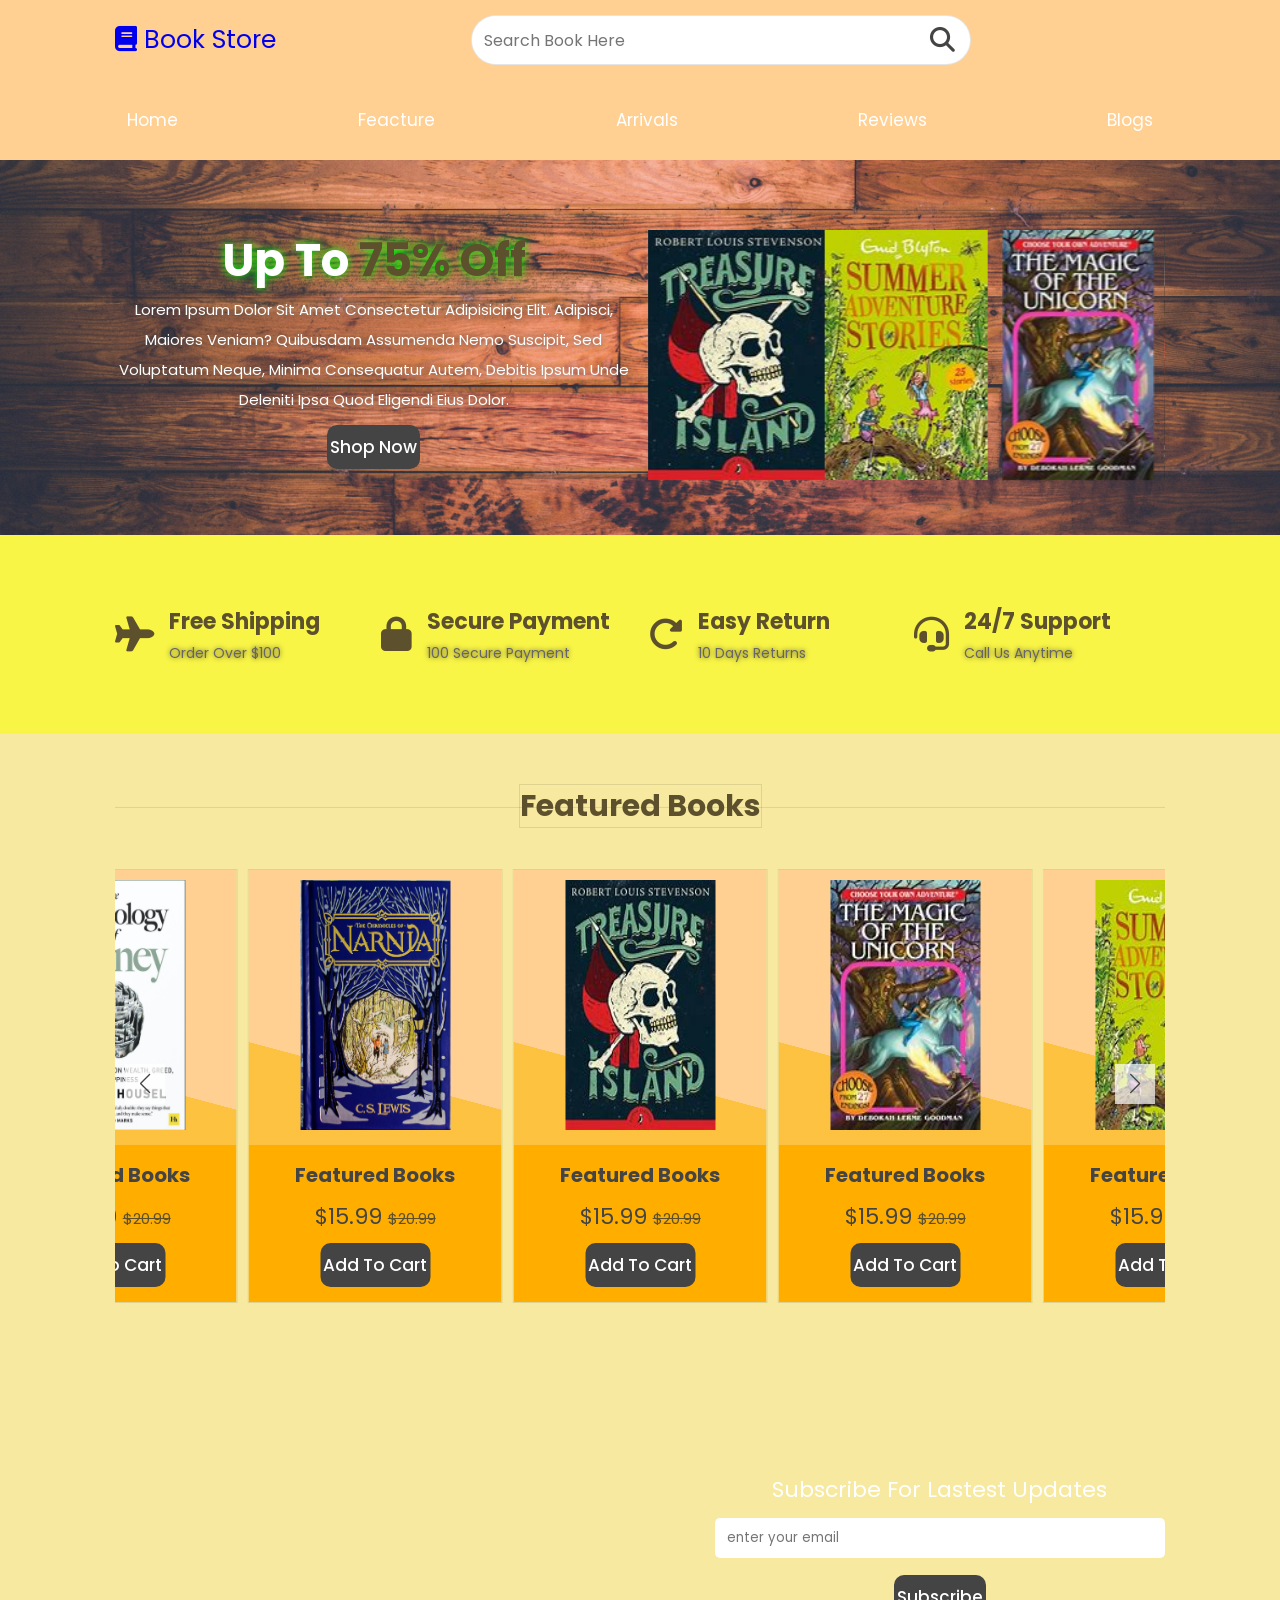
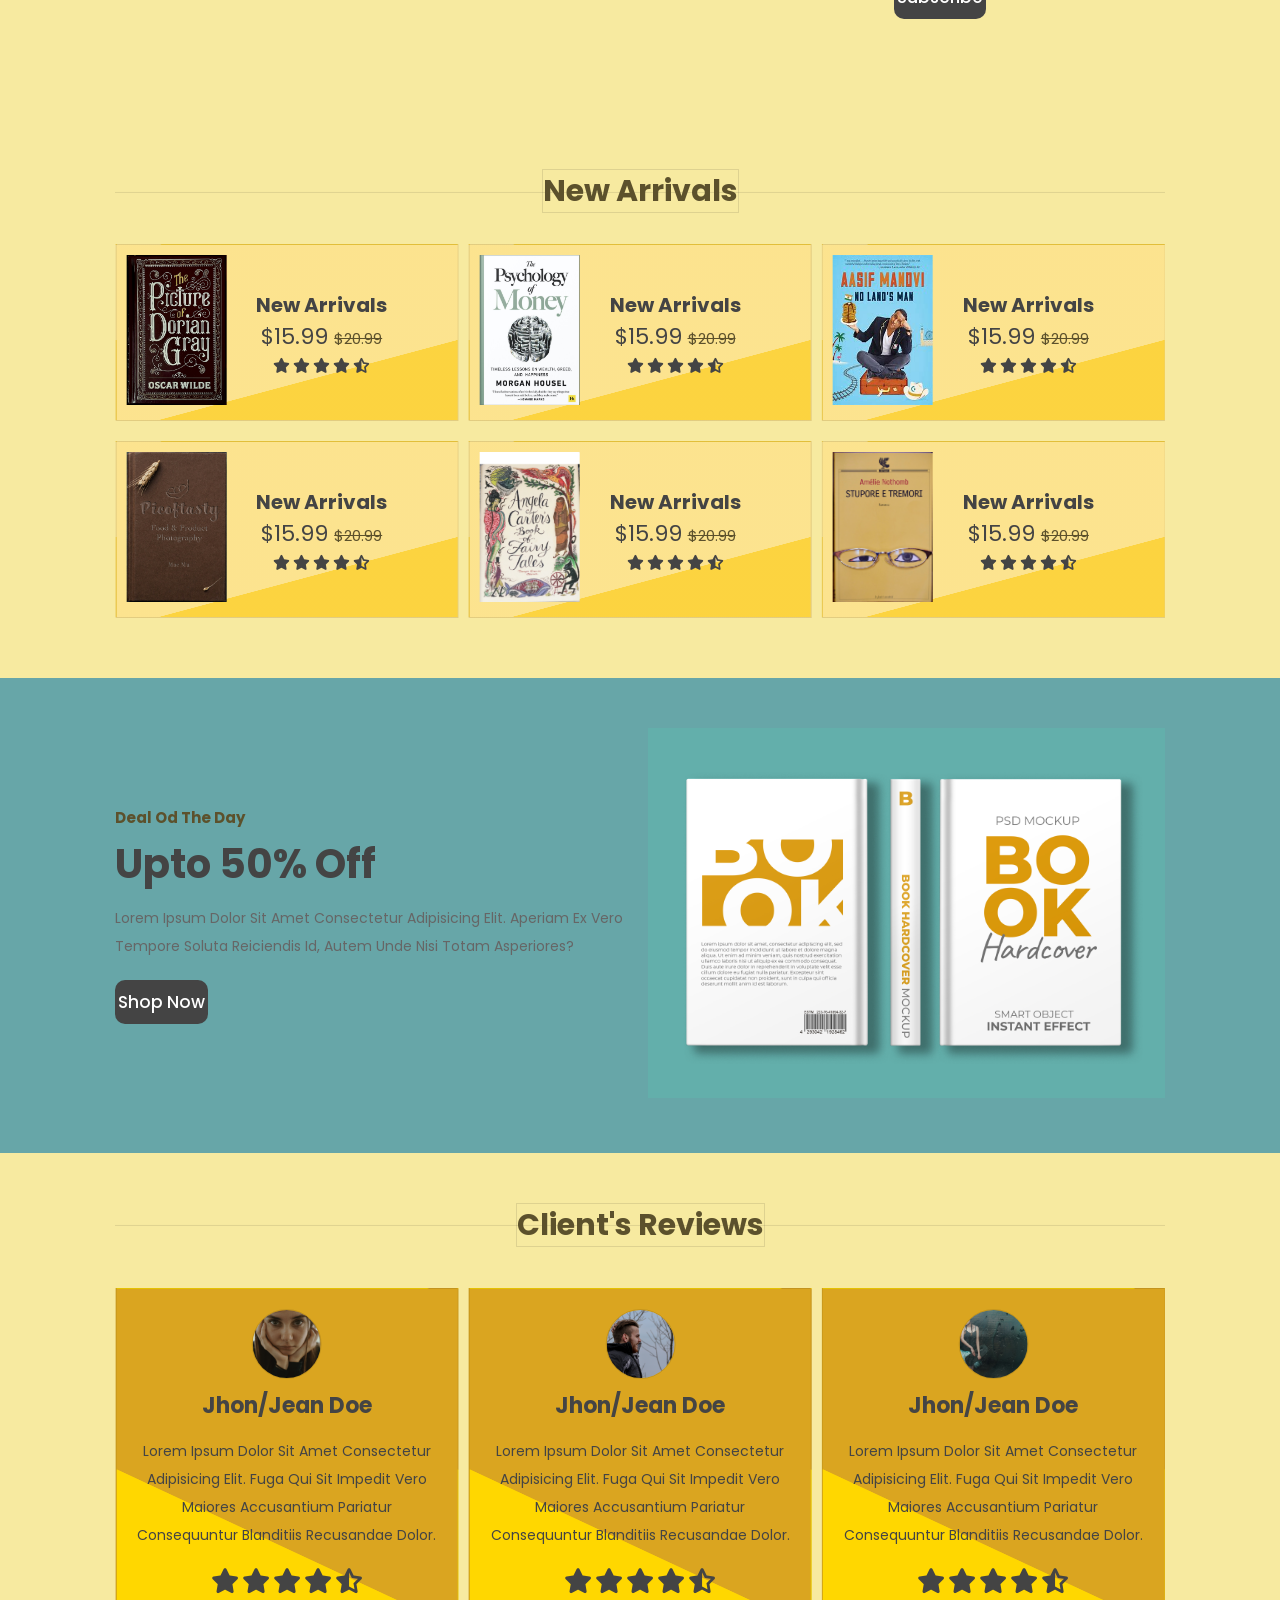
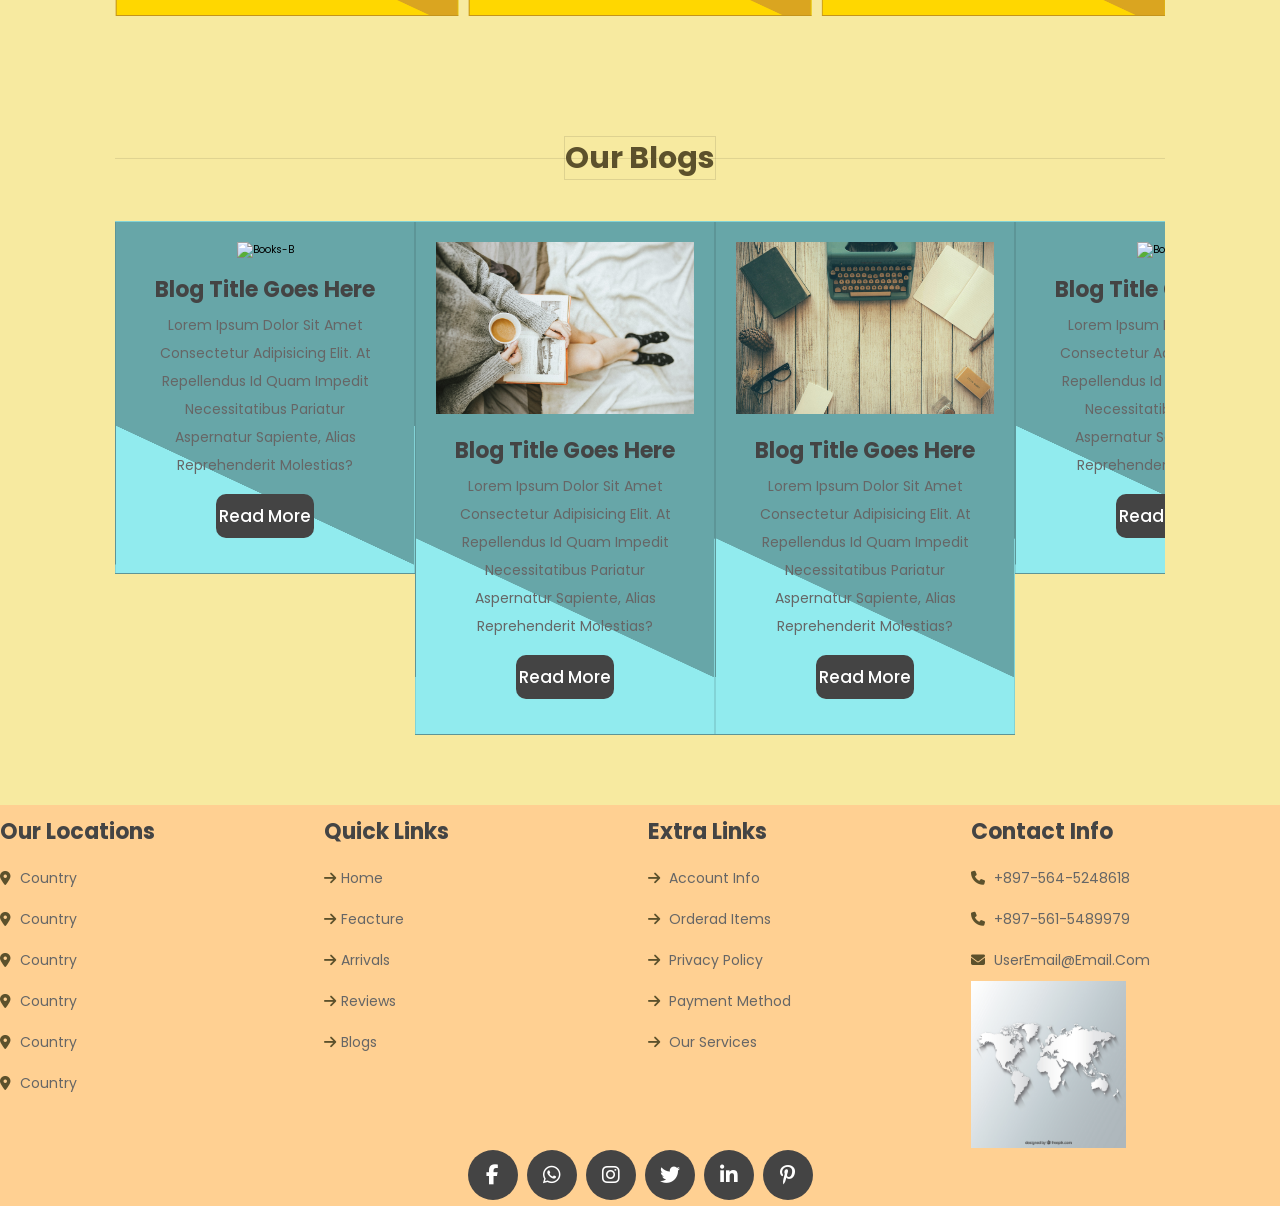
==== index.html @ 4f9bf586 "chabge folder 3 up" ====
<!DOCTYPE html>
<html lang="en">

<head>
    <meta charset="UTF-8">
    <meta name="viewport" content="width=device-width, initial-scale=1.0">
    <meta name="description" content="Página creada con HTML, CSS, JS para venta de libros.
    Esta web es 100% responsiva, el login, register y detail fueron maquetados en HTML, tienen estilo en CSS y su comportamiento lógico al tocar lo botones están echos en JS(vainilla).
    Para las animaciones de slider, se utilizo en framework Swapper ">
    <meta name="autor" content="FSTAILSOLUTIONS">
    <meta name="title" content="Book Comerce">
    <meta name="keywords" content="books-store book e-comerce">
    <link rel="stylesheet" href="https://cdnjs.cloudflare.com/ajax/libs/font-awesome/6.5.1/css/all.min.css"
        integrity="sha512-DTOQO9RWCH3ppGqcWaEA1BIZOC6xxalwEsw9c2QQeAIftl+Vegovlnee1c9QX4TctnWMn13TZye+giMm8e2LwA=="
        crossorigin="anonymous" referrerpolicy="no-referrer" />
    <link rel="stylesheet" href="https://cdn.jsdelivr.net/npm/swiper@11/swiper-bundle.min.css" />
    <link rel="stylesheet" href="./style/style.css">
    <link rel="shortcut icon" href="./assets/book-solid.svg" type="image/x-icon">
    <title>Book-Store</title>
</head>

<body>

    <!-- Header -->
    <header class="header">
        <nav class="header-1 navbar">
            <div class="logo">
                <a href="#" class="navlogo"><i class="fas fa-book"></i> Book Store</a>

            </div>
            <form action="search" class="search-form">
                <input type="search" name="" placeholder="Search Book Here" id="swiper-slide box-search">
                <label for="swiper-slide box-search" class="fas fa-search"></label>
            </form>
            <div class="navicon">
                <div id="search-btn" class="fas fa-search"></div>
                <!-- <a href="#" class="fas fa-heart"></a>
                <a href="#" class="fas fa-shopping-cart"></a>
                <div class="fa-solid fa-user login"></div> -->
            </div>
        </nav>

        <div class="header-2">
            <nav class="nav-2">
                <a href="#home">Home</a>
                <a href="#featured">Feacture</a>
                <a href="#arrivals">Arrivals</a>
                <a href="#reviews">Reviews</a>
                <a href="#blogs">Blogs</a>
            </nav>
        </div>
    </header>

    <!-- Bottom NavBar -->
    <nav class="button-nav">
        <a href="#home" class="fas fa-home"></a>
        <a href="#eacture" class="fas fa-list"></a>
        <a href="#arrivals" class="fas fa-tags"></a>
        <a href="#reviews" class="fas fa-comments"></a>
        <a href="#blogs" class="fas fa-blog"></a>
    </nav>

    <!-- Login Form -->
    <!-- <div class="login-form-container">
        <div id="close-login" class="fas fa-times"></div>
        <form action="">
            <h3>Sign In</h3>
            <span>username</span>
            <input type="email" class="box" name="username" id="user" placeholder="Enter your email">
            <span>password</span>
            <input type="password" class="box" name="password" id="password"
                placeholder="Enter your password">
            <div class="checkbox">
                <input type="checkbox" name="box" id="remember-me">
                <label for="remember-me">remember session</label>
            </div>
            <input type="submit" value="sing in" class="btn">
            <p>forget password ? <a href="#">click here</a></p>
            <p>don't have a account ? <a href="#" class="reg">create one</a></p>
        </form>
    </div> -->
    <!-- Register Form -->
    <!-- <div class="reg-form-container">
        <div id="close-reg" class="fas fa-times"></div>
        <form action="">
            <h3>Sing Up</h3>
            <span>email</span>
            <input type="email" class=" box" name="username" id="user" placeholder="Enter your email">
            <span>name</span>
            <input type="name" class=" box" name="name" id="name" placeholder="Enter your first name">
            <span>last name</span>
            <input type="text" class=" box" name="last-name" id="last" placeholder="Enter your last name">
            <span>country</span>
            <select name="country" id="country" class="box">
                <option value="country-1"> name country</option>
                <option value="country-1"> name country</option>
                <option value="country-1"> name country</option>
                <option value="country-1"> name country</option>
            </select>

            <span>password</span>
            <input type="password" class="swiper-slide box" name="password" id="password"
                placeholder="Enter your password">
            <input type="submit" value="sing up" class="btn">

        </form>
    </div> -->
        <!-- Detail -->
    <div class="det-container">
        <div id="close-det" class="fas fa-times"></div>
        <div class="box">
            <div class="images">
                <img src="./assets/books/Adv1.jpg" alt="books-f" class="imgf">
            </div>
            <div class="content">
                <h3>Detail book</h3>
                <p>author: <samp>name autor</samp></p>
                <p>year: <samp>year edition</samp></p>
                <h3>Preface</h3>
                <p>Lorem ipsum dolor sit amet consectetur, adipisicing elit. 
                    Laudantium modi nesciunt culpa illum perspiciatis, ex ad sequi ratione totam itaque.</p>
                <div class="price">$15.99 <span>$20.99</span></div>
                <a href="#" onclick="closeDet()" class="btn"> add to cart</a>
            </div>
        </div>
    </div>

    <!-- Main -->
    <main>
        <section id="home" class="home">
            <div class="row">
                <div class="content">
                    <h3>up to <span>75% off</span></h3>
                    <p>Lorem ipsum dolor sit amet consectetur adipisicing elit.
                        Adipisci, maiores veniam? Quibusdam assumenda nemo suscipit,
                        sed voluptatum neque, minima consequatur autem,
                        debitis ipsum unde deleniti ipsa quod eligendi eius dolor.</p>
                    <a href="#" class="btn"> shop now</a>
                </div>
                <div class="swiper bookSlide">
                    <div class="swiper-wrapper">
                        <a href="#"  onclick="det()"class="swiper-slide"><img src="./assets/books/Adv3.jpg" alt="booksS"
                                class="img" ></a>
                        <a href="#" onclick="det()" class="swiper-slide"><img src="./assets/books/Adv2.jpg" alt="booksS"
                                class="img"></a>
                        <a href="#" onclick="det()" class="swiper-slide"><img src="./assets/books/Adv4.jpg" alt="booksS"
                                class="img"></a>
                        <a href="#" onclick="det()" class="swiper-slide"><img src="./assets/books/Adv5.jpg" alt="booksS"
                                class="img"></a>
                        <a href="#" onclick="det()" class="swiper-slide"><img src="./assets/books/Adv4.jpg" alt="booksS"
                                class="img"></a>
                        <a href="#"  onclick="det()"class="swiper-slide"><img src="./assets/books/Adv1.jpg" alt="booksS"
                                class="img" ></a>
                    </div>

                </div>

            </div>
        </section>

        <!-- Icons -->
        <section class="icons-container">
            <div class="icons">
                <i class="fas fa-plane"></i>
                <div class="content">
                    <h3>free shipping</h3>
                    <p>order over $100</p>
                </div>

            </div>
            <div class="icons">
                <i class="fas fa-lock"></i>
                <div class="content">
                    <h3>secure payment</h3>
                    <p>100 secure payment</p>
                </div>

            </div>
            <div class="icons">
                <i class="fas fa-redo-alt"></i>
                <div class="content">
                    <h3>easy return</h3>
                    <p>10 days returns</p>
                </div>
            </div>
            <div class="icons">
                <i class="fas fa-headset"></i>
                <div class="content">
                    <h3>24/7 support </h3>
                    <p>call us anytime</p>
                </div>
            </div>
        </section>

        <!-- Featured section -->
        <section class="featured" id="featured">
            <h1 class="heading"><span>featured books</span></h1>
            <div class=" swiper featured-slide">
                <div class="swiper-wrapper">

                    <div class="swiper-slide box">
                        <div class="icons">
                            <a href="#" onclick="det()" class="fas fa-search"></a>
                            <a href="#" class="fas fa-heart"></a>
                            <a href="#" class="fas fa-eye"></a>

                        </div>
                        <div class="images">
                            <img src="./assets/books/Adv1.jpg" alt="books-f" class="imgf">
                        </div>
                        <div class="content">
                            <h3>featured books</h3>
                            <div class="price">$15.99 <span>$20.99</span></div>
                            <a href="#" class="btn cart"> add to cart</a>
                        </div>
                    </div>
                    <div class="swiper-slide box">
                        <div class="icons">
                            <a onclick="det()" class="fas fa-search"></a>
                            <a href="#" class="fas fa-heart"></a>
                            <a href="#" class="fas fa-eye"></a>

                        </div>
                        <div class="images">
                            <img src="./assets/books/Adv2.jpg" alt="books-f" class="imgf">
                        </div>
                        <div class="content">
                            <h3>featured books</h3>
                            <div class="price">$15.99 <span>$20.99</span></div>
                            <a href="#" class="btn cart"> add to cart</a>
                        </div>
                    </div>
                    <div class="swiper-slide box">
                        <div class="icons">
                            <a href="#" onclick="det()" class="fas fa-search"></a>
                            <a href="#" class="fas fa-heart"></a>
                            <a href="#" class="fas fa-eye"></a>

                        </div>
                        <div class="images">
                            <img src="./assets/books/Adv3.jpg" alt="books-f" class="imgf">
                        </div>
                        <div class="content">
                            <h3>featured books</h3>
                            <div class="price">$15.99 <span>$20.99</span></div>
                            <a href="#" class="btn cart"> add to cart</a>
                        </div>
                    </div>
                    <div class="swiper-slide box">
                        <div class="icons">
                            <a href="#" onclick="det()" class="fas fa-search"></a>
                            <a href="#" class="fas fa-heart"></a>
                            <a href="#" class="fas fa-eye"></a>

                        </div>
                        <div class="images">
                            <img src="./assets/books/Adv4.jpg" alt="books-f" class="imgf">
                        </div>
                        <div class="content">
                            <h3>featured books</h3>
                            <div class="price">$15.99 <span>$20.99</span></div>
                            <a href="#" class="btn cart"> add to cart</a>
                        </div>
                    </div>
                    <div class="swiper-slide box">
                        <div class="icons">
                            <a href="#" onclick="det()" class="fas  fa-search"></a>
                            <a href="#" class="fas fa-heart"></a>
                            <a href="#" class="fas fa-eye"></a>

                        </div>
                        <div class="images">
                            <img src="./assets/books/Adv5.jpg" alt="books-f" class="imgf">
                        </div>
                        <div class="content">
                            <h3>featured books</h3>
                            <div class="price">$15.99 <span>$20.99</span></div>
                            <a href="#" class="btn cart"> add to cart</a>
                        </div>
                    </div>

                    <!-- <div class="swiper-slide box">
                        <div class="icons">
                            <a href="#" onclick="det()" class="fas fa-search"></a>
                            <a href="#" class="fas fa-heart"></a>
                            <a href="#" class="fas fa-eye"></a>

                        </div>
                        <div class="images">
                            <img src="./assets/books/Adv7.jpg" alt="books-f" class="imgf">
                        </div>
                        <div class="content">
                            <h3>featured books</h3>
                            <div class="price">$15.99 <span>$20.99</span></div>
                            <a href="#" class="btn cart"> add to cart</a>
                        </div>
                    </div>
                    <div class="swiper-slide box">
                        <div class="icons">
                            <a href="#" onclick="det()" class="fas fa-search"></a>
                            <a href="#" class="fas fa-heart"></a>
                            <a href="#" class="fas fa-eye"></a>

                        </div>
                        <div class="images">
                            <img src="./assets/books/Adv8.jpg" alt="books-f" class="imgf">
                        </div>
                        <div class="content">
                            <h3>featured books</h3>
                            <div class="price">$15.99 <span>$20.99</span></div>
                            <a href="#" class="btn cart"> add to cart</a>
                        </div>
                    </div> -->
                    <div class="swiper-slide box">
                        <div class="icons">
                            <a href="#" onclick="det()" class="fas fa-search"></a>
                            <a href="#" class="fas fa-heart"></a>
                            <a href="#" class="fas fa-eye"></a>

                        </div>
                        <div class="images">
                            <img src="./assets/books/book1-p.jpg" alt="books-f" class="imgf">
                        </div>
                        <div class="content">
                            <h3>featured books</h3>
                            <div class="price">$15.99 <span>$20.99</span></div>
                            <a href="#" class="btn cart"> add to cart</a>
                        </div>
                    </div>
                    <div class="swiper-slide box">
                        <div class="icons">
                            <a href="#" onclick="det()" class="fas fa-search"></a>
                            <a href="#" class="fas fa-heart"></a>
                            <a href="#" class="fas fa-eye"></a>

                        </div>
                        <div class="images">
                            <img src="./assets/books/book3-p.jpg" alt="books-f" class="imgf">
                        </div>
                        <div class="content">
                            <h3>featured books</h3>
                            <div class="price">$15.99 <span>$20.99</span></div>
                            <a href="#" class="btn"> add to cart</a>
                        </div>
                    </div>
                </div>
                <div class="swiper-button-next"></div>
                <div class="swiper-button-prev"></div>
            </div>
        </section>

        <!-- Newletter -->
        <section class="newsletter">
            <form action="">
                <h3>subscribe for lastest updates</h3>
                <input type="email" name="email" placeholder="enter your email" id="email" class="box">
                <input type="submit" value="subscribe" class="btn">
            </form>
        </section>

        <!-- Arrivals -->
        <section class="arrivals" id="arrivals">
            <h1 class="heading"><span>new arrivals</span></h1>
            <div class=" swiper arrivals-slide">
                <div class="swiper-wrapper">

                    <div class="swiper-slide box">

                        <div class="images" onclick="det()">
                            <img src="./assets/books/book1-p.jpg" alt="books-f" class="imgf ">
                        </div>
                        <div class="content">
                            <h3>new arrivals</h3>
                            <div class="price">$15.99 <span>$20.99</span></div>
                            <div class="stars">
                                <i class="fas fa-star"></i>
                                <i class="fas fa-star"></i>
                                <i class="fas fa-star"></i>
                                <i class="fas fa-star"></i>
                                <i class="fas fa-star-half-alt"></i>

                            </div>
                        </div>
                    </div>
                    <div class="swiper-slide box">

                        <div class="images" onclick="det()">
                            <img src="./assets/books/c1.jpg" alt="books-f" class="imgf det">
                        </div>
                        <div class="content">
                            <h3>new arrivals</h3>
                            <div class="price">$15.99 <span>$20.99</span></div>
                            <div class="stars">
                                <i class="fas fa-star"></i>
                                <i class="fas fa-star"></i>
                                <i class="fas fa-star"></i>
                                <i class="fas fa-star"></i>
                                <i class="fas fa-star-half-alt"></i>

                            </div>
                        </div>
                    </div>
                    <div class="swiper-slide box">

                        <div class="images" onclick="det()">
                            <img src="./assets/books/book3-p.jpg" alt="books-f" class="imgf det">
                        </div>
                        <div class="content">
                            <h3>new arrivals</h3>
                            <div class="price">$15.99 <span>$20.99</span></div>
                            <div class="stars">
                                <i class="fas fa-star"></i>
                                <i class="fas fa-star"></i>
                                <i class="fas fa-star"></i>
                                <i class="fas fa-star"></i>
                                <i class="fas fa-star-half-alt"></i>

                            </div>
                        </div>
                    </div>
                    <div class="swiper-slide box">

                        <div class="images" onclick="det()">
                            <img src="./assets/books/book4-p.jpg" alt="books-f" class="imgf det">
                        </div>
                        <div class="content">
                            <h3>new arrivals</h3>
                            <div class="price">$15.99 <span>$20.99</span></div>
                            <div class="stars">
                                <i class="fas fa-star"></i>
                                <i class="fas fa-star"></i>
                                <i class="fas fa-star"></i>
                                <i class="fas fa-star"></i>
                                <i class="fas fa-star-half-alt"></i>

                            </div>
                        </div>
                    </div>
                    <div class="swiper-slide box" onclick="det()">

                        <div class="images">
                            <img src="./assets/books/book5-p.jpg" alt="books-f" class="imgf det">
                        </div>
                        <div class="content">
                            <h3>new arrivals</h3>
                            <div class="price">$15.99 <span>$20.99</span></div>
                            <div class="stars">
                                <i class="fas fa-star"></i>
                                <i class="fas fa-star"></i>
                                <i class="fas fa-star"></i>
                                <i class="fas fa-star"></i>
                                <i class="fas fa-star-half-alt"></i>

                            </div>
                        </div>
                    </div>
                </div>
            </div>

            <div class=" swiper arrivals-slide">
                <div class="swiper-wrapper">
                    <div class="swiper-slide box">

                        <div class="images" onclick="det()">
                            <img src="./assets/books/book6-p.jpg" alt="books-f" class="imgf det">
                        </div>
                        <div class="content">
                            <h3>new arrivals</h3>
                            <div class="price">$15.99 <span>$20.99</span></div>
                            <div class="stars">
                                <i class="fas fa-star"></i>
                                <i class="fas fa-star"></i>
                                <i class="fas fa-star"></i>
                                <i class="fas fa-star"></i>
                                <i class="fas fa-star-half-alt"></i>

                            </div>
                        </div>
                    </div>
                    <div class="swiper-slide box">

                        <div class="images" onclick="det()">
                            <img src="./assets/books/book7-p.jpg" alt="books-f" class="imgf det">
                        </div>
                        <div class="content">
                            <h3>new arrivals</h3>
                            <div class="price">$15.99 <span>$20.99</span></div>
                            <div class="stars">
                                <i class="fas fa-star"></i>
                                <i class="fas fa-star"></i>
                                <i class="fas fa-star"></i>
                                <i class="fas fa-star"></i>
                                <i class="fas fa-star-half-alt"></i>

                            </div>
                        </div>
                    </div>
                    <div class="swiper-slide box">

                        <div class="images" onclick="det()">
                            <img src="./assets/books/c2.jpg" alt="books-f" class="imgf det">
                        </div>
                        <div class="content">
                            <h3>new arrivals</h3>
                            <div class="price">$15.99 <span>$20.99</span></div>
                            <div class="stars">
                                <i class="fas fa-star"></i>
                                <i class="fas fa-star"></i>
                                <i class="fas fa-star"></i>
                                <i class="fas fa-star"></i>
                                <i class="fas fa-star-half-alt"></i>

                            </div>
                        </div>
                    </div>
                    <div class="swiper-slide box">

                        <div class="images" onclick="det()">
                            <img src="./assets/books/c3.jpg" alt="books-f" class="imgf det">
                        </div>
                        <div class="content">
                            <h3> new arrivals</h3>
                            <div class="price">$15.99 <span>$20.99</span></div>
                            <div class="stars">
                                <i class="fas fa-star"></i>
                                <i class="fas fa-star"></i>
                                <i class="fas fa-star"></i>
                                <i class="fas fa-star"></i>
                                <i class="fas fa-star-half-alt"></i>

                            </div>
                        </div>
                    </div>
                    <div class="swiper-slide box">

                        <div class="images" onclick="det()">
                            <img src="./assets/books/book10-p.jpg" alt="books-f" class="imgf det">
                        </div>
                        <div class="content">
                            <h3>new arrivals</h3>
                            <div class="price">$15.99 <span>$20.99</span></div>
                            <div class="stars">
                                <i class="fas fa-star"></i>
                                <i class="fas fa-star"></i>
                                <i class="fas fa-star"></i>
                                <i class="fas fa-star"></i>
                                <i class="fas fa-star-half-alt"></i>
                            </div>
                        </div>
                    </div>
                </div>
            </div>

            </div>
        </section>

        <!-- Deals -->
        <section class="deal">
            <div class="content">
                <h3>deal od the day</h3>
                <h1>upto 50% off</h1>
                <p>Lorem ipsum dolor sit amet consectetur adipisicing elit.
                    Aperiam ex vero tempore soluta reiciendis id, autem unde nisi totam asperiores?</p>
                <a href="#" class="btn">shop now</a>
            </div>
            <div class="image">
                <img src="./assets/books/deal-book.jpg" alt="">
            </div>
        </section>

        <!-- Review -->
        <section class="reviews" id="reviews">
            <h1 class="heading"><span>client's reviews</span></h1>

            <div class="swiper reviews-slide">


                <div class="swiper-wrapper">
                    <div href="#" class="swiper-slide box">

                        <img src="./assets/user-pic/pic-1.jpg" alt="users" class="imgR">

                        <h3>jhon/jean doe</h3>
                        <p>Lorem ipsum dolor sit amet consectetur adipisicing elit.
                            Fuga qui sit impedit vero maiores accusantium pariatur consequuntur blanditiis
                            recusandae dolor.</p>
                        <div class="stars">
                            <i class="fas fa-star"></i>
                            <i class="fas fa-star"></i>
                            <i class="fas fa-star"></i>
                            <i class="fas fa-star"></i>
                            <i class="fas fa-star-half-alt"></i>

                        </div>

                    </div>
                    <div href="#" class="swiper-slide box">

                        <img src="./assets/user-pic/pic-7.jpg" alt="users" class="imgR">

                        <h3>jhon/jean doe</h3>
                        <p>Lorem ipsum dolor sit amet consectetur adipisicing elit.
                            Fuga qui sit impedit vero maiores accusantium pariatur consequuntur blanditiis
                            recusandae dolor.</p>
                        <div class="stars">
                            <i class="fas fa-star"></i>
                            <i class="fas fa-star"></i>
                            <i class="fas fa-star"></i>
                            <i class="fas fa-star"></i>
                            <i class="fas fa-star-half-alt"></i>

                        </div>

                    </div>
                    <div href="#" class="swiper-slide box">

                        <img src="./assets/user-pic/pic-8.jpg" alt="users" class="imgR">

                        <h3>jhon/jean doe</h3>
                        <p>Lorem ipsum dolor sit amet consectetur adipisicing elit.
                            Fuga qui sit impedit vero maiores accusantium pariatur consequuntur blanditiis
                            recusandae dolor.</p>
                        <div class="stars">
                            <i class="fas fa-star"></i>
                            <i class="fas fa-star"></i>
                            <i class="fas fa-star"></i>
                            <i class="fas fa-star"></i>
                            <i class="fas fa-star-half-alt"></i>

                        </div>

                    </div>
                    <div href="#" class="swiper-slide box">

                        <img src="./assets/user-pic/pic-2.jpg" alt="users" class="imgR">

                        <h3>jhon/jean doe</h3>
                        <p>Lorem ipsum dolor sit amet consectetur adipisicing elit.
                            Fuga qui sit impedit vero maiores accusantium pariatur consequuntur blanditiis
                            recusandae dolor.</p>
                        <div class="stars">
                            <i class="fas fa-star"></i>
                            <i class="fas fa-star"></i>
                            <i class="fas fa-star"></i>
                            <i class="fas fa-star"></i>
                            <i class="fas fa-star-half-alt"></i>

                        </div>

                    </div>
                    <div href="#" class="swiper-slide box">

                        <img src="./assets/user-pic/pic-3.jpg" alt="users" class="imgR">

                        <h3>jhon/jean doe</h3>
                        <p>Lorem ipsum dolor sit amet consectetur adipisicing elit.
                            Fuga qui sit impedit vero maiores accusantium pariatur consequuntur blanditiis
                            recusandae dolor.</p>
                        <div class="stars">
                            <i class="fas fa-star"></i>
                            <i class="fas fa-star"></i>
                            <i class="fas fa-star"></i>
                            <i class="fas fa-star"></i>
                            <i class="fas fa-star-half-alt"></i>

                        </div>

                    </div>
                    <div href="#" class="swiper-slide box">

                        <img src="./assets/user-pic/pic-4.jpg" alt="users" class="imgR">

                        <h3>jhon/jean doe</h3>
                        <p>Lorem ipsum dolor sit amet consectetur adipisicing elit.
                            Fuga qui sit impedit vero maiores accusantium pariatur consequuntur blanditiis
                            recusandae dolor.</p>
                        <div class="stars">
                            <i class="fas fa-star"></i>
                            <i class="fas fa-star"></i>
                            <i class="fas fa-star"></i>
                            <i class="fas fa-star"></i>
                            <i class="fas fa-star-half-alt"></i>

                        </div>

                    </div>
                    <div href="#" class="swiper-slide box">

                        <img src="./assets/user-pic/pic-5.jpg" alt="users" class="imgR">

                        <h3>jhon/jean doe</h3>
                        <p>Lorem ipsum dolor sit amet consectetur adipisicing elit.
                            Fuga qui sit impedit vero maiores accusantium pariatur consequuntur blanditiis
                            recusandae dolor.</p>
                        <div class="stars">
                            <i class="fas fa-star"></i>
                            <i class="fas fa-star"></i>
                            <i class="fas fa-star"></i>
                            <i class="fas fa-star"></i>
                            <i class="fas fa-star-half-alt"></i>

                        </div>

                    </div>
                    <div href="#" class="swiper-slide box">

                        <img src="./assets/user-pic/pic-6.jpg" alt="users" class="imgR">

                        <h3>jhon/jean doe</h3>
                        <p>Lorem ipsum dolor sit amet consectetur adipisicing elit.
                            Fuga qui sit impedit vero maiores accusantium pariatur consequuntur blanditiis
                            recusandae dolor.</p>
                        <div class="stars">
                            <i class="fas fa-star"></i>
                            <i class="fas fa-star"></i>
                            <i class="fas fa-star"></i>
                            <i class="fas fa-star"></i>
                            <i class="fas fa-star-half-alt"></i>

                        </div>

                    </div>
                </div>


            </div>
            
        </section>

<!-- Blogs -->
<section class="blogs" id="blogs">
    <h1 class="heading"><span>our blogs</span></h1>
    <div class="swiper blogs-slide">
        <div class="swiper-wrapper">
            <div class="swiper-slide box">
                <div class="images">
                    <img src="./assets/blog/blog-1.jpg" alt="books-b" class="imgB">
                </div>
                <div class="content">
                    <h3>Blog title goes here</h3>
                    <P>Lorem ipsum dolor sit amet consectetur adipisicing elit. 
                        At repellendus id quam impedit necessitatibus pariatur aspernatur sapiente, 
                        alias reprehenderit molestias?
                    </P>
                    <a href="#" class="btn">read more</a>
                </div>
            </div>
            <div class="swiper-slide box">
                <div class="images">
                    <img src="./assets/blog/blog-7.jpg" alt="books-b" class="imgB">
                </div>
                <div class="content">
                    <h3>Blog title goes here</h3>
                    <P>Lorem ipsum dolor sit amet consectetur adipisicing elit. 
                        At repellendus id quam impedit necessitatibus pariatur aspernatur sapiente, 
                        alias reprehenderit molestias?
                    </P>
                    <a href="#" class="btn">read more</a>
                </div>
            </div>
            <div class="swiper-slide box">
                <div class="images">
                    <img src="./assets/blog/blog-2.jpg" alt="books-b" class="imgB">
                </div>
                <div class="content">
                    <h3>Blog title goes here</h3>
                    <P>Lorem ipsum dolor sit amet consectetur adipisicing elit. 
                        At repellendus id quam impedit necessitatibus pariatur aspernatur sapiente, 
                        alias reprehenderit molestias?
                    </P>
                    <a href="#" class="btn">read more</a>
                </div>
            </div>
            <div class="swiper-slide box">
                <div class="images">
                    <img src="./assets/blog/blog-3.jpg" alt="books-b" class="imgB">
                </div>
                <div class="content">
                    <h3>Blog title goes here</h3>
                    <P>Lorem ipsum dolor sit amet consectetur adipisicing elit. 
                        At repellendus id quam impedit necessitatibus pariatur aspernatur sapiente, 
                        alias reprehenderit molestias?
                    </P>
                    <a href="#" class="btn">read more</a>
                </div>
            </div>
            <div class="swiper-slide box">
                <div class="images">
                    <img src="./assets/blog/blog-4.jpg" alt="books-b" class="imgB">
                </div>
                <div class="content">
                    <h3>Blog title goes here</h3>
                    <P>Lorem ipsum dolor sit amet consectetur adipisicing elit. 
                        At repellendus id quam impedit necessitatibus pariatur aspernatur sapiente, 
                        alias reprehenderit molestias?
                    </P>
                    <a href="#" class="btn">read more</a>
                </div>
            </div>
            <div class="swiper-slide box">
                <div class="images">
                    <img src="./assets/blog/blog-5.jpg" alt="books-b" class="imgB">
                </div>
                <div class="content">
                    <h3>Blog title goes here</h3>
                    <P>Lorem ipsum dolor sit amet consectetur adipisicing elit. 
                        At repellendus id quam impedit necessitatibus pariatur aspernatur sapiente, 
                        alias reprehenderit molestias?
                    </P>
                    <a href="#" class="btn">read more</a>
                </div>
            </div>
            <div class="swiper-slide box">
                <div class="images">
                    <img src="./assets/blog/blog-6.jpg" alt="books-b" class="imgB">
                </div>
                <div class="content">
                    <h3>Blog title goes here</h3>
                    <P>Lorem ipsum dolor sit amet consectetur adipisicing elit. 
                        At repellendus id quam impedit necessitatibus pariatur aspernatur sapiente, 
                        alias reprehenderit molestias?
                    </P>
                    <a href="#" class="btn">read more</a>
                </div>
            </div>
        </div>
    </div>
</section>

    </main>

    <!-- Footer -->
    <footer class="footer">
        <div class="box-container">
            <div class="box">
                <h3>our locations</h3>
                <a href="#"><i class="fas fa-map-marker-alt"></i> Country</a>
                <a href="#"><i class="fas fa-map-marker-alt"></i> Country</a>
                <a href="#"><i class="fas fa-map-marker-alt"></i> Country</a>
                <a href="#"><i class="fas fa-map-marker-alt"></i> Country</a>
                <a href="#"><i class="fas fa-map-marker-alt"></i> Country</a>
                <a href="#"><i class="fas fa-map-marker-alt"></i> Country</a>
            </div>
            <div class="box">
                <h3>quick links</h3>
                <a href="#home"><i class="fas fa-arrow-right"></i>home</a>
                <a href="#feacture"><i class="fas fa-arrow-right"></i>feacture</a>
                <a href="#arrivals"><i class="fas fa-arrow-right"></i>arrivals</a>
                <a href="#reviews"><i class="fas fa-arrow-right"></i>reviews</a>
                <a href="#blogs"><i class="fas fa-arrow-right"></i>blogs</a>

            </div>
            <div class="box">
                <h3>extra links</h3>
                <a href="#home"><i class="fas fa-arrow-right"></i> account info</a>
                <a href="#feacture"><i class="fas fa-arrow-right"></i> orderad items</a>
                <a href="#arrivals"><i class="fas fa-arrow-right"></i> privacy policy</a>
                <a href="#reviews"><i class="fas fa-arrow-right"></i> payment method</a>
                <a href="#blogs"><i class="fas fa-arrow-right"></i> our services</a>

            </div>
            <div class="box">
                <h3>contact info</h3>
                <a href="#home"><i class="fas fa-phone"></i> +897-564-5248618</a>
                <a href="#home"><i class="fas fa-phone"></i> +897-561-5489979</a>
                <a href="#home"><i class="fas fa-envelope"></i> userEmail@email.com</a>
                <img src="./assets/map-world.jpg" alt="map" class="map">
            </div>
        </div>
        <div class="share">
           <a href="#" class="fa-brands fa-facebook-f"></a>
           <a href="#" class="fa-brands fa-whatsapp"></a>
            <a href="#" class="fa-brands fa-instagram"></a>
           <a href="#" class="fa-brands fa-twitter"></a>
          <a href="#" class="fa-brands fa-linkedin-in"></a>
           <a href="#" class="fa-brands fa-pinterest-p"></a>
        </div>
        <div class="credits">create by <span>FStailSolution</span> all rigth reserved!</div>
    </footer>

 <!-- Loader -->
<div class="loader-container">
    <img src="assets/loader.gif" alt="loader">

</div>

</body>
<script src="./script/script.js"></script>
<script src="https://cdn.jsdelivr.net/npm/swiper@11/swiper-bundle.min.js"></script>
<script src="./script/home.js"></script>
<script src="./script/feacture.js"></script>
<script src="./script/arrivals.js"></script>
<script src="./script/reviews.js"></script>
<script src="./script/blogs.js"></script>

</html>
---- style/style.css ----
@import url('https://fonts.googleapis.com/css2?family=Poppins:ital,wght@0,400;0,500;1,100;1,600&display=swap');

:root {
    --purple: rgb(92, 81, 44);
    --dark-button: rgb(105, 89, 37);
    --black: #444;
    --light-color: #666;
    --border: .1rem solid rgba(0, 0, 0, 0.1);
    --border-hover: 1rem solid rgba(--black);
    --box-shadow: 0 .5rem 1rem rgba(0, 0, 0, 0.1);
}

* {
    font-family: 'Poppins', sans-serif;
    margin: 0;
    padding: 0;
    box-sizing: border-box;
    outline: none;
    border: none;
    text-decoration: none;
    text-transform: capitalize;
    transition: all 0.5s linear;
    transform: widht none;
}

html {
    font-size: 62.5%;
    overflow-x: hidden;
    scroll-padding-top: 5rem;
    scroll-behavior: smooth;
    background-color: #f7e895e3;
}

html::-webkit-scrollbar {
    width: 1rem;
}

html::-webkit-scrollbar-track {
    background: transparent;
}

html::-webkit-scrollbar-thumb {
    background: var(--black);
}

section {
    padding: 5rem 9%;
}

.heading {
    text-align: center;
    margin-bottom: 2rem;
    position: relative;

}

.heading::before {
    content: '';
    position: absolute;
    top: 50%;
    left: 0;
    transform: translateY(-50%);
    width: 100%;
    height: 0.01rem;
    background: rgba(0, 0, 0, 0.1);
    z-index: -1;
    
}

.heading span {
    font-size: 3rem;
    padding: 5rem 2 rem;
    color: var(--purple);
    background: #fff;
    border: var(--border);
     background-color: transparent;
}

.btn {
    margin-top: 1rem;
    display: inline-block;
    padding: .9rem 0.3rem;
    border: none;
    border-radius: 1rem;
    background: var(--black);
    color: #fff;
    cursor: pointer;
    font-size: 1.7rem;
    font-weight: 500;
}

.btn:hover {
    background: var(--purple);
    box-shadow: 0 0 8px green;
}

/*################ HEADER Section ################*/
header nav {
    background: rgb(255, 208, 146);
    padding: 1.5rem 9%;
    display: flex;
    align-items: center;
    justify-content: space-between;
}

header nav .logo .navlogo {
    font-size: 2.5rem;
}

header nav .search-form {
    width: 50rem;
    height: 5rem;
    overflow: hidden;
    border: var(--border);
    background: #fff;
    display: flex;
    align-items: center;
    border-radius: 25px;
}

header nav .search-form input {
    font-size: 1.6rem;
    padding: 0 1.2rem;
    width: 100%;
    height: 100%;
    border-radius: 50px;
    text-transform: none;
    color: var(--black);
}

header nav .search-form label {
    font-size: 2.5rem;
    padding-right: 1.5rem;
    color: var(--black);
    cursor: pointer;
}

header nav .search-form label:hover {
    color: var(--purple);
    text-shadow: 0 0 8px green;

}

header nav .navicon div,
header nav .navicon a {
    font-size: 2.5rem;
    margin-left: 1.5rem;
    color: var(--black);
    cursor: pointer;
}

header nav .navicon div:hover,
header nav .navicon a:hover {
    color: var(--purple);
    text-shadow: 0 0 8px green;
}

#search-btn {
    display: none;
}

header .header-2 {
    background: var(--purple);
}

header .header-2 .nav-2 {
    text-align: center;
}

header .header-2 .nav-2 a {
    color: #fff;
    display: inline-block;
    padding: 1.2rem;
    font-size: 1.7rem;
}

header .header-2 .nav-2 a:hover {
 
      filter: drop-shadow(0 0 8px rgb(3, 248, 3)) ;
}

.active {
    position: fixed;
    top: 0;
    left: 0;
    right: 0;
    z-index: 1000;
    text-shadow: (0 0 8px rgb(3, 248, 3));
}


.button-nav {
    text-align: center;
    background: rgb(255, 226, 146);
    position: fixed;
    bottom: 0;
    left: 0;
    right: 0;
    z-index: 1000;
    display: none;
}

.button-nav a {
    border-radius: 50%;
    font-size: 2.5rem;
    color: #fff;
    padding: 2rem;
}

.button-nav a:hover {
    background-color: var(--purple);
}

/* LOGIN FORM */
.login-form-container {
    display: flex;
    align-items: center;
    justify-content: center;
    background-color: rgb(255, 208, 146);
    position: fixed;
    top: 0;
    right: -105%;
    z-index: 10000;
    height: 100%;
    width: 100%;
    opacity: 0;
}

.login-form-container form {
    background-image: url("./../Assets/books/img_0.jpeg");
    background-position: cover;
    border: var(--border);
    width: 40rem;
    padding: 4rem;
    box-shadow: var(--box-shadow);
    border-radius: 2rem;
    margin: 2rem;
}

.login-form-container form h3 {
    font-size: 2.5 rem;
    text-transform: uppercase;
    color: var(--black);
    text-align: center;
}

.login-form-container form span {
    display: block;
    font-size: 1.5rem;
    padding-top: 1rem;
}

.login-form-container form .box {
    width: 100%;
    font-size: 1.6rem;
    border: var(--border);
    border-radius: 2rem;
    padding: 1rem 1.2rem;
    color: var(--black);
    text-transform: none;
}

.login-form-container form .checkbox {
    display: flex;
    align-items: center;
    gap: .5rem;
    padding: 1.2rem 0;
}

.login-form-container form label {
    font-size: 1.5rem;
    color: var(--light-color);
    cursor: pointer;
}

.login-form-container form .btn {
    text-align: center;
    width: 100%;
    margin: 1.5rem 0;
}

.login-form-container form p {
    padding-top: .8rem;
    color: var(--light-color);
    font-size: 1.5rem;
}

.login-form-container form a {
    color: var(--purple);
    text-decoration: underline;
}

.login-form-container #close-login {
    position: absolute;
    top: 1.5rem;
    right: 2.5rem;
    font-size: 5rem;
    color: var(--black);
    cursor: pointer;
}

.login-form-container.view {
    right: 0;
    opacity: 1;
}

/* REGISTER FORM */
.reg-form-container {
    display: flex;
    align-items: center;
    justify-content: center;
    background-color: rgba(255, 0, 234, 0.6);
    position: fixed;
    top: 0;
    right: -105%;
    z-index: 100000;
    height: 100%;
    width: 100%;
    opacity: 0;
}

.reg-form-container form {
    background-image: url("./../Assets/reg-bkg.jpg");
    background-position: cover;
    background-repeat: no-repeat;
    background-size: cover;
    border: var(--border);
    width: 40rem;
    padding: 4rem;
    box-shadow: var(--box-shadow);
    border-radius: 2rem;
    margin: 2rem;
}

.reg-form-container form h3 {
    font-size: 2.5rem;
    text-transform: uppercase;
    color: var(--black);
    text-align: center;
}

.reg-form-container form span {
    display: block;
    font-size: 1.5rem;
    padding-top: 1rem;
}

.reg-form-container form .box {
    width: 100%;
    font-size: 1.6rem;
    border: var(--border);
    border-radius: 2rem;
    padding: 1rem 1.2rem;
    color: var(--black);
    text-transform: none;
}

.reg-form-container form .checkbox {
    display: flex;
    align-items: center;
    gap: .5rem;
    padding: 1.2rem 0;
}

.reg-form-container form label {
    font-size: 1.5rem;
    color: var(--light-color);
    cursor: pointer;
}

.reg-form-container form .btn {
    text-align: center;
    width: 100%;
    margin: 1.5rem 0;
}

.reg-form-container #close-reg {
    position: absolute;
    top: 1.5rem;
    right: 2.5rem;
    font-size: 5rem;
    color: var(--black);
    cursor: pointer;
}

.reg-form-container.view {
    right: 0;
    opacity: 1;
}

/*################DETAIL Section ################*/
.det-container {
    display: flex;
    align-items: center;
    justify-content: center;
    background-color: rgba(0, 0, 0, 0.493);
    position: fixed;
    top: 0;
    right: -105%;
    z-index: 10000;
    height: 100%;
    width: 100%;
    opacity: 0;
}

.det-container .box {
    display: flex;
    background: linear-gradient(-15deg, rgb(255, 174, 0) 30%, rgba(255, 208, 146) 30.1%);
    align-items: center;
    justify-content: center;
    gap: 1.5rem;
    padding: 2rem 1rem;
    margin: 1rem 0;
    position: relative;
    overflow: hidden;
    border: var(--border);
    text-align: center;
}

.det-container .box:hover {
    border: var(--border-hover);
    box-shadow: 0 0 10px var(--purple);
}

.det-container .box .content {
    padding: 2.5rem;
}

.det-container .box .images img {
    width: 25rem;
}

.det-container .box .content {
    width: 50%;
}

.det-container .box .content h3 {
    font-size: 2rem;
    color: var(--black);
}

.det-container .box .content p {
    font-size: 1.5rem;
}

.det-container .box .content .price {
    font-size: 2.2rem;
    color: var(--black);
    padding-top: 1rem;
}

.det-container .box .content .price span {
    font-size: 1.5rem;
    color: var(--purple);
    text-decoration: line-through;
}

.det-container #close-det {
    position: absolute;
    top: 1.5rem;
    right: 2.5rem;
    font-size: 5rem;
    color: var(--black);
    cursor: pointer;
}

.det-container.view {
    right: 0;
    opacity: 1;
}

/*################ HOME Section ################*/
.home {
    background-image: url('../assets/bg-img.jpg');
    background-size: cover;
    background-position: center;
}

.home .row {
    display: flex;
    align-items: center;
    flex-wrap: wrap;
    gap: 1.5rem;
}

.home .row .content {
    text-align: center;
}

.home .row .content h3 {
    color: #fff;
    font-size: 4.5rem;
    text-shadow: 0 0 8px rgb(3, 248, 3);
}

.home .row .content p {
    color: #fff;
    font-size: 1.5rem;
    text-shadow: 0 0 8px var(--black);
    line-height: 2;
    padding: 1rem o;
}

.home .row .content h3 span {
    color: var(--purple);

}

.home .row .content {
    flex: 1 1 42rem;
}

.home .row .bookSlide {
    flex: 1 1 42rem;
    text-align: center;
    margin-top: 2rem;
}

.home .row .bookSlide a .img {
    height: 25rem;
}

.home .row .bookSlide a:hover .img {
    transform: scale(.9);
}

/*################ ICONS Section ################*/
.icons-container {
    display: grid;
    grid-template-columns: repeat(auto-fit, minmax(25rem, 1fr));
    gap: 1.5rem;
    background: rgb(248, 245, 71);
}

.icons-container .icons {
    display: flex;
    align-items: center;
    gap: 1.5rem;
    padding: 2rem 0;
}

.icons-container .icons i {
    font-size: 3.5rem;
    color: var(--purple);
}

.icons-container .icons h3 {
    font-size: 2.2rem;
    color: var(--purple);
    padding-bottom: .5rem;
}

.icons-container .icons p {
    font-size: 1.4rem;
    color: var(--light-color);
    text-shadow: 0 0 5px var(--purple);

}

/*################ FEATURED Section ################*/

.featured .featured-slide .box {
    width: 25rem;
    margin: 2rem 0;
    position: relative;
    overflow: hidden;
    border: var(--border);
    text-align: center;
}

.featured .featured-slide .box:hover {
    border: var(--border-hover);
    box-shadow: 0 0 10px var(--purple);
}

.featured .featured-slide .box .images {
    padding: 1rem;
    background: linear-gradient(15deg, rgba(255, 166, 0, 0.6) 30%, rgb(255, 208, 146) 30.1%);
}

.featured .featured-slide .box .images .imgf {
    width: 15rem;
    height: 25rem;
}

.featured .featured-slide .box .icons {

    border-bottom: var(--border-hover);
    position: absolute;
    top: 0;
    right: 0;
    left: 0;
    background: rgba(255, 153, 0, 0.6);
    z-index: 1;
    transform: translateY(-100%);
}

.featured .featured-slide .box:hover .icons {
    transform: translateY(0);
}

.featured .featured-slide .box .icons a {
    font-size: 1.5rem;
    color: var(--black);
    margin: 1.5rem;
}

.featured .featured-slide .box .icons a:hover {
    text-shadow: 0 0 5px rgb(3, 248, 3);
    color: #fff;
    transform: scale(1.2);
}

.featured .featured-slide .box .content {
    background: rgb(255, 174, 0);
    padding: 1.5rem;
}

.featured .featured-slide .box .content h3 {
    font-size: 2rem;
    color: var(--black);
}

.featured .featured-slide .box .content .price {
    font-size: 2.2rem;
    color: var(--black);
    padding-top: 1rem;
}

.featured .featured-slide .box .content .price span {
    font-size: 1.5rem;
    color: var(--purple);
    text-decoration: line-through;
}

.swiper-button-next,
.swiper-button-prev {
    border: var(--border-hover);
    height: 4rem;
    width: 4rem;
    color: var(--black);
    background: #ffffffb0;
}

.swiper-button-next::after,
.swiper-button-prev::after {
    font-size: 2rem;
}

.swiper-button-next:hover,
.swiper-button-prev:hover {
    background: var(--black);
    color: #fff;
}


/*################ NEWLETTER Section ################*/

.newsletter {
    background-image: url('./../Assets/bg-img.jpg');
    background-size: cover;
    background-position: center;
    background-attachment: fixed;
}

.newsletter form {
    max-width: 45rem;
    margin-left: auto;
    text-align: center;
    padding: 5rem 0;
}

.newsletter form h3 {
    font-size: 2.2rem;
    color: #fff;
    padding-bottom: .5rem;
    font-weight: normal;
}

.newsletter form .box {
    width: 100%;
    margin: .7rem 0;
    padding: 1rem 1.2rem;
    color: var(--purple);
    border-radius: .5rem;
    text-transform: none;

}

/*################ ARRIVALS Section ################*/

.arrivals .arrivals-slide .box {
    display: flex;
    align-items: center;
    gap: 1.5rem;
    padding: 2rem 1rem;
    margin: 1rem 0;
    position: relative;
    overflow: hidden;
    border: var(--border);
    text-align: center;
}

.arrivals .arrivals-slide .box:hover {
    border: var(--border-hover);
    box-shadow: 0 0 10px var(--purple);
}

.arrivals .arrivals-slide .box {
    padding: 1rem;
    background: linear-gradient(-15deg, rgba(255, 196, 0, 0.6) 30%, rgba(255, 222, 131, 0.6) 30.1%);
}

.arrivals .arrivals-slide .box .images .imgf {
    width: 10rem;
    height: 15rem;
}



.arrivals .arrivals-slide .box .stars i {
    font-size: 1.5rem;
    color: var(--black);

}

.arrivals .arrivals-slide .box .stars i:hover {
    text-shadow: 0 0 5px black;
    color: goldenrod;
    transform: scale(1.2);
}

.arrivals .arrivals-slide .box .content {
    padding: 1.5rem;
}

.arrivals .arrivals-slide .box .content h3 {
    font-size: 2rem;
    color: var(--black);
}

.arrivals .arrivals-slide .box .content .price {
    font-size: 2.2rem;
    color: var(--black);
    padding-bottom: .5rem;
}

.arrivals .arrivals-slide .box .content .price span {
    font-size: 1.5rem;
    color: var(--purple);
    text-decoration: line-through;
}

/*################ DEAL Section ################*/

.deal {
    background-color: #67a6a8;
    display: flex;
    align-items: center;
    flex-wrap: wrap;
    gap: 1.5rem;
}

.deal .content {
    flex: 1 1 42rem;
}

.deal .content h3 {
    color: var(--purple);
    font-size: 1.5rem;
    padding-bottom: .5rem;
}

.deal .content h1 {
    color: var(--black);
    font-size: 4rem;

}

.deal .content p {
    color: var(--light-color);
    font-size: 1.4rem;
    line-height: 2;
    padding: 1rem 0;
}

.deal .image {
    flex: 1 1 42rem;
}

.deal .image img {
    width: 100%;

}

/*################ REVIEW Section ################*/

.reviews .reviews-slide .box {
    width: 30rem;
    height: 100%;
    border: var(--border);
    padding: 2rem;
    text-align: center;
    margin: 2rem 0;
    background: linear-gradient(25deg, gold 30%, goldenrod 30.1%);
}

.reviews .reviews-slide .box:hover {
    border: var(--border-hover);
    box-shadow: 0 0 10px var(--purple);
}

.reviews .reviews-slide .box img {
    border-radius: 50%;
    border: var(--border);
    object-fit: cover;
    width: 7rem;
    height: 7rem;
}

.reviews .reviews-slide .box .stars i {
    padding-top: 1rem;
    font-size: 2.5rem;
    color: var(--black);

}

.reviews .reviews-slide .box .stars i:hover {
    text-shadow: 0 0 5px black;
    color: goldenrod;
    transform: scale(1.2);
}

.reviews .reviews-slide .box .content {
    padding: 1.5rem;
}

.reviews .reviews-slide .box h3 {
    font-size: 2.2rem;
    padding: .5rem 0;
    color: var(--black);
}

.reviews .reviews-slide .box p {
    font-size: 1.4rem;
    color: var(--black);
    padding: 1rem 0;
    line-height: 2;
}

/*################ BOLGS Section ################*/
.blogs .blogs-slide .box {
    width: 30rem;
    height: 100%;
    border: var(--border);
    padding: 2rem;
    margin: 2rem 0;
    text-align: center;
    background: linear-gradient(25deg, #91ebee 30%, #67a6a8 30.1%);
}

.blogs .blogs-slide .box:hover {
    border: var(--border-hover);
    box-shadow: 0 0 10px var(--purple);
}

.blogs .blogs-slide .box .images {

    width: 100%;
    overflow: hidden;
}

.blogs .blogs-slide .box .images img {
    object-fit: cover;
    width: 100%;
    height: 100%;

}

.blogs .blogs-slide .box:hover .images img {
    transform: scale(1.1);
}

.blogs .blogs-slide .box .content {
    padding: 1.5rem;
}

.blogs .blogs-slide .box h3 {
    font-size: 2.2rem;
    padding-bottom: .5rem;
    color: var(--black);
}

.blogs .blogs-slide .box p {
    font-size: 1.4rem;
    color: var(--light-color);
    padding-bottom: .5rem;
    line-height: 2;
}

/*################ FOOTER Section ################*/

.footer {
    background: rgb(255, 208, 146);
}

.footer .box-container {
    display: grid;
    grid-template-columns: repeat(auto-fit, minmax(25rem, 1fr));
    gap: 1.5rem;

}

.footer .box-container .box h3 {
    font-size: 2.2rem;
    color: var(--black);
    padding: 1rem 0;
}

.footer .box-container .box a {
    display: block;
    font-size: 1.4rem;
    color: var(--light-color);
    padding: 1rem 0;
}

.footer .box-container .box a i {
    color: var(--purple);
    padding-right: .5rem;
}

.footer .box-container .box a:hover i {
    transform: scale(1.2);
    padding-right: 2rem;
    text-shadow: 0 0 5px rgb(3, 248, 3);
}


.footer .box-container .box .map {
    width: 50%;
    height: 50%;
}

.footer .share {
    padding: 1rem 0;
    text-align: center;
}

.footer .share a {
    height: 5rem;
    width: 5rem;
    line-height: 5rem;
    font-size: 2rem;
    border-radius: 50%;
    color: #fff;
    background: var(--black);
    margin: 0 .3rem;
}

.footer .share a:hover {
    background: var(--purple);
    box-shadow: 0 0 5px rgb(3, 248, 3);
}

.footer .credits {
    border-top: var(--border);
    margin-top: 2rem;
    padding: 0 1rem;
    padding-top: 2.5rem;
    font-size: 2rem;
    color: var(--light-color);
    text-align: center;
}

.footer .credits span {
    text-transform: uppercase;
    font-weight: bold;
    color: var(--purple);
    text-shadow: 0 0 5px rgb(3, 248, 3);
}

/*################LOADER Section ################*/
.loader-container {
    position: fixed;
    top: 0;
    left: 0;
    height: 100%;
    width: 100%;
    z-index: 10000;
    background: rgb(255, 212, 131);
    display: flex;
    align-items: center;
    justify-content: center;
}

.loader-container.active {
    display: none;
}

.loader-container img {
    width: 10rem;
    color: green;
}





/* media queires */

@media (max-width: 991px) {
    html {
        font-size: 55%;
    }

    .header-1 .header-2 {
        padding: 2rem;
    }

    #search-btn {
        display: inline-block;
    }

    section {
        padding: 3rem 2rem;
    }

    .footer .box-container .box .map {
        height: 30%;
    }
    .det-container .box .images img{
        width: 15rem;
    }
}

@media (max-width:768px) {
    html {
        scroll-padding-top: 0;
    }

    body {
        padding-bottom: 6rem;
    }

    header .header-2 {
        display: none;
    }

    header .header-1 {
        box-shadow: var(--box-shadow);
        position: relative;
    }

    header .header-1 .search-form {
        position: absolute;
        top: -115%;
        right: 2rem;
        width: 90%;
        z-index: 1;
        box-shadow: var(--box-shadow);
        opacity: 0;
    }

    #search-btn {
        display: inline-block;
    }

    header .header-1 .search-form.on {
        top: 115%;
        opacity: 1;
    }

    .home .row .content {
        text-align: center;
    }

    .button-nav {
        display: inline-block;
    }

    .home .row .content h3 {
        font-size: 3.5rem;

    }

    .newsletter {
        background-position: right;
    }

    .newsletter form {
        margin-left: 0;
        max-width: 100%;
    }
}

@media (max-width: 450px) {
    html {
        font-size: 50%;
    }

    .header-1 .header-2 {
        padding: 2rem;
    }
}
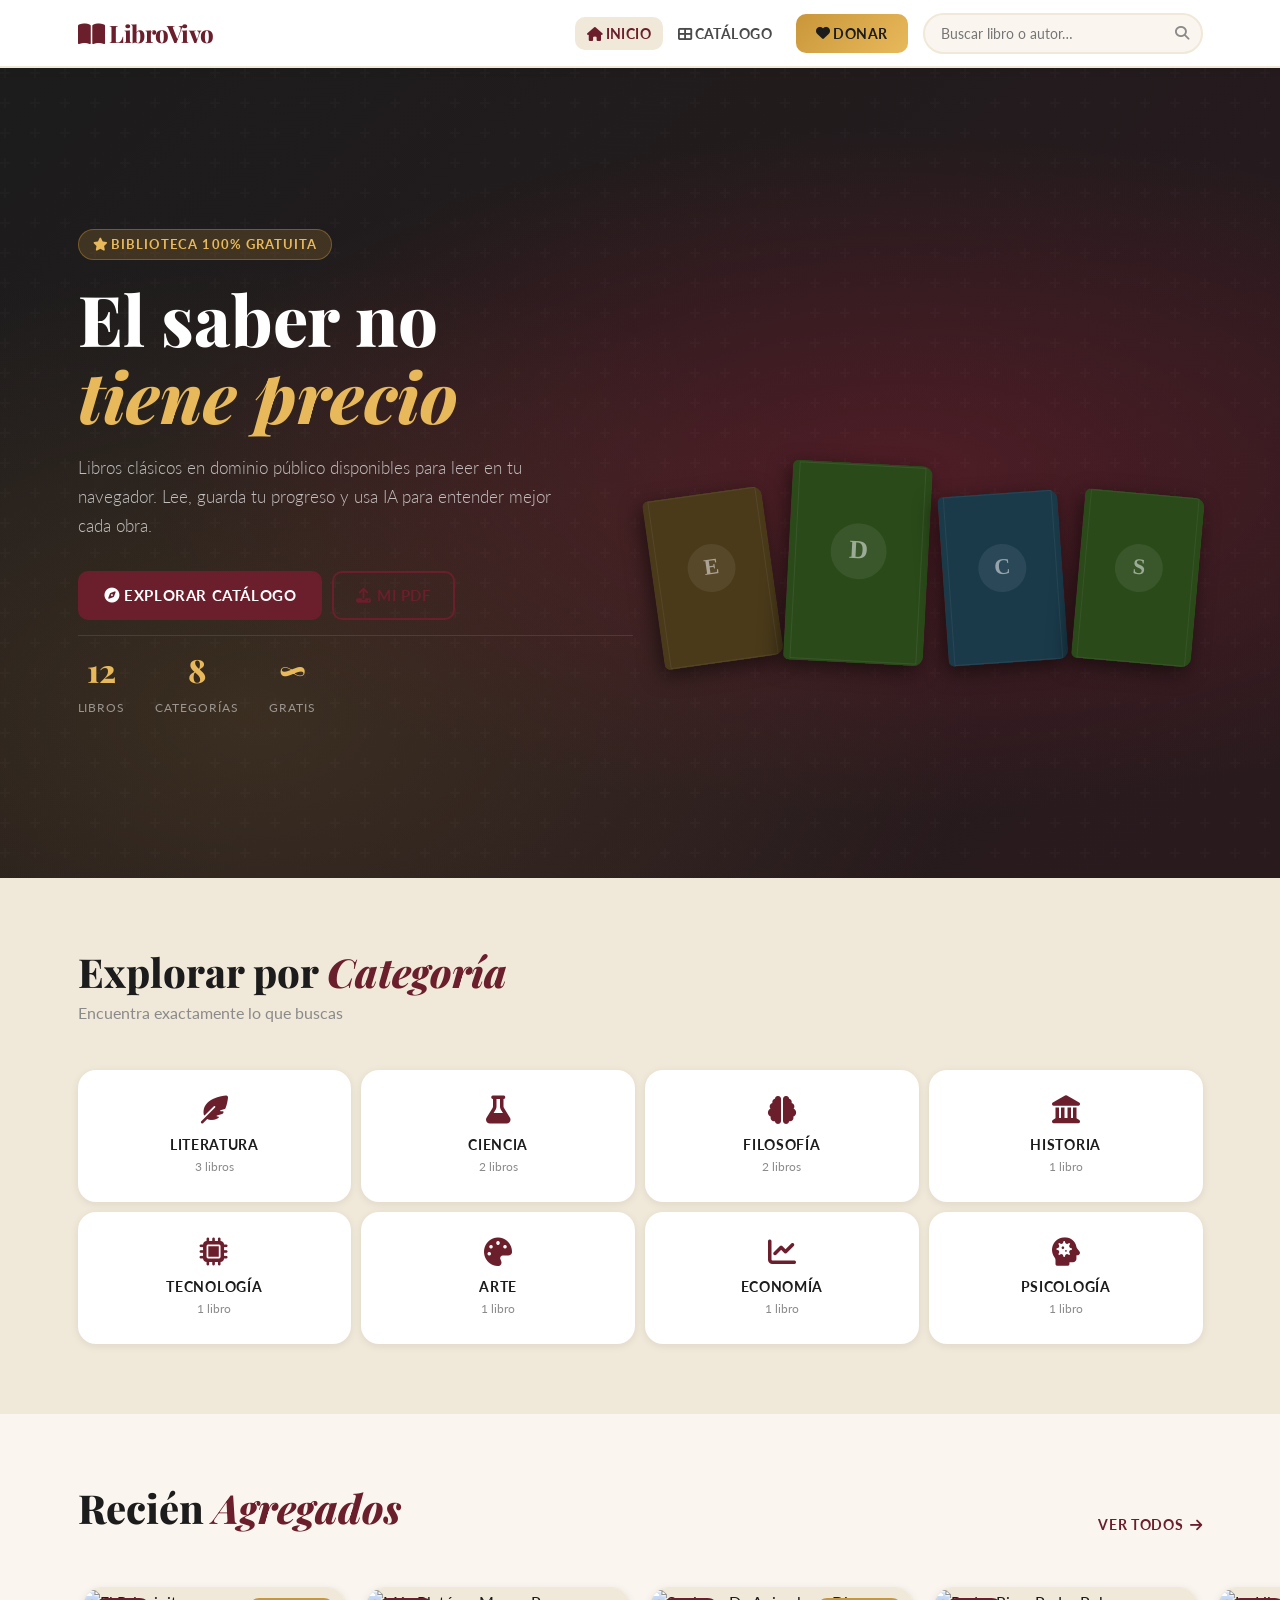
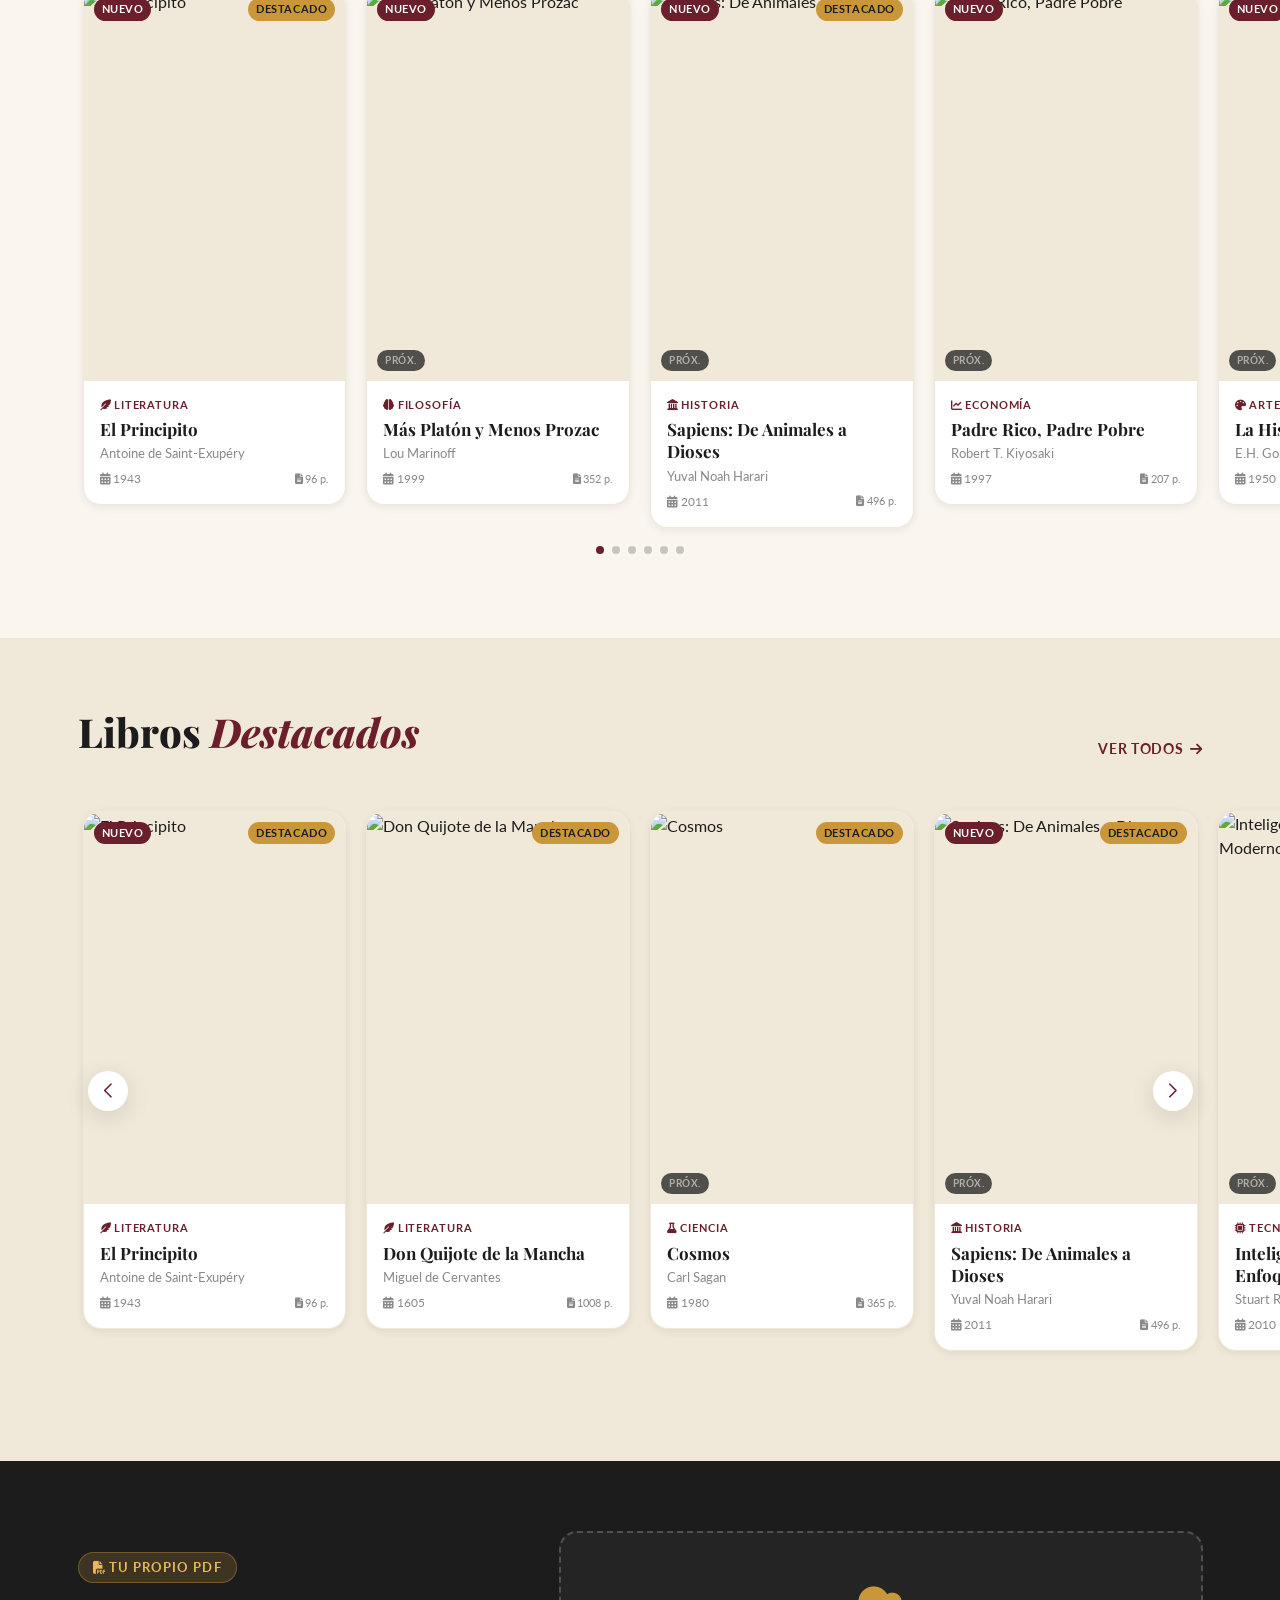
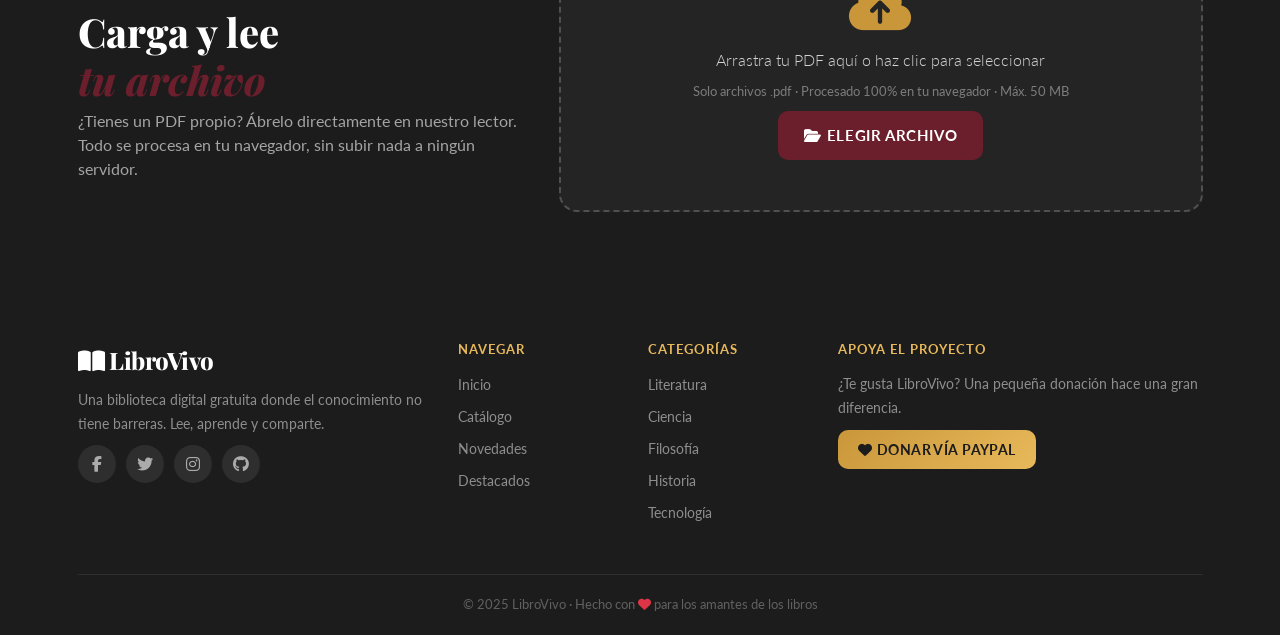
==== commit aedbc591: "Add data catalog and reader functionality for LibroVivo - Introduced data.js containing book categor" ====
--- a/index.html
+++ b/index.html
@@ -1,896 +1,202 @@
 <!DOCTYPE html>
-<html lang="en">
-
+<html lang="es">
 <head>
-    <meta charset="UTF-8">
-    <meta name="viewport" content="width=device-width, initial-scale=1.0">
-    <meta name="description" content="Página creada con HTML, CSS, JS para venta de libros.
-    Esta web es 100% responsiva, el login, register y detail fueron maquetados en HTML, tienen estilo en CSS y su comportamiento lógico al tocar lo botones están echos en JS(vainilla).
-    Para las animaciones de slider, se utilizo en framework Swapper ">
-    <meta name="autor" content="FSTAILSOLUTIONS">
-    <meta name="title" content="Book Comerce">
-    <meta name="keywords" content="books-store book e-comerce">
-    <link rel="stylesheet" href="https://cdnjs.cloudflare.com/ajax/libs/font-awesome/6.5.1/css/all.min.css"
-        integrity="sha512-DTOQO9RWCH3ppGqcWaEA1BIZOC6xxalwEsw9c2QQeAIftl+Vegovlnee1c9QX4TctnWMn13TZye+giMm8e2LwA=="
-        crossorigin="anonymous" referrerpolicy="no-referrer" />
-    <link rel="stylesheet" href="https://cdn.jsdelivr.net/npm/swiper@11/swiper-bundle.min.css" />
-    <link rel="stylesheet" href="./style/style.css">
-    <link rel="shortcut icon" href="./assets/book-solid.svg" type="image/x-icon">
-    <title>Book-Store</title>
+  <meta charset="UTF-8" />
+  <meta name="viewport" content="width=device-width, initial-scale=1.0" />
+  <title>LibroVivo – Biblioteca Digital Gratuita</title>
+  <meta name="description" content="LibroVivo es tu biblioteca digital gratuita. Lee, descarga y disfruta miles de libros en PDF sin costo alguno." />
+  <link href="https://cdn.jsdelivr.net/npm/bootstrap@5.3.3/dist/css/bootstrap.min.css" rel="stylesheet" />
+  <link rel="stylesheet" href="https://cdnjs.cloudflare.com/ajax/libs/font-awesome/6.5.1/css/all.min.css" />
+  <link href="https://fonts.googleapis.com/css2?family=Playfair+Display:ital,wght@0,400;0,600;0,800;1,400&family=Lato:wght@300;400;700&display=swap" rel="stylesheet" />
+  <link rel="stylesheet" href="https://cdn.jsdelivr.net/npm/swiper@11/swiper-bundle.min.css" />
+  <link rel="stylesheet" href="../style/style.css" />
 </head>
-
 <body>
 
-    <!-- Header -->
-    <header class="header">
-        <nav class="header-1 navbar">
-            <div class="logo">
-                <a href="#" class="navlogo"><i class="fas fa-book"></i> Book Store</a>
-
-            </div>
-            <form action="search" class="search-form">
-                <input type="search" name="" placeholder="Search Book Here" id="swiper-slide box-search">
-                <label for="swiper-slide box-search" class="fas fa-search"></label>
-            </form>
-            <div class="navicon">
-                <div id="search-btn" class="fas fa-search"></div>
-                <!-- <a href="#" class="fas fa-heart"></a>
-                <a href="#" class="fas fa-shopping-cart"></a>
-                <div class="fa-solid fa-user login"></div> -->
-            </div>
-        </nav>
-
-        <div class="header-2">
-            <nav class="nav-2">
-                <a href="#home">Home</a>
-                <a href="#featured">Feacture</a>
-                <a href="#arrivals">Arrivals</a>
-                <a href="#reviews">Reviews</a>
-                <a href="#blogs">Blogs</a>
-            </nav>
-        </div>
-    </header>
-
-    <!-- Bottom NavBar -->
-    <nav class="button-nav">
-        <a href="#home" class="fas fa-home"></a>
-        <a href="#eacture" class="fas fa-list"></a>
-        <a href="#arrivals" class="fas fa-tags"></a>
-        <a href="#reviews" class="fas fa-comments"></a>
-        <a href="#blogs" class="fas fa-blog"></a>
-    </nav>
-
-    <!-- Login Form -->
-    <!-- <div class="login-form-container">
-        <div id="close-login" class="fas fa-times"></div>
-        <form action="">
-            <h3>Sign In</h3>
-            <span>username</span>
-            <input type="email" class="box" name="username" id="user" placeholder="Enter your email">
-            <span>password</span>
-            <input type="password" class="box" name="password" id="password"
-                placeholder="Enter your password">
-            <div class="checkbox">
-                <input type="checkbox" name="box" id="remember-me">
-                <label for="remember-me">remember session</label>
-            </div>
-            <input type="submit" value="sing in" class="btn">
-            <p>forget password ? <a href="#">click here</a></p>
-            <p>don't have a account ? <a href="#" class="reg">create one</a></p>
-        </form>
-    </div> -->
-    <!-- Register Form -->
-    <!-- <div class="reg-form-container">
-        <div id="close-reg" class="fas fa-times"></div>
-        <form action="">
-            <h3>Sing Up</h3>
-            <span>email</span>
-            <input type="email" class=" box" name="username" id="user" placeholder="Enter your email">
-            <span>name</span>
-            <input type="name" class=" box" name="name" id="name" placeholder="Enter your first name">
-            <span>last name</span>
-            <input type="text" class=" box" name="last-name" id="last" placeholder="Enter your last name">
-            <span>country</span>
-            <select name="country" id="country" class="box">
-                <option value="country-1"> name country</option>
-                <option value="country-1"> name country</option>
-                <option value="country-1"> name country</option>
-                <option value="country-1"> name country</option>
-            </select>
-
-            <span>password</span>
-            <input type="password" class="swiper-slide box" name="password" id="password"
-                placeholder="Enter your password">
-            <input type="submit" value="sing up" class="btn">
-
-        </form>
-    </div> -->
-        <!-- Detail -->
-    <div class="det-container">
-        <div id="close-det" class="fas fa-times"></div>
-        <div class="box">
-            <div class="images">
-                <img src="./assets/books/Adv1.jpg" alt="books-f" class="imgf">
-            </div>
-            <div class="content">
-                <h3>Detail book</h3>
-                <p>author: <samp>name autor</samp></p>
-                <p>year: <samp>year edition</samp></p>
-                <h3>Preface</h3>
-                <p>Lorem ipsum dolor sit amet consectetur, adipisicing elit. 
-                    Laudantium modi nesciunt culpa illum perspiciatis, ex ad sequi ratione totam itaque.</p>
-                <div class="price">$15.99 <span>$20.99</span></div>
-                <a href="#" onclick="closeDet()" class="btn"> add to cart</a>
-            </div>
-        </div>
-    </div>
-
-    <!-- Main -->
-    <main>
-        <section id="home" class="home">
-            <div class="row">
-                <div class="content">
-                    <h3>up to <span>75% off</span></h3>
-                    <p>Lorem ipsum dolor sit amet consectetur adipisicing elit.
-                        Adipisci, maiores veniam? Quibusdam assumenda nemo suscipit,
-                        sed voluptatum neque, minima consequatur autem,
-                        debitis ipsum unde deleniti ipsa quod eligendi eius dolor.</p>
-                    <a href="#" class="btn"> shop now</a>
-                </div>
-                <div class="swiper bookSlide">
-                    <div class="swiper-wrapper">
-                        <a href="#"  onclick="det()"class="swiper-slide"><img src="./assets/books/Adv3.jpg" alt="booksS"
-                                class="img" ></a>
-                        <a href="#" onclick="det()" class="swiper-slide"><img src="./assets/books/Adv2.jpg" alt="booksS"
-                                class="img"></a>
-                        <a href="#" onclick="det()" class="swiper-slide"><img src="./assets/books/Adv4.jpg" alt="booksS"
-                                class="img"></a>
-                        <a href="#" onclick="det()" class="swiper-slide"><img src="./assets/books/Adv5.jpg" alt="booksS"
-                                class="img"></a>
-                        <a href="#" onclick="det()" class="swiper-slide"><img src="./assets/books/Adv4.jpg" alt="booksS"
-                                class="img"></a>
-                        <a href="#"  onclick="det()"class="swiper-slide"><img src="./assets/books/Adv1.jpg" alt="booksS"
-                                class="img" ></a>
-                    </div>
-
-                </div>
-
-            </div>
-        </section>
-
-        <!-- Icons -->
-        <section class="icons-container">
-            <div class="icons">
-                <i class="fas fa-plane"></i>
-                <div class="content">
-                    <h3>free shipping</h3>
-                    <p>order over $100</p>
-                </div>
-
-            </div>
-            <div class="icons">
-                <i class="fas fa-lock"></i>
-                <div class="content">
-                    <h3>secure payment</h3>
-                    <p>100 secure payment</p>
-                </div>
-
-            </div>
-            <div class="icons">
-                <i class="fas fa-redo-alt"></i>
-                <div class="content">
-                    <h3>easy return</h3>
-                    <p>10 days returns</p>
-                </div>
-            </div>
-            <div class="icons">
-                <i class="fas fa-headset"></i>
-                <div class="content">
-                    <h3>24/7 support </h3>
-                    <p>call us anytime</p>
-                </div>
-            </div>
-        </section>
-
-        <!-- Featured section -->
-        <section class="featured" id="featured">
-            <h1 class="heading"><span>featured books</span></h1>
-            <div class=" swiper featured-slide">
-                <div class="swiper-wrapper">
-
-                    <div class="swiper-slide box">
-                        <div class="icons">
-                            <a href="#" onclick="det()" class="fas fa-search"></a>
-                            <a href="#" class="fas fa-heart"></a>
-                            <a href="#" class="fas fa-eye"></a>
-
-                        </div>
-                        <div class="images">
-                            <img src="./assets/books/Adv1.jpg" alt="books-f" class="imgf">
-                        </div>
-                        <div class="content">
-                            <h3>featured books</h3>
-                            <div class="price">$15.99 <span>$20.99</span></div>
-                            <a href="#" class="btn cart"> add to cart</a>
-                        </div>
-                    </div>
-                    <div class="swiper-slide box">
-                        <div class="icons">
-                            <a onclick="det()" class="fas fa-search"></a>
-                            <a href="#" class="fas fa-heart"></a>
-                            <a href="#" class="fas fa-eye"></a>
-
-                        </div>
-                        <div class="images">
-                            <img src="./assets/books/Adv2.jpg" alt="books-f" class="imgf">
-                        </div>
-                        <div class="content">
-                            <h3>featured books</h3>
-                            <div class="price">$15.99 <span>$20.99</span></div>
-                            <a href="#" class="btn cart"> add to cart</a>
-                        </div>
-                    </div>
-                    <div class="swiper-slide box">
-                        <div class="icons">
-                            <a href="#" onclick="det()" class="fas fa-search"></a>
-                            <a href="#" class="fas fa-heart"></a>
-                            <a href="#" class="fas fa-eye"></a>
-
-                        </div>
-                        <div class="images">
-                            <img src="./assets/books/Adv3.jpg" alt="books-f" class="imgf">
-                        </div>
-                        <div class="content">
-                            <h3>featured books</h3>
-                            <div class="price">$15.99 <span>$20.99</span></div>
-                            <a href="#" class="btn cart"> add to cart</a>
-                        </div>
-                    </div>
-                    <div class="swiper-slide box">
-                        <div class="icons">
-                            <a href="#" onclick="det()" class="fas fa-search"></a>
-                            <a href="#" class="fas fa-heart"></a>
-                            <a href="#" class="fas fa-eye"></a>
-
-                        </div>
-                        <div class="images">
-                            <img src="./assets/books/Adv4.jpg" alt="books-f" class="imgf">
-                        </div>
-                        <div class="content">
-                            <h3>featured books</h3>
-                            <div class="price">$15.99 <span>$20.99</span></div>
-                            <a href="#" class="btn cart"> add to cart</a>
-                        </div>
-                    </div>
-                    <div class="swiper-slide box">
-                        <div class="icons">
-                            <a href="#" onclick="det()" class="fas  fa-search"></a>
-                            <a href="#" class="fas fa-heart"></a>
-                            <a href="#" class="fas fa-eye"></a>
-
-                        </div>
-                        <div class="images">
-                            <img src="./assets/books/Adv5.jpg" alt="books-f" class="imgf">
-                        </div>
-                        <div class="content">
-                            <h3>featured books</h3>
-                            <div class="price">$15.99 <span>$20.99</span></div>
-                            <a href="#" class="btn cart"> add to cart</a>
-                        </div>
-                    </div>
-
-                    <!-- <div class="swiper-slide box">
-                        <div class="icons">
-                            <a href="#" onclick="det()" class="fas fa-search"></a>
-                            <a href="#" class="fas fa-heart"></a>
-                            <a href="#" class="fas fa-eye"></a>
-
-                        </div>
-                        <div class="images">
-                            <img src="./assets/books/Adv7.jpg" alt="books-f" class="imgf">
-                        </div>
-                        <div class="content">
-                            <h3>featured books</h3>
-                            <div class="price">$15.99 <span>$20.99</span></div>
-                            <a href="#" class="btn cart"> add to cart</a>
-                        </div>
-                    </div>
-                    <div class="swiper-slide box">
-                        <div class="icons">
-                            <a href="#" onclick="det()" class="fas fa-search"></a>
-                            <a href="#" class="fas fa-heart"></a>
-                            <a href="#" class="fas fa-eye"></a>
-
-                        </div>
-                        <div class="images">
-                            <img src="./assets/books/Adv8.jpg" alt="books-f" class="imgf">
-                        </div>
-                        <div class="content">
-                            <h3>featured books</h3>
-                            <div class="price">$15.99 <span>$20.99</span></div>
-                            <a href="#" class="btn cart"> add to cart</a>
-                        </div>
-                    </div> -->
-                    <div class="swiper-slide box">
-                        <div class="icons">
-                            <a href="#" onclick="det()" class="fas fa-search"></a>
-                            <a href="#" class="fas fa-heart"></a>
-                            <a href="#" class="fas fa-eye"></a>
-
-                        </div>
-                        <div class="images">
-                            <img src="./assets/books/book1-p.jpg" alt="books-f" class="imgf">
-                        </div>
-                        <div class="content">
-                            <h3>featured books</h3>
-                            <div class="price">$15.99 <span>$20.99</span></div>
-                            <a href="#" class="btn cart"> add to cart</a>
-                        </div>
-                    </div>
-                    <div class="swiper-slide box">
-                        <div class="icons">
-                            <a href="#" onclick="det()" class="fas fa-search"></a>
-                            <a href="#" class="fas fa-heart"></a>
-                            <a href="#" class="fas fa-eye"></a>
-
-                        </div>
-                        <div class="images">
-                            <img src="./assets/books/book3-p.jpg" alt="books-f" class="imgf">
-                        </div>
-                        <div class="content">
-                            <h3>featured books</h3>
-                            <div class="price">$15.99 <span>$20.99</span></div>
-                            <a href="#" class="btn"> add to cart</a>
-                        </div>
-                    </div>
-                </div>
-                <div class="swiper-button-next"></div>
-                <div class="swiper-button-prev"></div>
-            </div>
-        </section>
-
-        <!-- Newletter -->
-        <section class="newsletter">
-            <form action="">
-                <h3>subscribe for lastest updates</h3>
-                <input type="email" name="email" placeholder="enter your email" id="email" class="box">
-                <input type="submit" value="subscribe" class="btn">
-            </form>
-        </section>
-
-        <!-- Arrivals -->
-        <section class="arrivals" id="arrivals">
-            <h1 class="heading"><span>new arrivals</span></h1>
-            <div class=" swiper arrivals-slide">
-                <div class="swiper-wrapper">
-
-                    <div class="swiper-slide box">
-
-                        <div class="images" onclick="det()">
-                            <img src="./assets/books/book1-p.jpg" alt="books-f" class="imgf ">
-                        </div>
-                        <div class="content">
-                            <h3>new arrivals</h3>
-                            <div class="price">$15.99 <span>$20.99</span></div>
-                            <div class="stars">
-                                <i class="fas fa-star"></i>
-                                <i class="fas fa-star"></i>
-                                <i class="fas fa-star"></i>
-                                <i class="fas fa-star"></i>
-                                <i class="fas fa-star-half-alt"></i>
-
-                            </div>
-                        </div>
-                    </div>
-                    <div class="swiper-slide box">
-
-                        <div class="images" onclick="det()">
-                            <img src="./assets/books/c1.jpg" alt="books-f" class="imgf det">
-                        </div>
-                        <div class="content">
-                            <h3>new arrivals</h3>
-                            <div class="price">$15.99 <span>$20.99</span></div>
-                            <div class="stars">
-                                <i class="fas fa-star"></i>
-                                <i class="fas fa-star"></i>
-                                <i class="fas fa-star"></i>
-                                <i class="fas fa-star"></i>
-                                <i class="fas fa-star-half-alt"></i>
-
-                            </div>
-                        </div>
-                    </div>
-                    <div class="swiper-slide box">
-
-                        <div class="images" onclick="det()">
-                            <img src="./assets/books/book3-p.jpg" alt="books-f" class="imgf det">
-                        </div>
-                        <div class="content">
-                            <h3>new arrivals</h3>
-                            <div class="price">$15.99 <span>$20.99</span></div>
-                            <div class="stars">
-                                <i class="fas fa-star"></i>
-                                <i class="fas fa-star"></i>
-                                <i class="fas fa-star"></i>
-                                <i class="fas fa-star"></i>
-                                <i class="fas fa-star-half-alt"></i>
-
-                            </div>
-                        </div>
-                    </div>
-                    <div class="swiper-slide box">
-
-                        <div class="images" onclick="det()">
-                            <img src="./assets/books/book4-p.jpg" alt="books-f" class="imgf det">
-                        </div>
-                        <div class="content">
-                            <h3>new arrivals</h3>
-                            <div class="price">$15.99 <span>$20.99</span></div>
-                            <div class="stars">
-                                <i class="fas fa-star"></i>
-                                <i class="fas fa-star"></i>
-                                <i class="fas fa-star"></i>
-                                <i class="fas fa-star"></i>
-                                <i class="fas fa-star-half-alt"></i>
-
-                            </div>
-                        </div>
-                    </div>
-                    <div class="swiper-slide box" onclick="det()">
-
-                        <div class="images">
-                            <img src="./assets/books/book5-p.jpg" alt="books-f" class="imgf det">
-                        </div>
-                        <div class="content">
-                            <h3>new arrivals</h3>
-                            <div class="price">$15.99 <span>$20.99</span></div>
-                            <div class="stars">
-                                <i class="fas fa-star"></i>
-                                <i class="fas fa-star"></i>
-                                <i class="fas fa-star"></i>
-                                <i class="fas fa-star"></i>
-                                <i class="fas fa-star-half-alt"></i>
-
-                            </div>
-                        </div>
-                    </div>
-                </div>
-            </div>
-
-            <div class=" swiper arrivals-slide">
-                <div class="swiper-wrapper">
-                    <div class="swiper-slide box">
-
-                        <div class="images" onclick="det()">
-                            <img src="./assets/books/book6-p.jpg" alt="books-f" class="imgf det">
-                        </div>
-                        <div class="content">
-                            <h3>new arrivals</h3>
-                            <div class="price">$15.99 <span>$20.99</span></div>
-                            <div class="stars">
-                                <i class="fas fa-star"></i>
-                                <i class="fas fa-star"></i>
-                                <i class="fas fa-star"></i>
-                                <i class="fas fa-star"></i>
-                                <i class="fas fa-star-half-alt"></i>
-
-                            </div>
-                        </div>
-                    </div>
-                    <div class="swiper-slide box">
-
-                        <div class="images" onclick="det()">
-                            <img src="./assets/books/book7-p.jpg" alt="books-f" class="imgf det">
-                        </div>
-                        <div class="content">
-                            <h3>new arrivals</h3>
-                            <div class="price">$15.99 <span>$20.99</span></div>
-                            <div class="stars">
-                                <i class="fas fa-star"></i>
-                                <i class="fas fa-star"></i>
-                                <i class="fas fa-star"></i>
-                                <i class="fas fa-star"></i>
-                                <i class="fas fa-star-half-alt"></i>
-
-                            </div>
-                        </div>
-                    </div>
-                    <div class="swiper-slide box">
-
-                        <div class="images" onclick="det()">
-                            <img src="./assets/books/c2.jpg" alt="books-f" class="imgf det">
-                        </div>
-                        <div class="content">
-                            <h3>new arrivals</h3>
-                            <div class="price">$15.99 <span>$20.99</span></div>
-                            <div class="stars">
-                                <i class="fas fa-star"></i>
-                                <i class="fas fa-star"></i>
-                                <i class="fas fa-star"></i>
-                                <i class="fas fa-star"></i>
-                                <i class="fas fa-star-half-alt"></i>
-
-                            </div>
-                        </div>
-                    </div>
-                    <div class="swiper-slide box">
-
-                        <div class="images" onclick="det()">
-                            <img src="./assets/books/c3.jpg" alt="books-f" class="imgf det">
-                        </div>
-                        <div class="content">
-                            <h3> new arrivals</h3>
-                            <div class="price">$15.99 <span>$20.99</span></div>
-                            <div class="stars">
-                                <i class="fas fa-star"></i>
-                                <i class="fas fa-star"></i>
-                                <i class="fas fa-star"></i>
-                                <i class="fas fa-star"></i>
-                                <i class="fas fa-star-half-alt"></i>
-
-                            </div>
-                        </div>
-                    </div>
-                    <div class="swiper-slide box">
-
-                        <div class="images" onclick="det()">
-                            <img src="./assets/books/book10-p.jpg" alt="books-f" class="imgf det">
-                        </div>
-                        <div class="content">
-                            <h3>new arrivals</h3>
-                            <div class="price">$15.99 <span>$20.99</span></div>
-                            <div class="stars">
-                                <i class="fas fa-star"></i>
-                                <i class="fas fa-star"></i>
-                                <i class="fas fa-star"></i>
-                                <i class="fas fa-star"></i>
-                                <i class="fas fa-star-half-alt"></i>
-                            </div>
-                        </div>
-                    </div>
-                </div>
-            </div>
-
-            </div>
-        </section>
-
-        <!-- Deals -->
-        <section class="deal">
-            <div class="content">
-                <h3>deal od the day</h3>
-                <h1>upto 50% off</h1>
-                <p>Lorem ipsum dolor sit amet consectetur adipisicing elit.
-                    Aperiam ex vero tempore soluta reiciendis id, autem unde nisi totam asperiores?</p>
-                <a href="#" class="btn">shop now</a>
-            </div>
-            <div class="image">
-                <img src="./assets/books/deal-book.jpg" alt="">
-            </div>
-        </section>
-
-        <!-- Review -->
-        <section class="reviews" id="reviews">
-            <h1 class="heading"><span>client's reviews</span></h1>
-
-            <div class="swiper reviews-slide">
-
-
-                <div class="swiper-wrapper">
-                    <div href="#" class="swiper-slide box">
-
-                        <img src="./assets/user-pic/pic-1.jpg" alt="users" class="imgR">
-
-                        <h3>jhon/jean doe</h3>
-                        <p>Lorem ipsum dolor sit amet consectetur adipisicing elit.
-                            Fuga qui sit impedit vero maiores accusantium pariatur consequuntur blanditiis
-                            recusandae dolor.</p>
-                        <div class="stars">
-                            <i class="fas fa-star"></i>
-                            <i class="fas fa-star"></i>
-                            <i class="fas fa-star"></i>
-                            <i class="fas fa-star"></i>
-                            <i class="fas fa-star-half-alt"></i>
-
-                        </div>
-
-                    </div>
-                    <div href="#" class="swiper-slide box">
-
-                        <img src="./assets/user-pic/pic-7.jpg" alt="users" class="imgR">
-
-                        <h3>jhon/jean doe</h3>
-                        <p>Lorem ipsum dolor sit amet consectetur adipisicing elit.
-                            Fuga qui sit impedit vero maiores accusantium pariatur consequuntur blanditiis
-                            recusandae dolor.</p>
-                        <div class="stars">
-                            <i class="fas fa-star"></i>
-                            <i class="fas fa-star"></i>
-                            <i class="fas fa-star"></i>
-                            <i class="fas fa-star"></i>
-                            <i class="fas fa-star-half-alt"></i>
-
-                        </div>
-
-                    </div>
-                    <div href="#" class="swiper-slide box">
-
-                        <img src="./assets/user-pic/pic-8.jpg" alt="users" class="imgR">
-
-                        <h3>jhon/jean doe</h3>
-                        <p>Lorem ipsum dolor sit amet consectetur adipisicing elit.
-                            Fuga qui sit impedit vero maiores accusantium pariatur consequuntur blanditiis
-                            recusandae dolor.</p>
-                        <div class="stars">
-                            <i class="fas fa-star"></i>
-                            <i class="fas fa-star"></i>
-                            <i class="fas fa-star"></i>
-                            <i class="fas fa-star"></i>
-                            <i class="fas fa-star-half-alt"></i>
-
-                        </div>
-
-                    </div>
-                    <div href="#" class="swiper-slide box">
-
-                        <img src="./assets/user-pic/pic-2.jpg" alt="users" class="imgR">
-
-                        <h3>jhon/jean doe</h3>
-                        <p>Lorem ipsum dolor sit amet consectetur adipisicing elit.
-                            Fuga qui sit impedit vero maiores accusantium pariatur consequuntur blanditiis
-                            recusandae dolor.</p>
-                        <div class="stars">
-                            <i class="fas fa-star"></i>
-                            <i class="fas fa-star"></i>
-                            <i class="fas fa-star"></i>
-                            <i class="fas fa-star"></i>
-                            <i class="fas fa-star-half-alt"></i>
-
-                        </div>
-
-                    </div>
-                    <div href="#" class="swiper-slide box">
-
-                        <img src="./assets/user-pic/pic-3.jpg" alt="users" class="imgR">
-
-                        <h3>jhon/jean doe</h3>
-                        <p>Lorem ipsum dolor sit amet consectetur adipisicing elit.
-                            Fuga qui sit impedit vero maiores accusantium pariatur consequuntur blanditiis
-                            recusandae dolor.</p>
-                        <div class="stars">
-                            <i class="fas fa-star"></i>
-                            <i class="fas fa-star"></i>
-                            <i class="fas fa-star"></i>
-                            <i class="fas fa-star"></i>
-                            <i class="fas fa-star-half-alt"></i>
-
-                        </div>
-
-                    </div>
-                    <div href="#" class="swiper-slide box">
-
-                        <img src="./assets/user-pic/pic-4.jpg" alt="users" class="imgR">
-
-                        <h3>jhon/jean doe</h3>
-                        <p>Lorem ipsum dolor sit amet consectetur adipisicing elit.
-                            Fuga qui sit impedit vero maiores accusantium pariatur consequuntur blanditiis
-                            recusandae dolor.</p>
-                        <div class="stars">
-                            <i class="fas fa-star"></i>
-                            <i class="fas fa-star"></i>
-                            <i class="fas fa-star"></i>
-                            <i class="fas fa-star"></i>
-                            <i class="fas fa-star-half-alt"></i>
-
-                        </div>
-
-                    </div>
-                    <div href="#" class="swiper-slide box">
-
-                        <img src="./assets/user-pic/pic-5.jpg" alt="users" class="imgR">
-
-                        <h3>jhon/jean doe</h3>
-                        <p>Lorem ipsum dolor sit amet consectetur adipisicing elit.
-                            Fuga qui sit impedit vero maiores accusantium pariatur consequuntur blanditiis
-                            recusandae dolor.</p>
-                        <div class="stars">
-                            <i class="fas fa-star"></i>
-                            <i class="fas fa-star"></i>
-                            <i class="fas fa-star"></i>
-                            <i class="fas fa-star"></i>
-                            <i class="fas fa-star-half-alt"></i>
-
-                        </div>
-
-                    </div>
-                    <div href="#" class="swiper-slide box">
-
-                        <img src="./assets/user-pic/pic-6.jpg" alt="users" class="imgR">
-
-                        <h3>jhon/jean doe</h3>
-                        <p>Lorem ipsum dolor sit amet consectetur adipisicing elit.
-                            Fuga qui sit impedit vero maiores accusantium pariatur consequuntur blanditiis
-                            recusandae dolor.</p>
-                        <div class="stars">
-                            <i class="fas fa-star"></i>
-                            <i class="fas fa-star"></i>
-                            <i class="fas fa-star"></i>
-                            <i class="fas fa-star"></i>
-                            <i class="fas fa-star-half-alt"></i>
-
-                        </div>
-
-                    </div>
-                </div>
-
-
-            </div>
-            
-        </section>
-
-<!-- Blogs -->
-<section class="blogs" id="blogs">
-    <h1 class="heading"><span>our blogs</span></h1>
-    <div class="swiper blogs-slide">
-        <div class="swiper-wrapper">
-            <div class="swiper-slide box">
-                <div class="images">
-                    <img src="./assets/blog/blog-1.jpg" alt="books-b" class="imgB">
-                </div>
-                <div class="content">
-                    <h3>Blog title goes here</h3>
-                    <P>Lorem ipsum dolor sit amet consectetur adipisicing elit. 
-                        At repellendus id quam impedit necessitatibus pariatur aspernatur sapiente, 
-                        alias reprehenderit molestias?
-                    </P>
-                    <a href="#" class="btn">read more</a>
-                </div>
-            </div>
-            <div class="swiper-slide box">
-                <div class="images">
-                    <img src="./assets/blog/blog-7.jpg" alt="books-b" class="imgB">
-                </div>
-                <div class="content">
-                    <h3>Blog title goes here</h3>
-                    <P>Lorem ipsum dolor sit amet consectetur adipisicing elit. 
-                        At repellendus id quam impedit necessitatibus pariatur aspernatur sapiente, 
-                        alias reprehenderit molestias?
-                    </P>
-                    <a href="#" class="btn">read more</a>
-                </div>
-            </div>
-            <div class="swiper-slide box">
-                <div class="images">
-                    <img src="./assets/blog/blog-2.jpg" alt="books-b" class="imgB">
-                </div>
-                <div class="content">
-                    <h3>Blog title goes here</h3>
-                    <P>Lorem ipsum dolor sit amet consectetur adipisicing elit. 
-                        At repellendus id quam impedit necessitatibus pariatur aspernatur sapiente, 
-                        alias reprehenderit molestias?
-                    </P>
-                    <a href="#" class="btn">read more</a>
-                </div>
-            </div>
-            <div class="swiper-slide box">
-                <div class="images">
-                    <img src="./assets/blog/blog-3.jpg" alt="books-b" class="imgB">
-                </div>
-                <div class="content">
-                    <h3>Blog title goes here</h3>
-                    <P>Lorem ipsum dolor sit amet consectetur adipisicing elit. 
-                        At repellendus id quam impedit necessitatibus pariatur aspernatur sapiente, 
-                        alias reprehenderit molestias?
-                    </P>
-                    <a href="#" class="btn">read more</a>
-                </div>
-            </div>
-            <div class="swiper-slide box">
-                <div class="images">
-                    <img src="./assets/blog/blog-4.jpg" alt="books-b" class="imgB">
-                </div>
-                <div class="content">
-                    <h3>Blog title goes here</h3>
-                    <P>Lorem ipsum dolor sit amet consectetur adipisicing elit. 
-                        At repellendus id quam impedit necessitatibus pariatur aspernatur sapiente, 
-                        alias reprehenderit molestias?
-                    </P>
-                    <a href="#" class="btn">read more</a>
-                </div>
-            </div>
-            <div class="swiper-slide box">
-                <div class="images">
-                    <img src="./assets/blog/blog-5.jpg" alt="books-b" class="imgB">
-                </div>
-                <div class="content">
-                    <h3>Blog title goes here</h3>
-                    <P>Lorem ipsum dolor sit amet consectetur adipisicing elit. 
-                        At repellendus id quam impedit necessitatibus pariatur aspernatur sapiente, 
-                        alias reprehenderit molestias?
-                    </P>
-                    <a href="#" class="btn">read more</a>
-                </div>
-            </div>
-            <div class="swiper-slide box">
-                <div class="images">
-                    <img src="./assets/blog/blog-6.jpg" alt="books-b" class="imgB">
-                </div>
-                <div class="content">
-                    <h3>Blog title goes here</h3>
-                    <P>Lorem ipsum dolor sit amet consectetur adipisicing elit. 
-                        At repellendus id quam impedit necessitatibus pariatur aspernatur sapiente, 
-                        alias reprehenderit molestias?
-                    </P>
-                    <a href="#" class="btn">read more</a>
-                </div>
-            </div>
-        </div>
-    </div>
-</section>
-
-    </main>
-
-    <!-- Footer -->
-    <footer class="footer">
-        <div class="box-container">
-            <div class="box">
-                <h3>our locations</h3>
-                <a href="#"><i class="fas fa-map-marker-alt"></i> Country</a>
-                <a href="#"><i class="fas fa-map-marker-alt"></i> Country</a>
-                <a href="#"><i class="fas fa-map-marker-alt"></i> Country</a>
-                <a href="#"><i class="fas fa-map-marker-alt"></i> Country</a>
-                <a href="#"><i class="fas fa-map-marker-alt"></i> Country</a>
-                <a href="#"><i class="fas fa-map-marker-alt"></i> Country</a>
-            </div>
-            <div class="box">
-                <h3>quick links</h3>
-                <a href="#home"><i class="fas fa-arrow-right"></i>home</a>
-                <a href="#feacture"><i class="fas fa-arrow-right"></i>feacture</a>
-                <a href="#arrivals"><i class="fas fa-arrow-right"></i>arrivals</a>
-                <a href="#reviews"><i class="fas fa-arrow-right"></i>reviews</a>
-                <a href="#blogs"><i class="fas fa-arrow-right"></i>blogs</a>
-
-            </div>
-            <div class="box">
-                <h3>extra links</h3>
-                <a href="#home"><i class="fas fa-arrow-right"></i> account info</a>
-                <a href="#feacture"><i class="fas fa-arrow-right"></i> orderad items</a>
-                <a href="#arrivals"><i class="fas fa-arrow-right"></i> privacy policy</a>
-                <a href="#reviews"><i class="fas fa-arrow-right"></i> payment method</a>
-                <a href="#blogs"><i class="fas fa-arrow-right"></i> our services</a>
-
-            </div>
-            <div class="box">
-                <h3>contact info</h3>
-                <a href="#home"><i class="fas fa-phone"></i> +897-564-5248618</a>
-                <a href="#home"><i class="fas fa-phone"></i> +897-561-5489979</a>
-                <a href="#home"><i class="fas fa-envelope"></i> userEmail@email.com</a>
-                <img src="./assets/map-world.jpg" alt="map" class="map">
-            </div>
-        </div>
-        <div class="share">
-           <a href="#" class="fa-brands fa-facebook-f"></a>
-           <a href="#" class="fa-brands fa-whatsapp"></a>
-            <a href="#" class="fa-brands fa-instagram"></a>
-           <a href="#" class="fa-brands fa-twitter"></a>
-          <a href="#" class="fa-brands fa-linkedin-in"></a>
-           <a href="#" class="fa-brands fa-pinterest-p"></a>
-        </div>
-        <div class="credits">create by <span>FStailSolution</span> all rigth reserved!</div>
-    </footer>
-
- <!-- Loader -->
-<div class="loader-container">
-    <img src="assets/loader.gif" alt="loader">
-
+<!-- NAVBAR -->
+<nav class="navbar navbar-expand-lg lv-navbar sticky-top" id="mainNav">
+  <div class="container">
+    <a class="navbar-brand lv-brand" href="index.html">
+      <i class="fas fa-book-open me-2"></i>LibroVivo
+    </a>
+    <button class="navbar-toggler lv-toggler" type="button" data-bs-toggle="collapse" data-bs-target="#navMenu">
+      <i class="fas fa-bars"></i>
+    </button>
+    <div class="collapse navbar-collapse" id="navMenu">
+      <ul class="navbar-nav ms-auto align-items-lg-center gap-lg-1">
+        <li class="nav-item"><a class="nav-link lv-nav-link active" href="index.html"><i class="fas fa-home me-1"></i>Inicio</a></li>
+        <li class="nav-item"><a class="nav-link lv-nav-link" href="pages/catalogo.html"><i class="fas fa-th-large me-1"></i>Catálogo</a></li>
+        <li class="nav-item">
+          <button class="btn lv-btn-donate ms-lg-3" onclick="openDonate()">
+            <i class="fas fa-heart me-1"></i>Donar
+          </button>
+        </li>
+      </ul>
+      <div class="lv-search-wrap ms-lg-4 mt-3 mt-lg-0">
+        <input type="search" id="globalSearch" class="lv-search-input" placeholder="Buscar libro o autor…" autocomplete="off" />
+        <i class="fas fa-search lv-search-icon"></i>
+        <div id="searchResults" class="lv-search-dropdown"></div>
+      </div>
+    </div>
+  </div>
+</nav>
+
+<!-- HERO -->
+<section class="lv-hero">
+  <div class="lv-hero-bg"></div>
+  <div class="container lv-hero-content">
+    <div class="row align-items-center min-vh-75">
+      <div class="col-lg-6">
+        <span class="lv-hero-badge"><i class="fas fa-star me-1"></i>Biblioteca 100% gratuita</span>
+        <h1 class="lv-hero-title">El saber no<br><em>tiene precio</em></h1>
+        <p class="lv-hero-sub">Libros clásicos en dominio público disponibles para leer en tu navegador. Lee, guarda tu progreso y usa IA para entender mejor cada obra.</p>
+        <div class="d-flex gap-3 flex-wrap">
+          <a href="pages/catalogo.html" class="lv-btn-primary"><i class="fas fa-compass me-2"></i>Explorar Catálogo</a>
+          <a href="#upload-section" class="lv-btn-outline"><i class="fas fa-upload me-2"></i>Mi PDF</a>
+        </div>
+        <div class="lv-hero-stats mt-4">
+          <div class="lv-stat"><span id="statBooks">12</span><small>Libros</small></div>
+          <div class="lv-stat"><span>8</span><small>Categorías</small></div>
+          <div class="lv-stat"><span>∞</span><small>Gratis</small></div>
+        </div>
+      </div>
+      <div class="col-lg-6 d-none d-lg-block">
+        <div class="lv-hero-books" id="heroBooks"></div>
+      </div>
+    </div>
+  </div>
+</section>
+
+<!-- CATEGORÍAS -->
+<section class="lv-section lv-categories-section" id="categorias">
+  <div class="container">
+    <div class="lv-section-header">
+      <div>
+        <h2 class="lv-section-title">Explorar por <em>Categoría</em></h2>
+        <p class="lv-section-sub">Encuentra exactamente lo que buscas</p>
+      </div>
+    </div>
+    <div class="row g-3" id="categoriesGrid"></div>
+  </div>
+</section>
+
+<!-- NOVEDADES -->
+<section class="lv-section lv-new-section" id="novedades">
+  <div class="container">
+    <div class="lv-section-header">
+      <h2 class="lv-section-title">Recién <em>Agregados</em></h2>
+      <a href="pages/catalogo.html?filter=new" class="lv-link-more">Ver todos <i class="fas fa-arrow-right ms-1"></i></a>
+    </div>
+    <div class="swiper lv-swiper" id="newSwiper">
+      <div class="swiper-wrapper" id="newBooksWrapper"></div>
+      <div class="swiper-pagination lv-swiper-pagination"></div>
+    </div>
+  </div>
+</section>
+
+<!-- DESTACADOS -->
+<section class="lv-section lv-featured-section" id="destacados">
+  <div class="container">
+    <div class="lv-section-header">
+      <h2 class="lv-section-title">Libros <em>Destacados</em></h2>
+      <a href="pages/catalogo.html?filter=featured" class="lv-link-more">Ver todos <i class="fas fa-arrow-right ms-1"></i></a>
+    </div>
+    <div class="swiper lv-swiper" id="featuredSwiper">
+      <div class="swiper-wrapper" id="featuredBooksWrapper"></div>
+      <div class="swiper-button-next lv-swiper-nav"></div>
+      <div class="swiper-button-prev lv-swiper-nav"></div>
+    </div>
+  </div>
+</section>
+
+<!-- UPLOAD PROPIO PDF -->
+<section class="lv-section lv-upload-section" id="upload-section">
+  <div class="container">
+    <div class="row align-items-center g-5">
+      <div class="col-lg-5">
+        <span class="lv-hero-badge"><i class="fas fa-file-pdf me-1"></i>Tu propio PDF</span>
+        <h2 class="lv-section-title mt-2">Carga y lee<br><em>tu archivo</em></h2>
+        <p class="lv-section-sub">¿Tienes un PDF propio? Ábrelo directamente en nuestro lector. Todo se procesa en tu navegador, sin subir nada a ningún servidor.</p>
+      </div>
+      <div class="col-lg-7">
+        <div class="lv-upload-box" id="uploadBox">
+          <i class="fas fa-cloud-upload-alt lv-upload-icon"></i>
+          <p class="lv-upload-text">Arrastra tu PDF aquí o haz clic para seleccionar</p>
+          <small>Solo archivos .pdf · Procesado 100% en tu navegador · Máx. 50 MB</small>
+          <input type="file" id="pdfFileInput" accept=".pdf" hidden />
+          <button class="lv-btn-primary mt-3" onclick="document.getElementById('pdfFileInput').click()">
+            <i class="fas fa-folder-open me-2"></i>Elegir archivo
+          </button>
+        </div>
+      </div>
+    </div>
+  </div>
+</section>
+
+<!-- DONATE MODAL -->
+<div class="lv-modal-overlay" id="donateModal">
+  <div class="lv-modal">
+    <button class="lv-modal-close" onclick="closeDonate()"><i class="fas fa-times"></i></button>
+    <div class="text-center">
+      <i class="fas fa-heart lv-donate-icon"></i>
+      <h3 class="lv-modal-title">Apoya LibroVivo</h3>
+      <p class="lv-modal-sub">Tu donación nos ayuda a mantener esta biblioteca gratuita y agregar más libros cada semana.</p>
+      <div class="lv-donate-amounts">
+        <button class="lv-donate-amount" onclick="donate(1)">$1</button>
+        <button class="lv-donate-amount" onclick="donate(5)">$5</button>
+        <button class="lv-donate-amount lv-donate-popular" onclick="donate(10)">$10 <span>Popular</span></button>
+        <button class="lv-donate-amount" onclick="donate(25)">$25</button>
+      </div>
+      <a id="paypalBtn" href="#" target="_blank" class="lv-btn-primary w-100 mt-3" style="display:none">
+        <i class="fab fa-paypal me-2"></i>Donar con PayPal
+      </a>
+      <p class="mt-3 text-muted" style="font-size:.8rem">Serás redirigido a PayPal de forma segura</p>
+    </div>
+  </div>
 </div>
 
+<!-- FOOTER -->
+<footer class="lv-footer">
+  <div class="container">
+    <div class="row g-4">
+      <div class="col-lg-4">
+        <div class="lv-brand mb-3"><i class="fas fa-book-open me-2"></i>LibroVivo</div>
+        <p class="lv-footer-sub">Una biblioteca digital gratuita donde el conocimiento no tiene barreras. Lee, aprende y comparte.</p>
+        <div class="lv-social-links mt-3">
+          <a href="#"><i class="fab fa-facebook-f"></i></a>
+          <a href="#"><i class="fab fa-twitter"></i></a>
+          <a href="#"><i class="fab fa-instagram"></i></a>
+          <a href="#"><i class="fab fa-github"></i></a>
+        </div>
+      </div>
+      <div class="col-lg-2 col-6">
+        <h6 class="lv-footer-heading">Navegar</h6>
+        <ul class="lv-footer-list">
+          <li><a href="index.html">Inicio</a></li>
+          <li><a href="pages/catalogo.html">Catálogo</a></li>
+          <li><a href="pages/catalogo.html?filter=new">Novedades</a></li>
+          <li><a href="pages/catalogo.html?filter=featured">Destacados</a></li>
+        </ul>
+      </div>
+      <div class="col-lg-2 col-6">
+        <h6 class="lv-footer-heading">Categorías</h6>
+        <ul class="lv-footer-list" id="footerCategories"></ul>
+      </div>
+      <div class="col-lg-4">
+        <h6 class="lv-footer-heading">Apoya el proyecto</h6>
+        <p class="lv-footer-sub">¿Te gusta LibroVivo? Una pequeña donación hace una gran diferencia.</p>
+        <button class="lv-btn-donate" onclick="openDonate()"><i class="fas fa-heart me-2"></i>Donar vía PayPal</button>
+      </div>
+    </div>
+    <div class="lv-footer-bottom">
+      <span>© 2025 LibroVivo · Hecho con <i class="fas fa-heart text-danger"></i> para los amantes de los libros</span>
+    </div>
+  </div>
+</footer>
+
+<script src="https://cdn.jsdelivr.net/npm/bootstrap@5.3.3/dist/js/bootstrap.bundle.min.js"></script>
+<script src="https://cdn.jsdelivr.net/npm/swiper@11/swiper-bundle.min.js"></script>
+<script src="script/data.js"></script>
+<script src="script/app.js"></script>
 </body>
-<script src="./script/script.js"></script>
-<script src="https://cdn.jsdelivr.net/npm/swiper@11/swiper-bundle.min.js"></script>
-<script src="./script/home.js"></script>
-<script src="./script/feacture.js"></script>
-<script src="./script/arrivals.js"></script>
-<script src="./script/reviews.js"></script>
-<script src="./script/blogs.js"></script>
-
-</html>+</html>
--- a/style/style.css
+++ b/style/style.css
@@ -1,1104 +1,1251 @@
-@import url('https://fonts.googleapis.com/css2?family=Poppins:ital,wght@0,400;0,500;1,100;1,600&display=swap');
-
+/* ============================================================
+   LibroVivo – style.css
+   Paleta: Crema cálido · Borgogña · Dorado · Carbón
+   Tipografía: Playfair Display + Lato
+   ============================================================ */
+
+@import url('https://fonts.googleapis.com/css2?family=Playfair+Display:ital,wght@0,400;0,600;0,800;1,400&family=Lato:wght@300;400;700&display=swap');
+
+/* ---- VARIABLES ---- */
 :root {
-    --purple: rgb(92, 81, 44);
-    --dark-button: rgb(105, 89, 37);
-    --black: #444;
-    --light-color: #666;
-    --border: .1rem solid rgba(0, 0, 0, 0.1);
-    --border-hover: 1rem solid rgba(--black);
-    --box-shadow: 0 .5rem 1rem rgba(0, 0, 0, 0.1);
-}
-
-* {
-    font-family: 'Poppins', sans-serif;
-    margin: 0;
-    padding: 0;
-    box-sizing: border-box;
-    outline: none;
-    border: none;
-    text-decoration: none;
-    text-transform: capitalize;
-    transition: all 0.5s linear;
-    transform: widht none;
-}
-
-html {
-    font-size: 62.5%;
-    overflow-x: hidden;
-    scroll-padding-top: 5rem;
-    scroll-behavior: smooth;
-    background-color: #f7e895e3;
-}
-
-html::-webkit-scrollbar {
-    width: 1rem;
-}
-
-html::-webkit-scrollbar-track {
-    background: transparent;
-}
-
-html::-webkit-scrollbar-thumb {
-    background: var(--black);
-}
-
-section {
-    padding: 5rem 9%;
-}
-
-.heading {
-    text-align: center;
-    margin-bottom: 2rem;
-    position: relative;
-
-}
-
-.heading::before {
-    content: '';
-    position: absolute;
-    top: 50%;
-    left: 0;
-    transform: translateY(-50%);
-    width: 100%;
-    height: 0.01rem;
-    background: rgba(0, 0, 0, 0.1);
-    z-index: -1;
-    
-}
-
-.heading span {
-    font-size: 3rem;
-    padding: 5rem 2 rem;
-    color: var(--purple);
-    background: #fff;
-    border: var(--border);
-     background-color: transparent;
-}
-
-.btn {
-    margin-top: 1rem;
-    display: inline-block;
-    padding: .9rem 0.3rem;
-    border: none;
-    border-radius: 1rem;
-    background: var(--black);
-    color: #fff;
-    cursor: pointer;
-    font-size: 1.7rem;
-    font-weight: 500;
-}
-
-.btn:hover {
-    background: var(--purple);
-    box-shadow: 0 0 8px green;
-}
-
-/*################ HEADER Section ################*/
-header nav {
-    background: rgb(255, 208, 146);
-    padding: 1.5rem 9%;
-    display: flex;
-    align-items: center;
-    justify-content: space-between;
-}
-
-header nav .logo .navlogo {
-    font-size: 2.5rem;
-}
-
-header nav .search-form {
-    width: 50rem;
-    height: 5rem;
-    overflow: hidden;
-    border: var(--border);
-    background: #fff;
-    display: flex;
-    align-items: center;
-    border-radius: 25px;
-}
-
-header nav .search-form input {
-    font-size: 1.6rem;
-    padding: 0 1.2rem;
-    width: 100%;
-    height: 100%;
-    border-radius: 50px;
-    text-transform: none;
-    color: var(--black);
-}
-
-header nav .search-form label {
-    font-size: 2.5rem;
-    padding-right: 1.5rem;
-    color: var(--black);
-    cursor: pointer;
-}
-
-header nav .search-form label:hover {
-    color: var(--purple);
-    text-shadow: 0 0 8px green;
-
-}
-
-header nav .navicon div,
-header nav .navicon a {
-    font-size: 2.5rem;
-    margin-left: 1.5rem;
-    color: var(--black);
-    cursor: pointer;
-}
-
-header nav .navicon div:hover,
-header nav .navicon a:hover {
-    color: var(--purple);
-    text-shadow: 0 0 8px green;
-}
-
-#search-btn {
-    display: none;
-}
-
-header .header-2 {
-    background: var(--purple);
-}
-
-header .header-2 .nav-2 {
-    text-align: center;
-}
-
-header .header-2 .nav-2 a {
-    color: #fff;
-    display: inline-block;
-    padding: 1.2rem;
-    font-size: 1.7rem;
-}
-
-header .header-2 .nav-2 a:hover {
- 
-      filter: drop-shadow(0 0 8px rgb(3, 248, 3)) ;
-}
-
-.active {
+  --cream:      #FAF6EF;
+  --cream-dark: #F0E8D8;
+  --borgogna:   #6B1E2B;
+  --borgogna-l: #8B2E3E;
+  --gold:       #C9973A;
+  --gold-light: #E8B95A;
+  --carbon:     #1C1C1C;
+  --gray:       #4A4A4A;
+  --gray-light: #8A8A8A;
+  --white:      #FFFFFF;
+  --shadow-sm:  0 2px 8px rgba(28,28,28,.08);
+  --shadow-md:  0 6px 24px rgba(28,28,28,.12);
+  --shadow-lg:  0 16px 48px rgba(28,28,28,.18);
+  --radius:     10px;
+  --radius-lg:  18px;
+  --transition: .3s cubic-bezier(.4,0,.2,1);
+}
+
+/* ---- RESET ---- */
+*, *::before, *::after { box-sizing: border-box; margin: 0; padding: 0; }
+html { font-size: 62.5%; scroll-behavior: smooth; background: var(--cream); overflow-x: hidden; }
+body { font-family: 'Lato', sans-serif; font-size: 1.6rem; color: var(--carbon); background: var(--cream); }
+a { text-decoration: none; color: inherit; transition: var(--transition); }
+img { max-width: 100%; }
+em { font-style: italic; color: var(--borgogna); }
+
+/* ---- SCROLLBAR ---- */
+::-webkit-scrollbar { width: .6rem; }
+::-webkit-scrollbar-track { background: var(--cream-dark); }
+::-webkit-scrollbar-thumb { background: var(--borgogna); border-radius: 3px; }
+
+/* ======================================================
+   NAVBAR
+   ====================================================== */
+.lv-navbar {
+  background: var(--white);
+  border-bottom: 2px solid var(--cream-dark);
+  box-shadow: var(--shadow-sm);
+  padding: 1.2rem 0;
+  transition: var(--transition);
+  z-index: 1000;
+}
+.lv-navbar.scrolled {
+  box-shadow: var(--shadow-md);
+}
+.lv-brand {
+  font-family: 'Playfair Display', serif;
+  font-size: 2.4rem;
+  font-weight: 800;
+  color: var(--borgogna) !important;
+  letter-spacing: -.02em;
+}
+.lv-brand:hover { color: var(--borgogna-l) !important; }
+
+.lv-nav-link {
+  font-size: 1.4rem;
+  font-weight: 700;
+  color: var(--gray) !important;
+  padding: .6rem 1.2rem !important;
+  border-radius: var(--radius);
+  letter-spacing: .03em;
+  text-transform: uppercase;
+}
+.lv-nav-link:hover, .lv-nav-link.active {
+  color: var(--borgogna) !important;
+  background: var(--cream-dark);
+}
+.lv-toggler {
+  border: 2px solid var(--cream-dark);
+  padding: .6rem .9rem;
+  border-radius: var(--radius);
+  color: var(--borgogna);
+  background: transparent;
+  font-size: 1.6rem;
+}
+
+/* ---- BUTTONS ---- */
+.lv-btn-primary {
+  display: inline-flex;
+  align-items: center;
+  justify-content: center;
+  background: var(--borgogna);
+  color: var(--white);
+  padding: 1.1rem 2.4rem;
+  border-radius: var(--radius);
+  font-family: 'Lato', sans-serif;
+  font-size: 1.5rem;
+  font-weight: 700;
+  border: 2px solid var(--borgogna);
+  cursor: pointer;
+  transition: var(--transition);
+  letter-spacing: .04em;
+  text-transform: uppercase;
+}
+.lv-btn-primary:hover {
+  background: var(--borgogna-l);
+  border-color: var(--borgogna-l);
+  color: var(--white);
+  transform: translateY(-2px);
+  box-shadow: 0 8px 24px rgba(107,30,43,.3);
+}
+.lv-btn-outline {
+  display: inline-flex;
+  align-items: center;
+  justify-content: center;
+  background: transparent;
+  color: var(--borgogna);
+  padding: 1rem 2.2rem;
+  border-radius: var(--radius);
+  font-size: 1.5rem;
+  font-weight: 700;
+  border: 2px solid var(--borgogna);
+  cursor: pointer;
+  transition: var(--transition);
+  letter-spacing: .04em;
+  text-transform: uppercase;
+}
+.lv-btn-outline:hover {
+  background: var(--borgogna);
+  color: var(--white);
+  transform: translateY(-2px);
+}
+.lv-btn-donate {
+  display: inline-flex;
+  align-items: center;
+  justify-content: center;
+  background: linear-gradient(135deg, var(--gold), var(--gold-light));
+  color: var(--carbon);
+  padding: .9rem 2rem;
+  border-radius: var(--radius);
+  font-size: 1.4rem;
+  font-weight: 700;
+  border: none;
+  cursor: pointer;
+  transition: var(--transition);
+  text-transform: uppercase;
+  letter-spacing: .03em;
+}
+.lv-btn-donate:hover {
+  filter: brightness(1.08);
+  transform: translateY(-2px);
+  box-shadow: 0 6px 20px rgba(201,151,58,.35);
+  color: var(--carbon);
+}
+
+/* ---- SEARCH ---- */
+.lv-search-wrap {
+  position: relative;
+}
+.lv-search-input {
+  background: var(--cream);
+  border: 2px solid var(--cream-dark);
+  border-radius: 50px;
+  padding: .8rem 4rem .8rem 1.6rem;
+  font-size: 1.4rem;
+  font-family: 'Lato', sans-serif;
+  color: var(--carbon);
+  width: 28rem;
+  transition: var(--transition);
+}
+.lv-search-input:focus {
+  outline: none;
+  border-color: var(--borgogna);
+  background: var(--white);
+  box-shadow: 0 0 0 3px rgba(107,30,43,.1);
+}
+.lv-search-icon {
+  position: absolute;
+  right: 1.4rem;
+  top: 50%;
+  transform: translateY(-50%);
+  color: var(--gray-light);
+  font-size: 1.4rem;
+}
+.lv-search-dropdown {
+  position: absolute;
+  top: calc(100% + .6rem);
+  left: 0;
+  right: 0;
+  background: var(--white);
+  border-radius: var(--radius);
+  box-shadow: var(--shadow-lg);
+  z-index: 2000;
+  overflow: hidden;
+  display: none;
+}
+.lv-search-dropdown.open { display: block; }
+.lv-search-item {
+  display: flex;
+  align-items: center;
+  gap: 1.2rem;
+  padding: 1rem 1.4rem;
+  cursor: pointer;
+  transition: var(--transition);
+}
+.lv-search-item:hover { background: var(--cream); }
+.lv-search-item img { width: 4rem; height: 5.5rem; object-fit: cover; border-radius: 4px; }
+.lv-search-item-meta h6 { font-size: 1.3rem; margin: 0; font-family: 'Playfair Display', serif; }
+.lv-search-item-meta small { color: var(--gray-light); font-size: 1.1rem; }
+
+/* ======================================================
+   HERO
+   ====================================================== */
+.lv-hero {
+  position: relative;
+  background: var(--carbon);
+  overflow: hidden;
+  min-height: 90vh;
+  display: flex;
+  align-items: center;
+}
+.lv-hero-bg {
+  position: absolute;
+  inset: 0;
+  background: 
+    radial-gradient(ellipse at 70% 50%, rgba(107,30,43,.6) 0%, transparent 60%),
+    radial-gradient(ellipse at 20% 80%, rgba(201,151,58,.15) 0%, transparent 50%),
+    linear-gradient(135deg, #1C1C1C 0%, #2A1A1E 100%);
+}
+.lv-hero-bg::before {
+  content: '';
+  position: absolute;
+  inset: 0;
+  background-image: url("data:image/svg+xml,%3Csvg width='60' height='60' viewBox='0 0 60 60' xmlns='http://www.w3.org/2000/svg'%3E%3Cg fill='none' fill-rule='evenodd'%3E%3Cg fill='%23ffffff' fill-opacity='0.02'%3E%3Cpath d='M36 34v-4h-2v4h-4v2h4v4h2v-4h4v-2h-4zm0-30V0h-2v4h-4v2h4v4h2V6h4V4h-4zM6 34v-4H4v4H0v2h4v4h2v-4h4v-2H6zM6 4V0H4v4H0v2h4v4h2V6h4V4H6z'/%3E%3C/g%3E%3C/g%3E%3C/svg%3E");
+}
+.lv-hero-content {
+  position: relative;
+  z-index: 1;
+  padding-top: 6rem;
+  padding-bottom: 6rem;
+}
+.min-vh-75 { min-height: 75vh; }
+.lv-hero-badge {
+  display: inline-flex;
+  align-items: center;
+  background: rgba(201,151,58,.2);
+  border: 1px solid rgba(201,151,58,.4);
+  color: var(--gold-light);
+  padding: .5rem 1.4rem;
+  border-radius: 50px;
+  font-size: 1.3rem;
+  font-weight: 700;
+  text-transform: uppercase;
+  letter-spacing: .08em;
+  margin-bottom: 2rem;
+}
+.lv-hero-title {
+  font-family: 'Playfair Display', serif;
+  font-size: clamp(4rem, 6vw, 7rem);
+  font-weight: 800;
+  color: var(--white);
+  line-height: 1.1;
+  margin-bottom: 2rem;
+}
+.lv-hero-title em {
+  color: var(--gold-light);
+  font-style: italic;
+}
+.lv-hero-sub {
+  font-size: 1.7rem;
+  color: rgba(255,255,255,.7);
+  line-height: 1.7;
+  max-width: 50rem;
+  margin-bottom: 3rem;
+  font-weight: 300;
+}
+.lv-hero-stats {
+  display: flex;
+  gap: 3rem;
+  padding-top: 1rem;
+  border-top: 1px solid rgba(255,255,255,.1);
+  margin-top: 1rem;
+}
+.lv-stat { text-align: center; }
+.lv-stat span {
+  display: block;
+  font-family: 'Playfair Display', serif;
+  font-size: 3.2rem;
+  font-weight: 800;
+  color: var(--gold-light);
+}
+.lv-stat small { color: rgba(255,255,255,.5); font-size: 1.2rem; text-transform: uppercase; letter-spacing: .08em; }
+
+/* Hero books float */
+.lv-hero-books {
+  display: flex;
+  justify-content: center;
+  align-items: flex-end;
+  gap: 1.5rem;
+  height: 42rem;
+  padding-bottom: 2rem;
+}
+.lv-hero-book-wrap {
+  animation: floatBook 4s ease-in-out infinite;
+  display: flex;
+  align-items: flex-end;
+}
+.lv-hero-book-wrap:nth-child(1) { animation-delay: 0s;   transform: rotate(-8deg); }
+.lv-hero-book-wrap:nth-child(2) { animation-delay: .6s;  transform: rotate(3deg);  }
+.lv-hero-book-wrap:nth-child(3) { animation-delay: 1.2s; transform: rotate(-4deg); }
+.lv-hero-book-wrap:nth-child(4) { animation-delay: 1.8s; transform: rotate(5deg);  }
+.lv-hero-book {
+  width: 12rem;
+  height: 17rem;
+  border-radius: 6px 10px 10px 6px;
+  object-fit: cover;
+  box-shadow: -4px 6px 20px rgba(0,0,0,.5), 4px 0 0 rgba(255,255,255,.06) inset;
+  transition: transform var(--transition), box-shadow var(--transition);
+  cursor: pointer;
+  display: block;
+}
+.lv-hero-book-wrap:nth-child(2) .lv-hero-book { width: 14rem; height: 20rem; }
+.lv-hero-book:hover {
+  transform: scale(1.08) translateY(-8px);
+  box-shadow: -4px 16px 40px rgba(0,0,0,.7);
+}
+@keyframes floatBook {
+  0%,100% { transform: rotate(var(--rot, 0deg)) translateY(0); }
+  50%      { transform: rotate(var(--rot, 0deg)) translateY(-14px); }
+}
+.lv-hero-book-wrap:nth-child(1) { --rot: -8deg; }
+.lv-hero-book-wrap:nth-child(2) { --rot: 3deg; }
+.lv-hero-book-wrap:nth-child(3) { --rot: -4deg; }
+.lv-hero-book-wrap:nth-child(4) { --rot: 5deg; }
+
+/* ======================================================
+   SECTIONS GENÉRICOS
+   ====================================================== */
+.lv-section { padding: 7rem 0; }
+.lv-section-header {
+  display: flex;
+  align-items: flex-end;
+  justify-content: space-between;
+  margin-bottom: 3.5rem;
+  flex-wrap: wrap;
+  gap: 1rem;
+}
+.lv-section-title {
+  font-family: 'Playfair Display', serif;
+  font-size: clamp(2.8rem, 4vw, 4rem);
+  font-weight: 800;
+  color: var(--carbon);
+  line-height: 1.2;
+}
+.lv-section-sub {
+  color: var(--gray-light);
+  font-size: 1.6rem;
+  margin-top: .5rem;
+}
+.lv-link-more {
+  color: var(--borgogna);
+  font-size: 1.4rem;
+  font-weight: 700;
+  text-transform: uppercase;
+  letter-spacing: .05em;
+  border-bottom: 2px solid transparent;
+}
+.lv-link-more:hover { border-color: var(--borgogna); }
+
+/* ======================================================
+   BOOK CARD
+   ====================================================== */
+.lv-book-card {
+  background: var(--white);
+  border-radius: var(--radius-lg);
+  overflow: hidden;
+  box-shadow: var(--shadow-sm);
+  transition: var(--transition);
+  cursor: pointer;
+  height: 100%;
+  display: flex;
+  flex-direction: column;
+  border: 1px solid var(--cream-dark);
+}
+.lv-book-card:hover {
+  transform: translateY(-6px);
+  box-shadow: var(--shadow-lg);
+  border-color: var(--gold);
+}
+.lv-book-cover-wrap {
+  position: relative;
+  aspect-ratio: 2/3;
+  overflow: hidden;
+  background: var(--cream-dark);
+}
+.lv-book-cover {
+  width: 100%;
+  height: 100%;
+  object-fit: cover;
+  transition: transform .5s ease;
+}
+.lv-book-card:hover .lv-book-cover { transform: scale(1.05); }
+.lv-book-overlay {
+  position: absolute;
+  inset: 0;
+  background: linear-gradient(to top, rgba(28,28,28,.9) 0%, transparent 50%);
+  opacity: 0;
+  transition: var(--transition);
+  display: flex;
+  align-items: flex-end;
+  justify-content: center;
+  padding-bottom: 2rem;
+}
+.lv-book-card:hover .lv-book-overlay { opacity: 1; }
+.lv-read-btn {
+  background: var(--borgogna);
+  color: var(--white);
+  padding: .8rem 2rem;
+  border-radius: var(--radius);
+  font-size: 1.3rem;
+  font-weight: 700;
+  text-transform: uppercase;
+  letter-spacing: .05em;
+  border: 2px solid var(--borgogna);
+  transform: translateY(1rem);
+  transition: var(--transition);
+}
+.lv-book-card:hover .lv-read-btn { transform: translateY(0); }
+.lv-read-btn:hover { background: var(--gold); border-color: var(--gold); color: var(--carbon); }
+.lv-badge-new, .lv-badge-featured {
+  position: absolute;
+  top: 1rem;
+  padding: .3rem .8rem;
+  border-radius: 50px;
+  font-size: 1.1rem;
+  font-weight: 700;
+  text-transform: uppercase;
+  letter-spacing: .05em;
+}
+.lv-badge-new { left: 1rem; background: var(--borgogna); color: var(--white); }
+.lv-badge-featured { right: 1rem; background: var(--gold); color: var(--carbon); }
+.lv-badge-demo {
+  position: absolute;
+  bottom: 1rem; left: 1rem;
+  background: rgba(28,28,28,.75);
+  color: rgba(255,255,255,.55);
+  padding: .3rem .8rem;
+  border-radius: 50px;
+  font-size: 1rem;
+  font-weight: 700;
+  text-transform: uppercase;
+  letter-spacing: .05em;
+  backdrop-filter: blur(4px);
+}
+/* Demo mode in reader */
+.lv-demo-mode {
+  text-align: center;
+  padding: 4rem 2rem;
+  max-width: 56rem;
+}
+.lv-demo-meta {
+  display: flex;
+  gap: 2rem;
+  justify-content: center;
+  flex-wrap: wrap;
+  margin: 1.5rem 0;
+  color: rgba(255,255,255,.5);
+  font-size: 1.4rem;
+}
+.lv-demo-notice {
+  background: rgba(201,151,58,.12);
+  border: 1px solid rgba(201,151,58,.3);
+  color: rgba(255,255,255,.6);
+  border-radius: var(--radius);
+  padding: 1.4rem 2rem;
+  font-size: 1.4rem;
+  line-height: 1.6;
+  margin: 2rem 0;
+  text-align: left;
+}
+.lv-book-info {
+  padding: 1.6rem;
+  flex: 1;
+  display: flex;
+  flex-direction: column;
+}
+.lv-book-category {
+  font-size: 1.1rem;
+  font-weight: 700;
+  text-transform: uppercase;
+  letter-spacing: .08em;
+  color: var(--borgogna);
+  margin-bottom: .5rem;
+}
+.lv-book-title {
+  font-family: 'Playfair Display', serif;
+  font-size: 1.7rem;
+  font-weight: 700;
+  color: var(--carbon);
+  line-height: 1.3;
+  margin-bottom: .4rem;
+  display: -webkit-box;
+  -webkit-line-clamp: 2;
+  -webkit-box-orient: vertical;
+  overflow: hidden;
+}
+.lv-book-author {
+  font-size: 1.3rem;
+  color: var(--gray-light);
+  margin-bottom: .4rem;
+}
+.lv-book-year {
+  font-size: 1.2rem;
+  color: var(--gray-light);
+  margin-top: auto;
+}
+.lv-book-pages {
+  font-size: 1.1rem;
+  color: var(--gray-light);
+}
+
+/* ======================================================
+   SWIPER
+   ====================================================== */
+.lv-swiper { padding: 1.5rem .5rem 4rem !important; overflow: visible; }
+.lv-swiper .swiper-slide { height: auto; }
+.lv-swiper-pagination { --swiper-pagination-color: var(--borgogna); }
+.lv-swiper-nav {
+  color: var(--borgogna) !important;
+  background: var(--white);
+  width: 4rem !important;
+  height: 4rem !important;
+  border-radius: 50%;
+  box-shadow: var(--shadow-md);
+  transition: var(--transition);
+}
+.lv-swiper-nav::after { font-size: 1.4rem !important; font-weight: 900; }
+.lv-swiper-nav:hover { background: var(--borgogna); color: var(--white) !important; }
+
+/* ======================================================
+   CATEGORIES GRID
+   ====================================================== */
+.lv-categories-section { background: var(--cream-dark); }
+.lv-category-card {
+  background: var(--white);
+  border-radius: var(--radius-lg);
+  padding: 2.4rem 2rem;
+  text-align: center;
+  cursor: pointer;
+  transition: var(--transition);
+  border: 2px solid transparent;
+  box-shadow: var(--shadow-sm);
+}
+.lv-category-card:hover {
+  border-color: var(--borgogna);
+  transform: translateY(-4px);
+  box-shadow: var(--shadow-md);
+}
+.lv-category-card.active {
+  background: var(--borgogna);
+  border-color: var(--borgogna);
+  color: var(--white);
+}
+.lv-category-card.active .lv-category-icon,
+.lv-category-card.active .lv-category-name { color: var(--white); }
+.lv-category-icon {
+  font-size: 2.8rem;
+  color: var(--borgogna);
+  margin-bottom: 1rem;
+  display: block;
+  transition: var(--transition);
+}
+.lv-category-name {
+  font-size: 1.4rem;
+  font-weight: 700;
+  color: var(--carbon);
+  text-transform: uppercase;
+  letter-spacing: .05em;
+}
+.lv-category-count {
+  font-size: 1.2rem;
+  color: var(--gray-light);
+  margin-top: .3rem;
+}
+.lv-category-card.active .lv-category-count { color: rgba(255,255,255,.7); }
+
+/* ======================================================
+   UPLOAD SECTION
+   ====================================================== */
+.lv-upload-section { background: var(--carbon); }
+.lv-upload-section .lv-section-title { color: var(--white); }
+.lv-upload-section .lv-section-sub { color: rgba(255,255,255,.6); }
+.lv-upload-section .lv-hero-badge { margin-bottom: 2rem; }
+.lv-upload-box {
+  background: rgba(255,255,255,.04);
+  border: 2px dashed rgba(255,255,255,.2);
+  border-radius: var(--radius-lg);
+  padding: 5rem 3rem;
+  text-align: center;
+  transition: var(--transition);
+  cursor: pointer;
+}
+.lv-upload-box:hover, .lv-upload-box.dragover {
+  border-color: var(--gold);
+  background: rgba(201,151,58,.08);
+}
+.lv-upload-icon { font-size: 5rem; color: var(--gold); display: block; margin-bottom: 1.5rem; }
+.lv-upload-text { font-size: 1.6rem; color: rgba(255,255,255,.8); font-weight: 300; }
+.lv-upload-box small { color: rgba(255,255,255,.4); font-size: 1.3rem; display: block; margin-top: .5rem; }
+
+/* ======================================================
+   NEW / FEATURED SECTION
+   ====================================================== */
+.lv-new-section { background: var(--cream); }
+.lv-featured-section { background: var(--cream-dark); }
+
+/* ======================================================
+   DONATE MODAL
+   ====================================================== */
+.lv-modal-overlay {
+  position: fixed;
+  inset: 0;
+  background: rgba(28,28,28,.7);
+  z-index: 9000;
+  display: flex;
+  align-items: center;
+  justify-content: center;
+  opacity: 0;
+  pointer-events: none;
+  transition: var(--transition);
+  backdrop-filter: blur(4px);
+}
+.lv-modal-overlay.open { opacity: 1; pointer-events: all; }
+.lv-modal {
+  background: var(--white);
+  border-radius: var(--radius-lg);
+  padding: 3.5rem;
+  max-width: 48rem;
+  width: 90%;
+  position: relative;
+  box-shadow: var(--shadow-lg);
+  transform: scale(.95);
+  transition: var(--transition);
+}
+.lv-modal-overlay.open .lv-modal { transform: scale(1); }
+.lv-modal-close {
+  position: absolute;
+  top: 1.5rem;
+  right: 1.5rem;
+  background: var(--cream);
+  border: none;
+  border-radius: 50%;
+  width: 3.6rem;
+  height: 3.6rem;
+  font-size: 1.4rem;
+  cursor: pointer;
+  color: var(--gray);
+  transition: var(--transition);
+  display: flex;
+  align-items: center;
+  justify-content: center;
+}
+.lv-modal-close:hover { background: var(--borgogna); color: var(--white); }
+.lv-donate-icon { font-size: 4rem; color: var(--borgogna); display: block; margin-bottom: 1rem; }
+.lv-modal-title { font-family: 'Playfair Display', serif; font-size: 2.6rem; font-weight: 800; color: var(--carbon); margin-bottom: 1rem; }
+.lv-modal-sub { color: var(--gray-light); font-size: 1.5rem; line-height: 1.6; margin-bottom: 2rem; }
+.lv-donate-amounts {
+  display: flex;
+  gap: 1rem;
+  justify-content: center;
+  flex-wrap: wrap;
+  margin-bottom: 1rem;
+}
+.lv-donate-amount {
+  padding: 1rem 2rem;
+  border: 2px solid var(--cream-dark);
+  border-radius: var(--radius);
+  background: transparent;
+  font-size: 1.6rem;
+  font-weight: 700;
+  cursor: pointer;
+  transition: var(--transition);
+  color: var(--carbon);
+  position: relative;
+}
+.lv-donate-amount:hover, .lv-donate-amount.selected {
+  border-color: var(--borgogna);
+  background: var(--borgogna);
+  color: var(--white);
+}
+.lv-donate-popular { border-color: var(--gold); }
+.lv-donate-popular span {
+  position: absolute;
+  top: -1rem;
+  left: 50%;
+  transform: translateX(-50%);
+  background: var(--gold);
+  color: var(--carbon);
+  font-size: 1rem;
+  padding: .1rem .7rem;
+  border-radius: 50px;
+  font-weight: 700;
+  white-space: nowrap;
+}
+
+/* ======================================================
+   FOOTER
+   ====================================================== */
+.lv-footer {
+  background: var(--carbon);
+  color: rgba(255,255,255,.7);
+  padding: 6rem 0 0;
+}
+.lv-footer .lv-brand { color: var(--white) !important; }
+.lv-footer-sub { font-size: 1.4rem; color: rgba(255,255,255,.5); line-height: 1.7; }
+.lv-footer-heading {
+  color: var(--gold-light);
+  font-size: 1.3rem;
+  font-weight: 700;
+  text-transform: uppercase;
+  letter-spacing: .08em;
+  margin-bottom: 1.5rem;
+}
+.lv-footer-list { list-style: none; padding: 0; }
+.lv-footer-list li { margin-bottom: .8rem; }
+.lv-footer-list a { font-size: 1.4rem; color: rgba(255,255,255,.5); }
+.lv-footer-list a:hover { color: var(--white); }
+.lv-social-links { display: flex; gap: 1rem; }
+.lv-social-links a {
+  width: 3.8rem; height: 3.8rem;
+  border-radius: 50%;
+  background: rgba(255,255,255,.08);
+  color: rgba(255,255,255,.6);
+  display: flex; align-items: center; justify-content: center;
+  font-size: 1.6rem;
+  transition: var(--transition);
+}
+.lv-social-links a:hover { background: var(--borgogna); color: var(--white); }
+.lv-footer-bottom {
+  margin-top: 4rem;
+  padding: 2rem 0;
+  border-top: 1px solid rgba(255,255,255,.08);
+  font-size: 1.3rem;
+  color: rgba(255,255,255,.3);
+  text-align: center;
+}
+
+/* ======================================================
+   PAGE HEADER (catálogo)
+   ====================================================== */
+.lv-page-header {
+  background: linear-gradient(135deg, var(--borgogna) 0%, #3D0D17 100%);
+  padding: 5rem 0 4rem;
+  margin-bottom: 0;
+}
+.lv-page-title {
+  font-family: 'Playfair Display', serif;
+  font-size: clamp(3.2rem, 5vw, 5rem);
+  font-weight: 800;
+  color: var(--white);
+}
+.lv-page-title em { color: var(--gold-light); }
+.lv-page-sub { color: rgba(255,255,255,.6); font-size: 1.6rem; margin-top: .5rem; }
+
+/* ======================================================
+   SIDEBAR (catálogo)
+   ====================================================== */
+.lv-sidebar {
+  background: var(--white);
+  border-radius: var(--radius-lg);
+  padding: 2rem;
+  box-shadow: var(--shadow-sm);
+  border: 1px solid var(--cream-dark);
+  position: sticky;
+  top: 8rem;
+}
+.lv-sidebar-header {
+  display: flex;
+  align-items: center;
+  justify-content: space-between;
+  margin-bottom: 2rem;
+  padding-bottom: 1.5rem;
+  border-bottom: 2px solid var(--cream-dark);
+}
+.lv-sidebar-header h5 {
+  font-family: 'Playfair Display', serif;
+  font-size: 2rem;
+  font-weight: 700;
+  color: var(--carbon);
+  margin: 0;
+}
+.lv-sidebar-close {
+  background: var(--cream);
+  border: none;
+  border-radius: 50%;
+  width: 3.2rem; height: 3.2rem;
+  display: flex; align-items: center; justify-content: center;
+  cursor: pointer;
+  font-size: 1.4rem;
+  color: var(--gray);
+  transition: var(--transition);
+}
+.lv-sidebar-close:hover { background: var(--borgogna); color: var(--white); }
+.lv-filter-group { margin-bottom: 2rem; }
+.lv-filter-label {
+  display: block;
+  font-size: 1.2rem;
+  font-weight: 700;
+  text-transform: uppercase;
+  letter-spacing: .08em;
+  color: var(--gray-light);
+  margin-bottom: 1rem;
+}
+.lv-filter-options { display: flex; flex-direction: column; gap: .6rem; }
+.lv-check-wrap {
+  display: flex;
+  align-items: center;
+  gap: .8rem;
+  font-size: 1.4rem;
+  color: var(--carbon);
+  cursor: pointer;
+  padding: .5rem .8rem;
+  border-radius: var(--radius);
+  transition: var(--transition);
+}
+.lv-check-wrap:hover { background: var(--cream); }
+.lv-check-wrap input { accent-color: var(--borgogna); width: 1.6rem; height: 1.6rem; cursor: pointer; }
+.lv-filter-select {
+  width: 100%;
+  padding: .9rem 1.2rem;
+  border: 2px solid var(--cream-dark);
+  border-radius: var(--radius);
+  font-size: 1.4rem;
+  font-family: 'Lato', sans-serif;
+  color: var(--carbon);
+  background: var(--cream);
+  cursor: pointer;
+  transition: var(--transition);
+  appearance: none;
+}
+.lv-filter-select:focus { outline: none; border-color: var(--borgogna); }
+.lv-sidebar-search-wrap { position: relative; }
+.lv-sidebar-search {
+  width: 100%;
+  padding: .9rem 3.5rem .9rem 1.2rem;
+  border: 2px solid var(--cream-dark);
+  border-radius: var(--radius);
+  font-size: 1.4rem;
+  font-family: 'Lato', sans-serif;
+  color: var(--carbon);
+  background: var(--cream);
+  transition: var(--transition);
+}
+.lv-sidebar-search:focus { outline: none; border-color: var(--borgogna); background: var(--white); }
+.lv-sidebar-search-wrap i {
+  position: absolute;
+  right: 1.2rem;
+  top: 50%;
+  transform: translateY(-50%);
+  color: var(--gray-light);
+  font-size: 1.3rem;
+}
+/* Sidebar overlay mobile */
+.lv-sidebar-overlay {
+  display: none;
+  position: fixed;
+  inset: 0;
+  background: rgba(28,28,28,.5);
+  z-index: 1100;
+}
+.lv-filter-toggle {
+  background: var(--borgogna);
+  color: var(--white);
+  border: none;
+  padding: .8rem 1.6rem;
+  border-radius: var(--radius);
+  font-size: 1.4rem;
+  font-weight: 700;
+  text-transform: uppercase;
+  letter-spacing: .04em;
+  cursor: pointer;
+  transition: var(--transition);
+}
+.lv-filter-toggle:hover { background: var(--borgogna-l); }
+.lv-results-count { font-size: 1.4rem; color: var(--gray-light); }
+.lv-results-count strong { color: var(--borgogna); }
+/* Category filter pills in sidebar */
+.lv-filter-cat-btn {
+  display: flex;
+  align-items: center;
+  gap: .6rem;
+  width: 100%;
+  text-align: left;
+  padding: .7rem 1rem;
+  border: 2px solid var(--cream-dark);
+  border-radius: var(--radius);
+  background: transparent;
+  font-size: 1.4rem;
+  font-family: 'Lato', sans-serif;
+  color: var(--carbon);
+  cursor: pointer;
+  transition: var(--transition);
+  margin-bottom: .4rem;
+}
+.lv-filter-cat-btn:hover { border-color: var(--borgogna); color: var(--borgogna); background: var(--cream); }
+.lv-filter-cat-btn.active { border-color: var(--borgogna); background: var(--borgogna); color: var(--white); }
+/* Empty state */
+.lv-empty {
+  text-align: center;
+  padding: 6rem 2rem;
+}
+.lv-empty-icon { font-size: 6rem; color: var(--cream-dark); display: block; margin-bottom: 2rem; }
+.lv-empty h4 { font-family: 'Playfair Display', serif; font-size: 2.4rem; color: var(--carbon); margin-bottom: 1rem; }
+.lv-empty p { color: var(--gray-light); font-size: 1.5rem; margin-bottom: 2rem; }
+
+/* ======================================================
+   READER
+   ====================================================== */
+.lv-reader-body { background: #111; overflow: hidden; height: 100vh; display: flex; flex-direction: column; }
+.lv-reader-nav {
+  background: var(--carbon);
+  border-bottom: 1px solid rgba(255,255,255,.08);
+  padding: 1rem 2rem;
+  display: flex;
+  align-items: center;
+  justify-content: space-between;
+  flex-wrap: wrap;
+  gap: 1rem;
+  z-index: 100;
+  position: relative;
+  flex-shrink: 0;
+}
+.lv-reader-back {
+  width: 3.6rem; height: 3.6rem;
+  border-radius: 50%;
+  background: rgba(255,255,255,.08);
+  color: var(--white);
+  display: flex; align-items: center; justify-content: center;
+  font-size: 1.6rem;
+  transition: var(--transition);
+}
+.lv-reader-back:hover { background: var(--borgogna); }
+.lv-reader-booktitle {
+  font-family: 'Playfair Display', serif;
+  font-size: 1.6rem;
+  color: rgba(255,255,255,.8);
+  max-width: 24rem;
+  overflow: hidden;
+  text-overflow: ellipsis;
+  white-space: nowrap;
+}
+.lv-reader-pages, .lv-reader-zoom {
+  display: flex;
+  align-items: center;
+  gap: .6rem;
+}
+.lv-reader-btn {
+  width: 3.4rem; height: 3.4rem;
+  border-radius: var(--radius);
+  background: rgba(255,255,255,.08);
+  border: none;
+  color: rgba(255,255,255,.7);
+  font-size: 1.4rem;
+  cursor: pointer;
+  transition: var(--transition);
+  display: flex; align-items: center; justify-content: center;
+}
+.lv-reader-btn:hover { background: var(--borgogna); color: var(--white); }
+.lv-reader-btn.active { background: var(--gold); color: var(--carbon); }
+.lv-page-indicator {
+  display: flex;
+  align-items: center;
+  gap: .5rem;
+  color: rgba(255,255,255,.6);
+  font-size: 1.4rem;
+}
+.lv-page-input {
+  width: 5rem;
+  background: rgba(255,255,255,.1);
+  border: 1px solid rgba(255,255,255,.15);
+  border-radius: var(--radius);
+  padding: .4rem .6rem;
+  color: var(--white);
+  font-size: 1.4rem;
+  text-align: center;
+  font-family: 'Lato', sans-serif;
+}
+.lv-page-input:focus { outline: none; border-color: var(--borgogna); }
+.lv-zoom-val { color: rgba(255,255,255,.6); font-size: 1.3rem; min-width: 4rem; text-align: center; }
+.lv-reader-sep { width: 1px; height: 2.4rem; background: rgba(255,255,255,.1); margin: 0 .5rem; }
+.lv-tool-btn.active { background: var(--gold) !important; color: var(--carbon) !important; }
+
+/* Reader layout */
+.lv-reader-layout {
+  display: flex;
+  flex: 1;
+  overflow: hidden;
+  height: calc(100vh - 6rem);
+}
+.lv-reader-main {
+  flex: 1;
+  overflow-y: auto;
+  background: #1a1a1a;
+  display: flex;
+  flex-direction: column;
+  align-items: center;
+  padding: 2rem;
+  position: relative;
+}
+.lv-pdf-container {
+  position: relative;
+  box-shadow: 0 8px 40px rgba(0,0,0,.6);
+  line-height: 0;
+}
+#pdfCanvas {
+  display: block;
+  max-width: 100%;
+}
+.lv-text-layer {
+  position: absolute;
+  top: 0; left: 0;
+  width: 100%; height: 100%;
+  pointer-events: all;
+  overflow: hidden;
+}
+.lv-text-layer span {
+  color: transparent;
+  position: absolute;
+  white-space: pre;
+  cursor: text;
+  transform-origin: 0% 0%;
+}
+.lv-text-layer .highlight {
+  background: rgba(255, 220, 50, .4);
+  border-radius: 2px;
+  color: transparent;
+}
+.lv-reader-loading {
+  position: absolute;
+  inset: 0;
+  display: flex;
+  flex-direction: column;
+  align-items: center;
+  justify-content: center;
+  color: rgba(255,255,255,.6);
+  font-size: 1.5rem;
+  gap: 1.5rem;
+}
+.lv-reader-error {
+  display: flex;
+  flex-direction: column;
+  align-items: center;
+  justify-content: center;
+  text-align: center;
+  padding: 4rem;
+  color: rgba(255,255,255,.7);
+}
+.lv-error-icon { font-size: 6rem; color: var(--borgogna); margin-bottom: 2rem; display: block; }
+.lv-loader-spinner {
+  width: 4rem; height: 4rem;
+  border: 3px solid rgba(255,255,255,.1);
+  border-top-color: var(--borgogna);
+  border-radius: 50%;
+  animation: spin .8s linear infinite;
+}
+@keyframes spin { to { transform: rotate(360deg); } }
+
+/* Reader panel */
+.lv-reader-panel {
+  width: 30rem;
+  background: var(--carbon);
+  border-left: 1px solid rgba(255,255,255,.06);
+  overflow-y: auto;
+  flex-shrink: 0;
+  transition: var(--transition);
+}
+.lv-panel-section {
+  padding: 1.8rem;
+  border-bottom: 1px solid rgba(255,255,255,.06);
+}
+.lv-panel-heading {
+  font-size: 1.3rem;
+  font-weight: 700;
+  text-transform: uppercase;
+  letter-spacing: .08em;
+  color: var(--gold-light);
+  margin-bottom: 1rem;
+}
+.lv-panel-cover {
+  width: 100%;
+  aspect-ratio: 2/3;
+  object-fit: cover;
+  border-radius: var(--radius);
+  margin-bottom: 1.2rem;
+}
+#panelBookInfo { display: none; }
+.lv-panel-book-meta h5 {
+  font-family: 'Playfair Display', serif;
+  font-size: 1.6rem;
+  color: var(--white);
+  margin-bottom: .4rem;
+}
+.lv-panel-book-meta p { font-size: 1.3rem; }
+.lv-panel-badge {
+  display: inline-block;
+  padding: .3rem 1rem;
+  background: rgba(107,30,43,.3);
+  border: 1px solid rgba(107,30,43,.5);
+  color: var(--gold-light);
+  border-radius: 50px;
+  font-size: 1.1rem;
+  text-transform: uppercase;
+  letter-spacing: .05em;
+}
+/* Progress */
+.lv-progress-bar-wrap {
+  background: rgba(255,255,255,.08);
+  border-radius: 50px;
+  height: .6rem;
+  overflow: hidden;
+  margin-bottom: .6rem;
+}
+.lv-progress-bar {
+  height: 100%;
+  background: linear-gradient(90deg, var(--borgogna), var(--gold));
+  border-radius: 50px;
+  width: 0%;
+  transition: width .5s ease;
+}
+/* Highlights list */
+.lv-highlights-list { max-height: 20rem; overflow-y: auto; }
+.lv-highlight-item {
+  background: rgba(255,220,50,.1);
+  border-left: 3px solid var(--gold);
+  padding: .8rem 1rem;
+  border-radius: 0 var(--radius) var(--radius) 0;
+  margin-bottom: .8rem;
+  font-size: 1.3rem;
+  color: rgba(255,255,255,.7);
+  line-height: 1.5;
+  cursor: pointer;
+  transition: var(--transition);
+  position: relative;
+}
+.lv-highlight-item:hover { background: rgba(255,220,50,.2); }
+.lv-highlight-del {
+  position: absolute;
+  top: .5rem; right: .5rem;
+  background: none;
+  border: none;
+  color: rgba(255,255,255,.3);
+  cursor: pointer;
+  font-size: 1.2rem;
+  transition: var(--transition);
+}
+.lv-highlight-del:hover { color: var(--borgogna); }
+/* AI content */
+.lv-ai-content {
+  font-size: 1.4rem;
+  color: rgba(255,255,255,.6);
+  line-height: 1.7;
+  max-height: 30rem;
+  overflow-y: auto;
+}
+/* AI Modal */
+.lv-ai-modal { max-width: 60rem; }
+.lv-ai-modal-header { display: flex; align-items: center; gap: 1.5rem; margin-bottom: 2rem; }
+.lv-ai-icon { font-size: 3rem; color: var(--borgogna); }
+.lv-ai-modal-content { max-height: 50vh; overflow-y: auto; }
+.lv-ai-loading {
+  display: flex;
+  flex-direction: column;
+  align-items: center;
+  gap: 1.5rem;
+  padding: 3rem;
+  color: var(--gray-light);
+}
+#aiResult {
+  font-size: 1.5rem;
+  color: var(--carbon);
+  line-height: 1.8;
+  white-space: pre-wrap;
+}
+
+/* Highlight tooltip */
+.lv-highlight-tooltip {
+  position: fixed;
+  background: var(--carbon);
+  border-radius: var(--radius);
+  box-shadow: var(--shadow-lg);
+  padding: .5rem;
+  display: flex;
+  gap: .4rem;
+  z-index: 9999;
+}
+.lv-highlight-tooltip button {
+  background: none;
+  border: none;
+  color: var(--white);
+  font-size: 1.3rem;
+  padding: .5rem 1rem;
+  border-radius: 6px;
+  cursor: pointer;
+  transition: var(--transition);
+}
+.lv-highlight-tooltip button:hover { background: var(--borgogna); }
+
+/* ======================================================
+   RESPONSIVE
+   ====================================================== */
+@media (max-width: 991px) {
+  html { font-size: 56%; }
+  .lv-section { padding: 5rem 0; }
+
+  /* Sidebar mobile */
+  .lv-sidebar {
     position: fixed;
-    top: 0;
-    left: 0;
-    right: 0;
-    z-index: 1000;
-    text-shadow: (0 0 8px rgb(3, 248, 3));
-}
-
-
-.button-nav {
-    text-align: center;
-    background: rgb(255, 226, 146);
+    top: 0; left: -32rem;
+    width: 30rem;
+    height: 100vh;
+    z-index: 1200;
+    border-radius: 0;
+    overflow-y: auto;
+    transition: left .3s ease;
+  }
+  .lv-sidebar.open { left: 0; }
+  .lv-sidebar-overlay.open { display: block; }
+
+  /* Reader panel collapses */
+  .lv-reader-panel {
     position: fixed;
-    bottom: 0;
-    left: 0;
-    right: 0;
-    z-index: 1000;
-    display: none;
-}
-
-.button-nav a {
-    border-radius: 50%;
-    font-size: 2.5rem;
-    color: #fff;
-    padding: 2rem;
-}
-
-.button-nav a:hover {
-    background-color: var(--purple);
-}
-
-/* LOGIN FORM */
-.login-form-container {
-    display: flex;
-    align-items: center;
-    justify-content: center;
-    background-color: rgb(255, 208, 146);
-    position: fixed;
-    top: 0;
-    right: -105%;
-    z-index: 10000;
-    height: 100%;
-    width: 100%;
-    opacity: 0;
-}
-
-.login-form-container form {
-    background-image: url("./../Assets/books/img_0.jpeg");
-    background-position: cover;
-    border: var(--border);
-    width: 40rem;
-    padding: 4rem;
-    box-shadow: var(--box-shadow);
-    border-radius: 2rem;
-    margin: 2rem;
-}
-
-.login-form-container form h3 {
-    font-size: 2.5 rem;
-    text-transform: uppercase;
-    color: var(--black);
-    text-align: center;
-}
-
-.login-form-container form span {
-    display: block;
-    font-size: 1.5rem;
-    padding-top: 1rem;
-}
-
-.login-form-container form .box {
-    width: 100%;
-    font-size: 1.6rem;
-    border: var(--border);
-    border-radius: 2rem;
-    padding: 1rem 1.2rem;
-    color: var(--black);
-    text-transform: none;
-}
-
-.login-form-container form .checkbox {
-    display: flex;
-    align-items: center;
-    gap: .5rem;
-    padding: 1.2rem 0;
-}
-
-.login-form-container form label {
-    font-size: 1.5rem;
-    color: var(--light-color);
-    cursor: pointer;
-}
-
-.login-form-container form .btn {
-    text-align: center;
-    width: 100%;
-    margin: 1.5rem 0;
-}
-
-.login-form-container form p {
-    padding-top: .8rem;
-    color: var(--light-color);
-    font-size: 1.5rem;
-}
-
-.login-form-container form a {
-    color: var(--purple);
-    text-decoration: underline;
-}
-
-.login-form-container #close-login {
-    position: absolute;
-    top: 1.5rem;
-    right: 2.5rem;
-    font-size: 5rem;
-    color: var(--black);
-    cursor: pointer;
-}
-
-.login-form-container.view {
-    right: 0;
-    opacity: 1;
-}
-
-/* REGISTER FORM */
-.reg-form-container {
-    display: flex;
-    align-items: center;
-    justify-content: center;
-    background-color: rgba(255, 0, 234, 0.6);
-    position: fixed;
-    top: 0;
-    right: -105%;
-    z-index: 100000;
-    height: 100%;
-    width: 100%;
-    opacity: 0;
-}
-
-.reg-form-container form {
-    background-image: url("./../Assets/reg-bkg.jpg");
-    background-position: cover;
-    background-repeat: no-repeat;
-    background-size: cover;
-    border: var(--border);
-    width: 40rem;
-    padding: 4rem;
-    box-shadow: var(--box-shadow);
-    border-radius: 2rem;
-    margin: 2rem;
-}
-
-.reg-form-container form h3 {
-    font-size: 2.5rem;
-    text-transform: uppercase;
-    color: var(--black);
-    text-align: center;
-}
-
-.reg-form-container form span {
-    display: block;
-    font-size: 1.5rem;
-    padding-top: 1rem;
-}
-
-.reg-form-container form .box {
-    width: 100%;
-    font-size: 1.6rem;
-    border: var(--border);
-    border-radius: 2rem;
-    padding: 1rem 1.2rem;
-    color: var(--black);
-    text-transform: none;
-}
-
-.reg-form-container form .checkbox {
-    display: flex;
-    align-items: center;
-    gap: .5rem;
-    padding: 1.2rem 0;
-}
-
-.reg-form-container form label {
-    font-size: 1.5rem;
-    color: var(--light-color);
-    cursor: pointer;
-}
-
-.reg-form-container form .btn {
-    text-align: center;
-    width: 100%;
-    margin: 1.5rem 0;
-}
-
-.reg-form-container #close-reg {
-    position: absolute;
-    top: 1.5rem;
-    right: 2.5rem;
-    font-size: 5rem;
-    color: var(--black);
-    cursor: pointer;
-}
-
-.reg-form-container.view {
-    right: 0;
-    opacity: 1;
-}
-
-/*################DETAIL Section ################*/
-.det-container {
-    display: flex;
-    align-items: center;
-    justify-content: center;
-    background-color: rgba(0, 0, 0, 0.493);
-    position: fixed;
-    top: 0;
-    right: -105%;
-    z-index: 10000;
-    height: 100%;
-    width: 100%;
-    opacity: 0;
-}
-
-.det-container .box {
-    display: flex;
-    background: linear-gradient(-15deg, rgb(255, 174, 0) 30%, rgba(255, 208, 146) 30.1%);
-    align-items: center;
-    justify-content: center;
-    gap: 1.5rem;
-    padding: 2rem 1rem;
-    margin: 1rem 0;
-    position: relative;
-    overflow: hidden;
-    border: var(--border);
-    text-align: center;
-}
-
-.det-container .box:hover {
-    border: var(--border-hover);
-    box-shadow: 0 0 10px var(--purple);
-}
-
-.det-container .box .content {
-    padding: 2.5rem;
-}
-
-.det-container .box .images img {
-    width: 25rem;
-}
-
-.det-container .box .content {
-    width: 50%;
-}
-
-.det-container .box .content h3 {
-    font-size: 2rem;
-    color: var(--black);
-}
-
-.det-container .box .content p {
-    font-size: 1.5rem;
-}
-
-.det-container .box .content .price {
-    font-size: 2.2rem;
-    color: var(--black);
-    padding-top: 1rem;
-}
-
-.det-container .box .content .price span {
-    font-size: 1.5rem;
-    color: var(--purple);
-    text-decoration: line-through;
-}
-
-.det-container #close-det {
-    position: absolute;
-    top: 1.5rem;
-    right: 2.5rem;
-    font-size: 5rem;
-    color: var(--black);
-    cursor: pointer;
-}
-
-.det-container.view {
-    right: 0;
-    opacity: 1;
-}
-
-/*################ HOME Section ################*/
-.home {
-    background-image: url('../assets/bg-img.jpg');
-    background-size: cover;
-    background-position: center;
-}
-
-.home .row {
-    display: flex;
-    align-items: center;
-    flex-wrap: wrap;
-    gap: 1.5rem;
-}
-
-.home .row .content {
-    text-align: center;
-}
-
-.home .row .content h3 {
-    color: #fff;
-    font-size: 4.5rem;
-    text-shadow: 0 0 8px rgb(3, 248, 3);
-}
-
-.home .row .content p {
-    color: #fff;
-    font-size: 1.5rem;
-    text-shadow: 0 0 8px var(--black);
-    line-height: 2;
-    padding: 1rem o;
-}
-
-.home .row .content h3 span {
-    color: var(--purple);
-
-}
-
-.home .row .content {
-    flex: 1 1 42rem;
-}
-
-.home .row .bookSlide {
-    flex: 1 1 42rem;
-    text-align: center;
-    margin-top: 2rem;
-}
-
-.home .row .bookSlide a .img {
-    height: 25rem;
-}
-
-.home .row .bookSlide a:hover .img {
-    transform: scale(.9);
-}
-
-/*################ ICONS Section ################*/
-.icons-container {
-    display: grid;
-    grid-template-columns: repeat(auto-fit, minmax(25rem, 1fr));
-    gap: 1.5rem;
-    background: rgb(248, 245, 71);
-}
-
-.icons-container .icons {
-    display: flex;
-    align-items: center;
-    gap: 1.5rem;
-    padding: 2rem 0;
-}
-
-.icons-container .icons i {
-    font-size: 3.5rem;
-    color: var(--purple);
-}
-
-.icons-container .icons h3 {
-    font-size: 2.2rem;
-    color: var(--purple);
-    padding-bottom: .5rem;
-}
-
-.icons-container .icons p {
-    font-size: 1.4rem;
-    color: var(--light-color);
-    text-shadow: 0 0 5px var(--purple);
-
-}
-
-/*################ FEATURED Section ################*/
-
-.featured .featured-slide .box {
-    width: 25rem;
-    margin: 2rem 0;
-    position: relative;
-    overflow: hidden;
-    border: var(--border);
-    text-align: center;
-}
-
-.featured .featured-slide .box:hover {
-    border: var(--border-hover);
-    box-shadow: 0 0 10px var(--purple);
-}
-
-.featured .featured-slide .box .images {
-    padding: 1rem;
-    background: linear-gradient(15deg, rgba(255, 166, 0, 0.6) 30%, rgb(255, 208, 146) 30.1%);
-}
-
-.featured .featured-slide .box .images .imgf {
-    width: 15rem;
-    height: 25rem;
-}
-
-.featured .featured-slide .box .icons {
-
-    border-bottom: var(--border-hover);
-    position: absolute;
-    top: 0;
-    right: 0;
-    left: 0;
-    background: rgba(255, 153, 0, 0.6);
-    z-index: 1;
-    transform: translateY(-100%);
-}
-
-.featured .featured-slide .box:hover .icons {
-    transform: translateY(0);
-}
-
-.featured .featured-slide .box .icons a {
-    font-size: 1.5rem;
-    color: var(--black);
-    margin: 1.5rem;
-}
-
-.featured .featured-slide .box .icons a:hover {
-    text-shadow: 0 0 5px rgb(3, 248, 3);
-    color: #fff;
-    transform: scale(1.2);
-}
-
-.featured .featured-slide .box .content {
-    background: rgb(255, 174, 0);
-    padding: 1.5rem;
-}
-
-.featured .featured-slide .box .content h3 {
-    font-size: 2rem;
-    color: var(--black);
-}
-
-.featured .featured-slide .box .content .price {
-    font-size: 2.2rem;
-    color: var(--black);
-    padding-top: 1rem;
-}
-
-.featured .featured-slide .box .content .price span {
-    font-size: 1.5rem;
-    color: var(--purple);
-    text-decoration: line-through;
-}
-
-.swiper-button-next,
-.swiper-button-prev {
-    border: var(--border-hover);
-    height: 4rem;
-    width: 4rem;
-    color: var(--black);
-    background: #ffffffb0;
-}
-
-.swiper-button-next::after,
-.swiper-button-prev::after {
-    font-size: 2rem;
-}
-
-.swiper-button-next:hover,
-.swiper-button-prev:hover {
-    background: var(--black);
-    color: #fff;
-}
-
-
-/*################ NEWLETTER Section ################*/
-
-.newsletter {
-    background-image: url('./../Assets/bg-img.jpg');
-    background-size: cover;
-    background-position: center;
-    background-attachment: fixed;
-}
-
-.newsletter form {
-    max-width: 45rem;
-    margin-left: auto;
-    text-align: center;
-    padding: 5rem 0;
-}
-
-.newsletter form h3 {
-    font-size: 2.2rem;
-    color: #fff;
-    padding-bottom: .5rem;
-    font-weight: normal;
-}
-
-.newsletter form .box {
-    width: 100%;
-    margin: .7rem 0;
-    padding: 1rem 1.2rem;
-    color: var(--purple);
-    border-radius: .5rem;
-    text-transform: none;
-
-}
-
-/*################ ARRIVALS Section ################*/
-
-.arrivals .arrivals-slide .box {
-    display: flex;
-    align-items: center;
-    gap: 1.5rem;
-    padding: 2rem 1rem;
-    margin: 1rem 0;
-    position: relative;
-    overflow: hidden;
-    border: var(--border);
-    text-align: center;
-}
-
-.arrivals .arrivals-slide .box:hover {
-    border: var(--border-hover);
-    box-shadow: 0 0 10px var(--purple);
-}
-
-.arrivals .arrivals-slide .box {
-    padding: 1rem;
-    background: linear-gradient(-15deg, rgba(255, 196, 0, 0.6) 30%, rgba(255, 222, 131, 0.6) 30.1%);
-}
-
-.arrivals .arrivals-slide .box .images .imgf {
-    width: 10rem;
-    height: 15rem;
-}
-
-
-
-.arrivals .arrivals-slide .box .stars i {
-    font-size: 1.5rem;
-    color: var(--black);
-
-}
-
-.arrivals .arrivals-slide .box .stars i:hover {
-    text-shadow: 0 0 5px black;
-    color: goldenrod;
-    transform: scale(1.2);
-}
-
-.arrivals .arrivals-slide .box .content {
-    padding: 1.5rem;
-}
-
-.arrivals .arrivals-slide .box .content h3 {
-    font-size: 2rem;
-    color: var(--black);
-}
-
-.arrivals .arrivals-slide .box .content .price {
-    font-size: 2.2rem;
-    color: var(--black);
-    padding-bottom: .5rem;
-}
-
-.arrivals .arrivals-slide .box .content .price span {
-    font-size: 1.5rem;
-    color: var(--purple);
-    text-decoration: line-through;
-}
-
-/*################ DEAL Section ################*/
-
-.deal {
-    background-color: #67a6a8;
-    display: flex;
-    align-items: center;
-    flex-wrap: wrap;
-    gap: 1.5rem;
-}
-
-.deal .content {
-    flex: 1 1 42rem;
-}
-
-.deal .content h3 {
-    color: var(--purple);
-    font-size: 1.5rem;
-    padding-bottom: .5rem;
-}
-
-.deal .content h1 {
-    color: var(--black);
-    font-size: 4rem;
-
-}
-
-.deal .content p {
-    color: var(--light-color);
-    font-size: 1.4rem;
-    line-height: 2;
-    padding: 1rem 0;
-}
-
-.deal .image {
-    flex: 1 1 42rem;
-}
-
-.deal .image img {
-    width: 100%;
-
-}
-
-/*################ REVIEW Section ################*/
-
-.reviews .reviews-slide .box {
+    right: -32rem;
+    top: 0; bottom: 0;
+    z-index: 200;
     width: 30rem;
-    height: 100%;
-    border: var(--border);
-    padding: 2rem;
-    text-align: center;
-    margin: 2rem 0;
-    background: linear-gradient(25deg, gold 30%, goldenrod 30.1%);
-}
-
-.reviews .reviews-slide .box:hover {
-    border: var(--border-hover);
-    box-shadow: 0 0 10px var(--purple);
-}
-
-.reviews .reviews-slide .box img {
-    border-radius: 50%;
-    border: var(--border);
-    object-fit: cover;
-    width: 7rem;
-    height: 7rem;
-}
-
-.reviews .reviews-slide .box .stars i {
-    padding-top: 1rem;
-    font-size: 2.5rem;
-    color: var(--black);
-
-}
-
-.reviews .reviews-slide .box .stars i:hover {
-    text-shadow: 0 0 5px black;
-    color: goldenrod;
-    transform: scale(1.2);
-}
-
-.reviews .reviews-slide .box .content {
-    padding: 1.5rem;
-}
-
-.reviews .reviews-slide .box h3 {
-    font-size: 2.2rem;
-    padding: .5rem 0;
-    color: var(--black);
-}
-
-.reviews .reviews-slide .box p {
-    font-size: 1.4rem;
-    color: var(--black);
-    padding: 1rem 0;
-    line-height: 2;
-}
-
-/*################ BOLGS Section ################*/
-.blogs .blogs-slide .box {
-    width: 30rem;
-    height: 100%;
-    border: var(--border);
-    padding: 2rem;
-    margin: 2rem 0;
-    text-align: center;
-    background: linear-gradient(25deg, #91ebee 30%, #67a6a8 30.1%);
-}
-
-.blogs .blogs-slide .box:hover {
-    border: var(--border-hover);
-    box-shadow: 0 0 10px var(--purple);
-}
-
-.blogs .blogs-slide .box .images {
-
-    width: 100%;
-    overflow: hidden;
-}
-
-.blogs .blogs-slide .box .images img {
-    object-fit: cover;
-    width: 100%;
-    height: 100%;
-
-}
-
-.blogs .blogs-slide .box:hover .images img {
-    transform: scale(1.1);
-}
-
-.blogs .blogs-slide .box .content {
-    padding: 1.5rem;
-}
-
-.blogs .blogs-slide .box h3 {
-    font-size: 2.2rem;
-    padding-bottom: .5rem;
-    color: var(--black);
-}
-
-.blogs .blogs-slide .box p {
-    font-size: 1.4rem;
-    color: var(--light-color);
-    padding-bottom: .5rem;
-    line-height: 2;
-}
-
-/*################ FOOTER Section ################*/
-
-.footer {
-    background: rgb(255, 208, 146);
-}
-
-.footer .box-container {
-    display: grid;
-    grid-template-columns: repeat(auto-fit, minmax(25rem, 1fr));
-    gap: 1.5rem;
-
-}
-
-.footer .box-container .box h3 {
-    font-size: 2.2rem;
-    color: var(--black);
-    padding: 1rem 0;
-}
-
-.footer .box-container .box a {
-    display: block;
-    font-size: 1.4rem;
-    color: var(--light-color);
-    padding: 1rem 0;
-}
-
-.footer .box-container .box a i {
-    color: var(--purple);
-    padding-right: .5rem;
-}
-
-.footer .box-container .box a:hover i {
-    transform: scale(1.2);
-    padding-right: 2rem;
-    text-shadow: 0 0 5px rgb(3, 248, 3);
-}
-
-
-.footer .box-container .box .map {
-    width: 50%;
-    height: 50%;
-}
-
-.footer .share {
-    padding: 1rem 0;
-    text-align: center;
-}
-
-.footer .share a {
-    height: 5rem;
-    width: 5rem;
-    line-height: 5rem;
-    font-size: 2rem;
-    border-radius: 50%;
-    color: #fff;
-    background: var(--black);
-    margin: 0 .3rem;
-}
-
-.footer .share a:hover {
-    background: var(--purple);
-    box-shadow: 0 0 5px rgb(3, 248, 3);
-}
-
-.footer .credits {
-    border-top: var(--border);
-    margin-top: 2rem;
-    padding: 0 1rem;
-    padding-top: 2.5rem;
-    font-size: 2rem;
-    color: var(--light-color);
-    text-align: center;
-}
-
-.footer .credits span {
-    text-transform: uppercase;
-    font-weight: bold;
-    color: var(--purple);
-    text-shadow: 0 0 5px rgb(3, 248, 3);
-}
-
-/*################LOADER Section ################*/
-.loader-container {
-    position: fixed;
-    top: 0;
-    left: 0;
-    height: 100%;
-    width: 100%;
-    z-index: 10000;
-    background: rgb(255, 212, 131);
-    display: flex;
-    align-items: center;
-    justify-content: center;
-}
-
-.loader-container.active {
-    display: none;
-}
-
-.loader-container img {
-    width: 10rem;
-    color: green;
-}
-
-
-
-
-
-/* media queires */
-
-@media (max-width: 991px) {
-    html {
-        font-size: 55%;
-    }
-
-    .header-1 .header-2 {
-        padding: 2rem;
-    }
-
-    #search-btn {
-        display: inline-block;
-    }
-
-    section {
-        padding: 3rem 2rem;
-    }
-
-    .footer .box-container .box .map {
-        height: 30%;
-    }
-    .det-container .box .images img{
-        width: 15rem;
-    }
-}
-
-@media (max-width:768px) {
-    html {
-        scroll-padding-top: 0;
-    }
-
-    body {
-        padding-bottom: 6rem;
-    }
-
-    header .header-2 {
-        display: none;
-    }
-
-    header .header-1 {
-        box-shadow: var(--box-shadow);
-        position: relative;
-    }
-
-    header .header-1 .search-form {
-        position: absolute;
-        top: -115%;
-        right: 2rem;
-        width: 90%;
-        z-index: 1;
-        box-shadow: var(--box-shadow);
-        opacity: 0;
-    }
-
-    #search-btn {
-        display: inline-block;
-    }
-
-    header .header-1 .search-form.on {
-        top: 115%;
-        opacity: 1;
-    }
-
-    .home .row .content {
-        text-align: center;
-    }
-
-    .button-nav {
-        display: inline-block;
-    }
-
-    .home .row .content h3 {
-        font-size: 3.5rem;
-
-    }
-
-    .newsletter {
-        background-position: right;
-    }
-
-    .newsletter form {
-        margin-left: 0;
-        max-width: 100%;
-    }
-}
-
-@media (max-width: 450px) {
-    html {
-        font-size: 50%;
-    }
-
-    .header-1 .header-2 {
-        padding: 2rem;
-    }
-}+  }
+  .lv-reader-panel.open { right: 0; }
+}
+
+@media (max-width: 768px) {
+  html { font-size: 52%; }
+  .lv-hero { min-height: 80vh; }
+  .lv-search-input { width: 20rem; }
+  .lv-reader-nav { padding: .8rem 1.2rem; }
+  .lv-reader-booktitle { max-width: 14rem; font-size: 1.4rem; }
+}
+@media (max-width: 480px) {
+  html { font-size: 48%; }
+  .lv-search-input { width: 16rem; }
+  .lv-hero-stats { gap: 1.5rem; }
+}
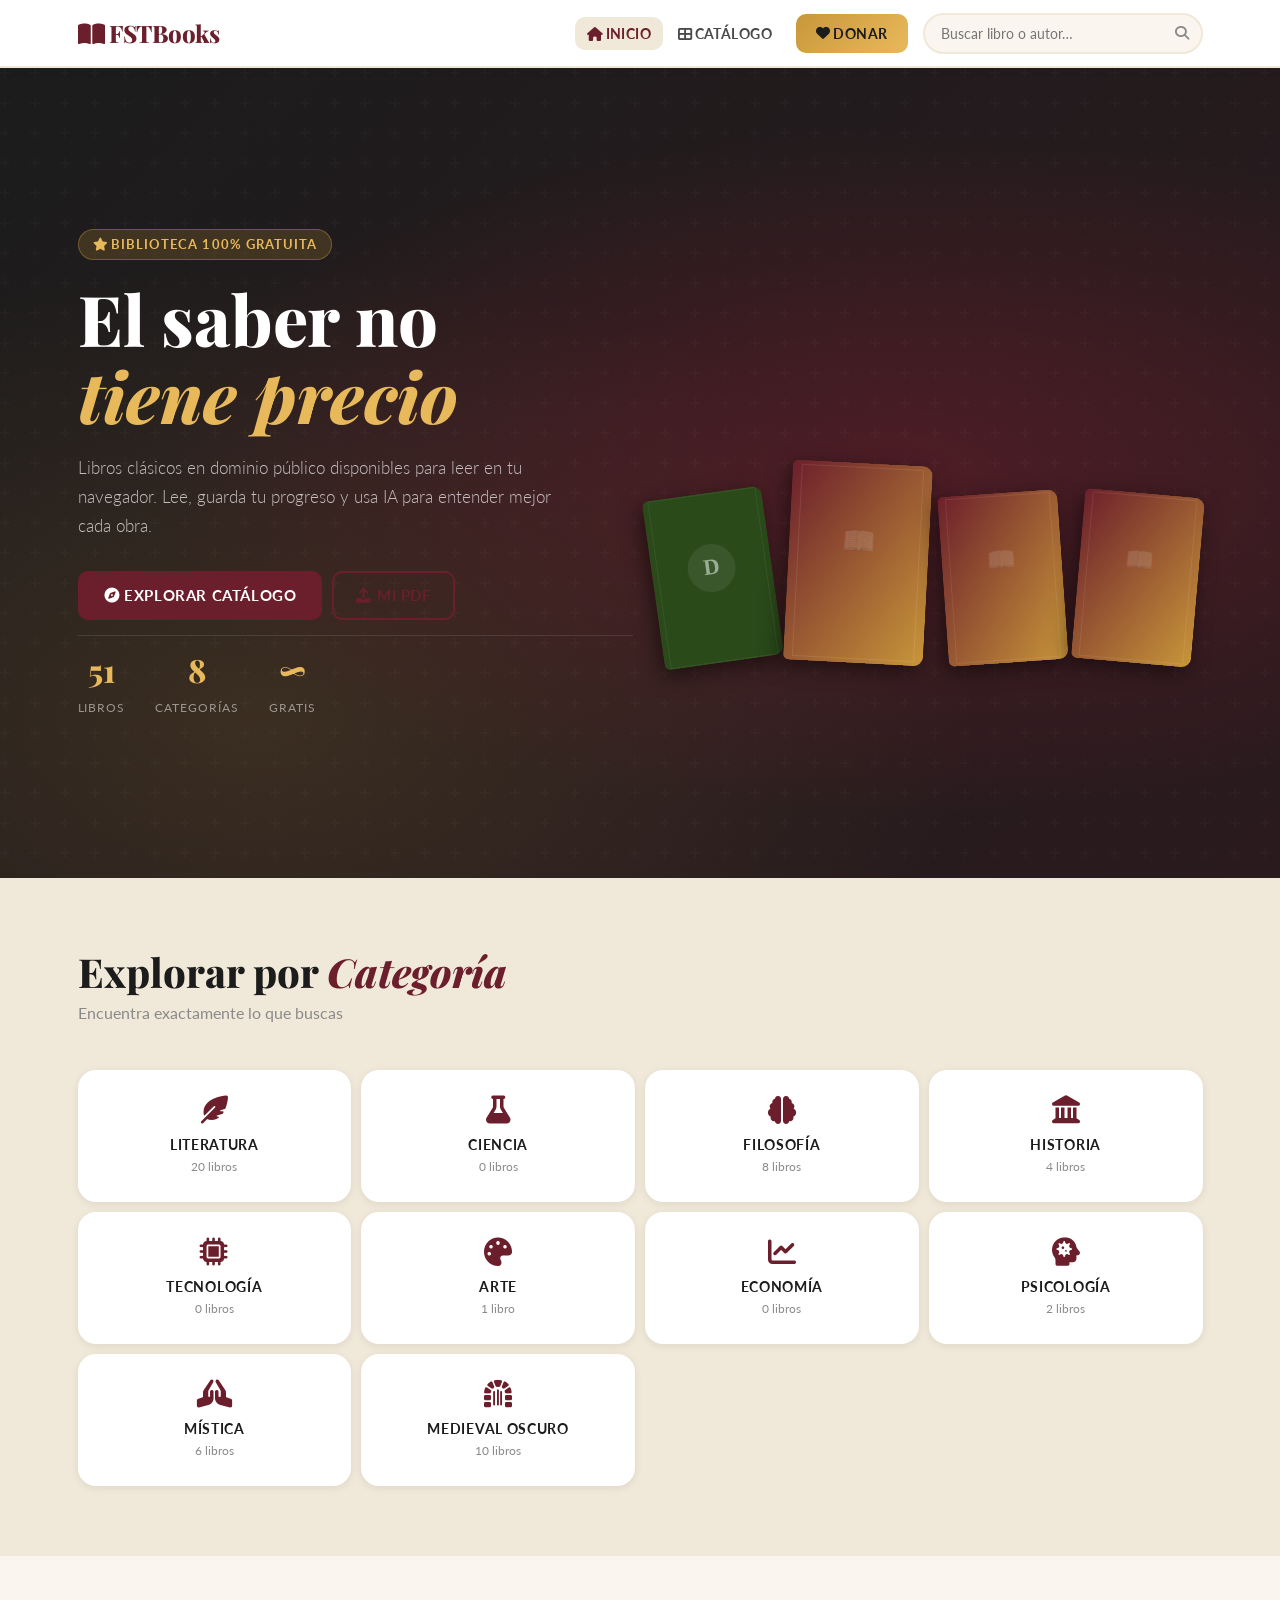
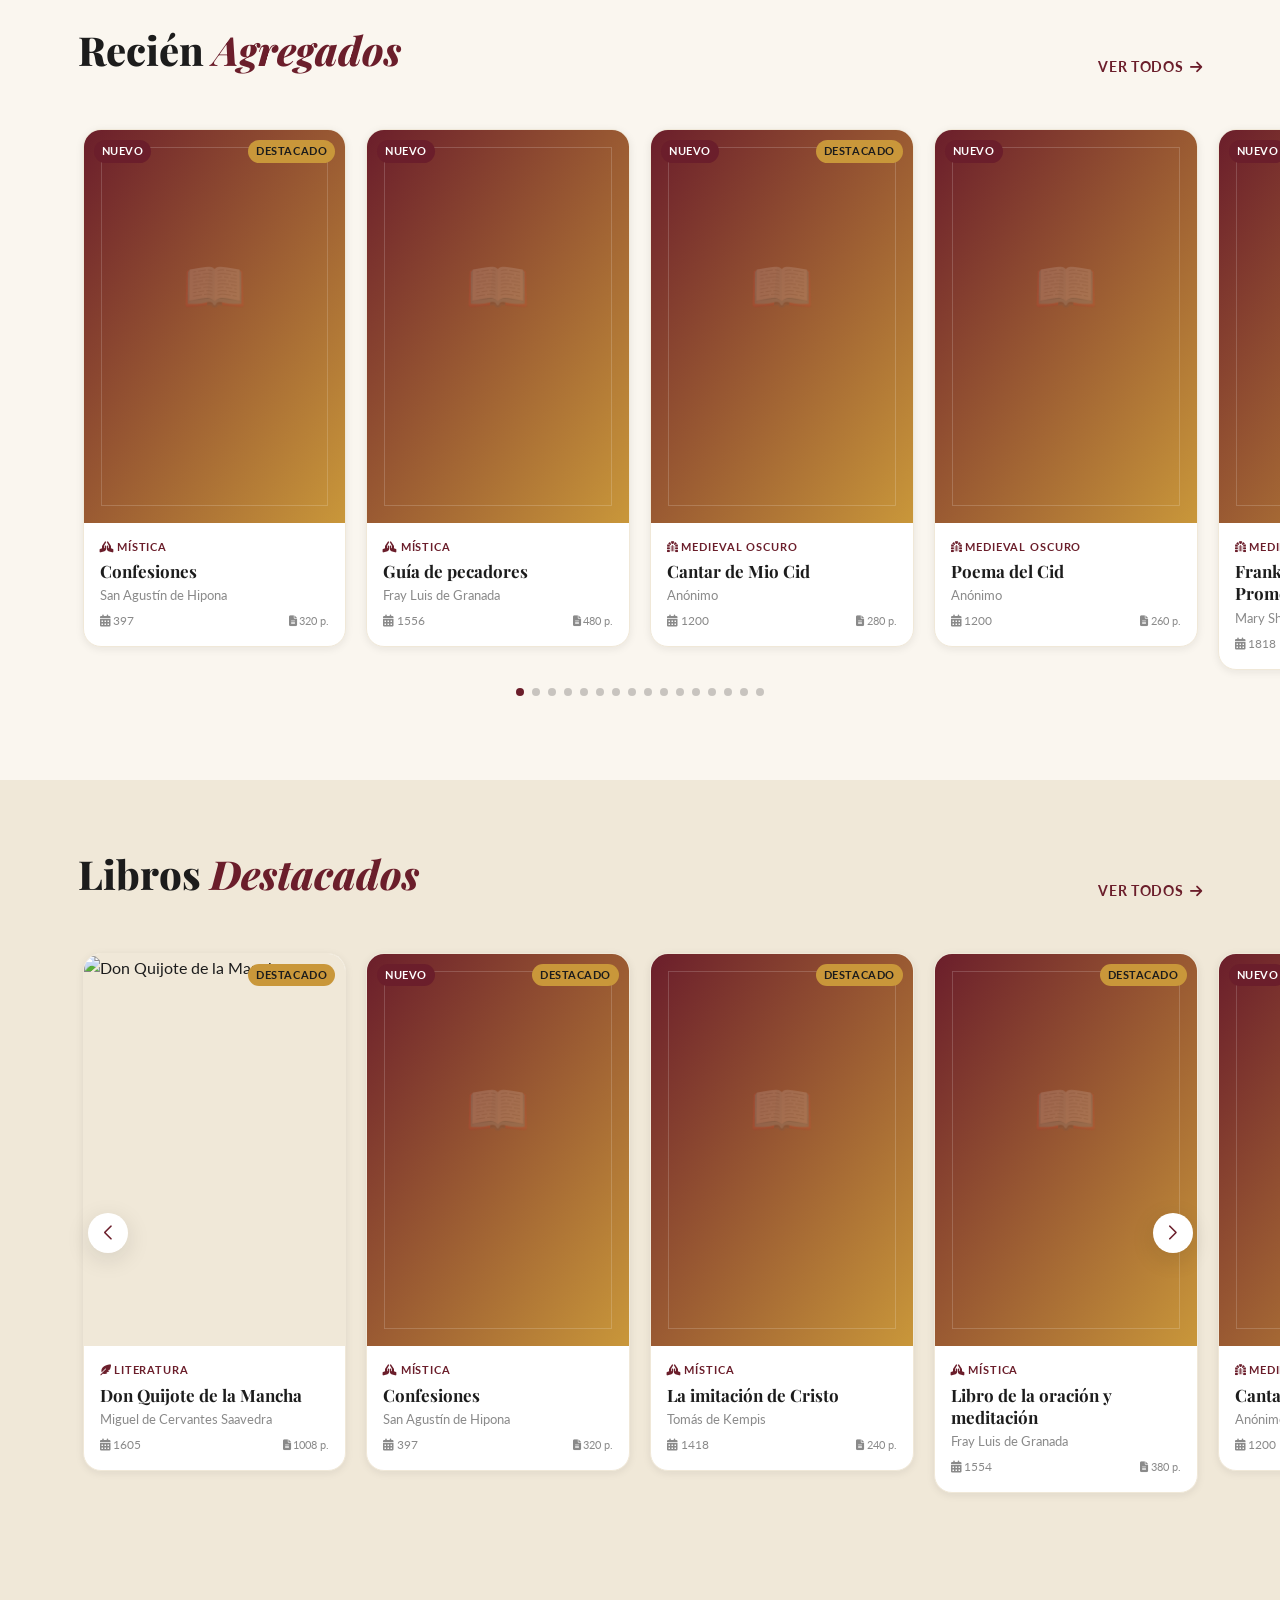
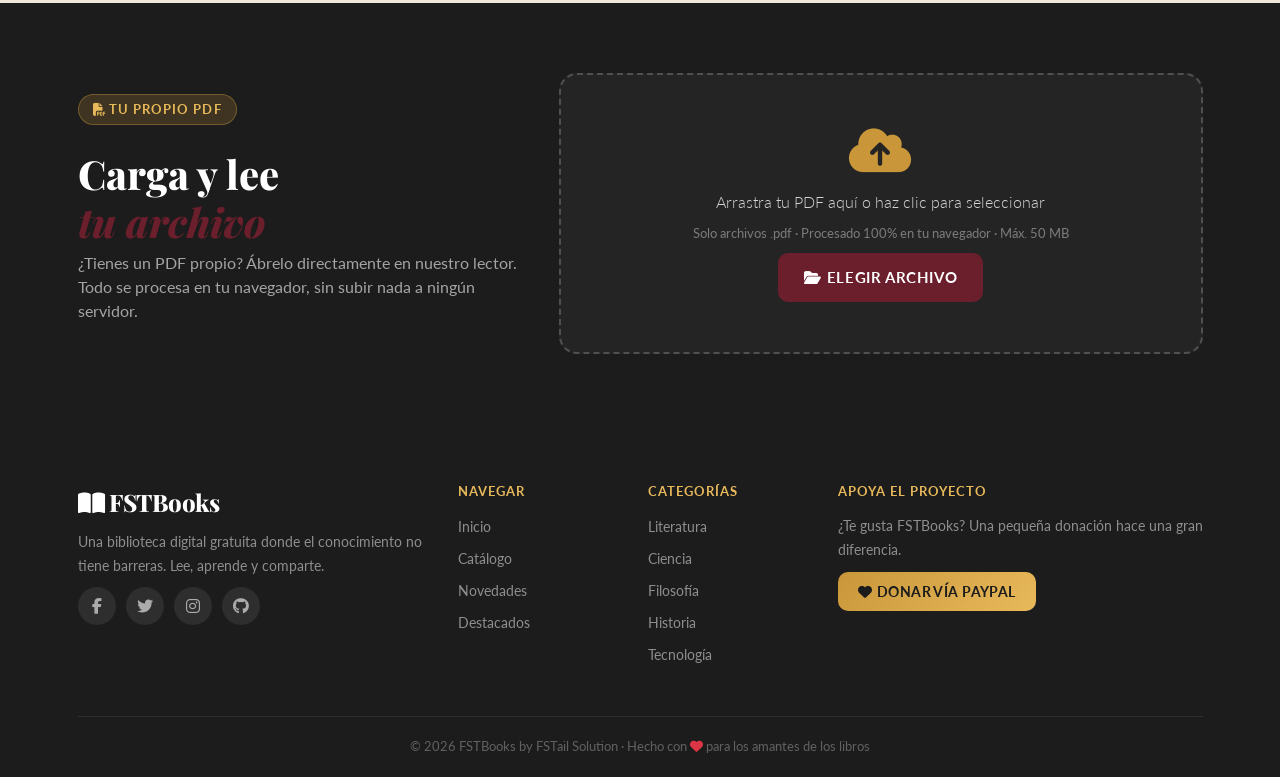
==== commit 0ffacf7b: "Refactor catalog page and update book data - Changed title and branding from "LibroVivo" to "FSTBook" ====
--- a/index.html
+++ b/index.html
@@ -3,8 +3,8 @@
 <head>
   <meta charset="UTF-8" />
   <meta name="viewport" content="width=device-width, initial-scale=1.0" />
-  <title>LibroVivo – Biblioteca Digital Gratuita</title>
-  <meta name="description" content="LibroVivo es tu biblioteca digital gratuita. Lee, descarga y disfruta miles de libros en PDF sin costo alguno." />
+  <title>FSTBooks – Biblioteca Digital Gratuita</title>
+  <meta name="description" content="FSTBooks es tu biblioteca digital gratuita. Lee, descarga y disfruta miles de libros en PDF sin costo alguno." />
   <link href="https://cdn.jsdelivr.net/npm/bootstrap@5.3.3/dist/css/bootstrap.min.css" rel="stylesheet" />
   <link rel="stylesheet" href="https://cdnjs.cloudflare.com/ajax/libs/font-awesome/6.5.1/css/all.min.css" />
   <link href="https://fonts.googleapis.com/css2?family=Playfair+Display:ital,wght@0,400;0,600;0,800;1,400&family=Lato:wght@300;400;700&display=swap" rel="stylesheet" />
@@ -17,7 +17,7 @@
 <nav class="navbar navbar-expand-lg lv-navbar sticky-top" id="mainNav">
   <div class="container">
     <a class="navbar-brand lv-brand" href="index.html">
-      <i class="fas fa-book-open me-2"></i>LibroVivo
+      <i class="fas fa-book-open me-2"></i>FSTBooks
     </a>
     <button class="navbar-toggler lv-toggler" type="button" data-bs-toggle="collapse" data-bs-target="#navMenu">
       <i class="fas fa-bars"></i>
@@ -139,7 +139,7 @@
     <button class="lv-modal-close" onclick="closeDonate()"><i class="fas fa-times"></i></button>
     <div class="text-center">
       <i class="fas fa-heart lv-donate-icon"></i>
-      <h3 class="lv-modal-title">Apoya LibroVivo</h3>
+      <h3 class="lv-modal-title">Apoya FSTBooks</h3>
       <p class="lv-modal-sub">Tu donación nos ayuda a mantener esta biblioteca gratuita y agregar más libros cada semana.</p>
       <div class="lv-donate-amounts">
         <button class="lv-donate-amount" onclick="donate(1)">$1</button>
@@ -160,7 +160,7 @@
   <div class="container">
     <div class="row g-4">
       <div class="col-lg-4">
-        <div class="lv-brand mb-3"><i class="fas fa-book-open me-2"></i>LibroVivo</div>
+        <div class="lv-brand mb-3"><i class="fas fa-book-open me-2"></i>FSTBooks</div>
         <p class="lv-footer-sub">Una biblioteca digital gratuita donde el conocimiento no tiene barreras. Lee, aprende y comparte.</p>
         <div class="lv-social-links mt-3">
           <a href="#"><i class="fab fa-facebook-f"></i></a>
@@ -184,12 +184,12 @@
       </div>
       <div class="col-lg-4">
         <h6 class="lv-footer-heading">Apoya el proyecto</h6>
-        <p class="lv-footer-sub">¿Te gusta LibroVivo? Una pequeña donación hace una gran diferencia.</p>
+        <p class="lv-footer-sub">¿Te gusta FSTBooks? Una pequeña donación hace una gran diferencia.</p>
         <button class="lv-btn-donate" onclick="openDonate()"><i class="fas fa-heart me-2"></i>Donar vía PayPal</button>
       </div>
     </div>
     <div class="lv-footer-bottom">
-      <span>© 2025 LibroVivo · Hecho con <i class="fas fa-heart text-danger"></i> para los amantes de los libros</span>
+      <span>© 2026 FSTBooks by <a href="https://alqmst99.github.io/profesional-plan/index.html"> <span>FST</span>ail Solution </a> · Hecho con <i class="fas fa-heart text-danger"></i> para los amantes de los libros</span>
     </div>
   </div>
 </footer>
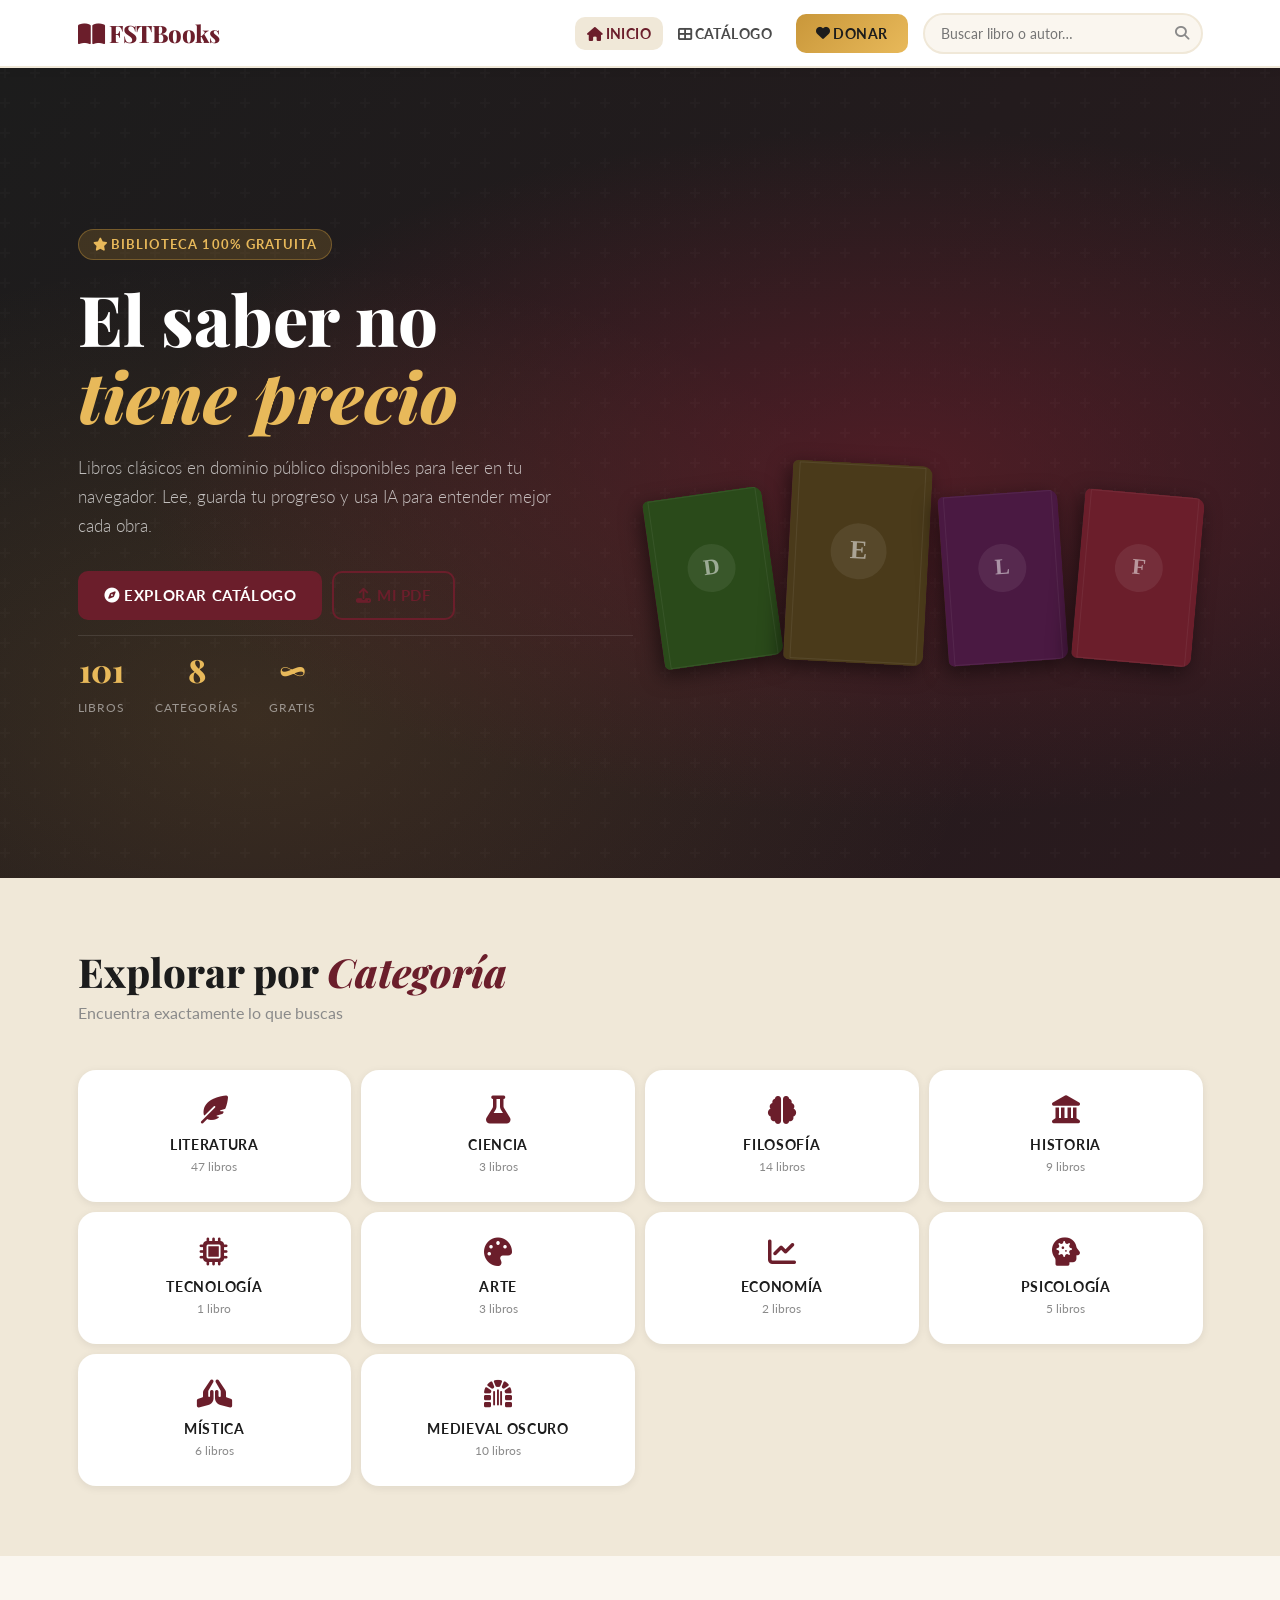
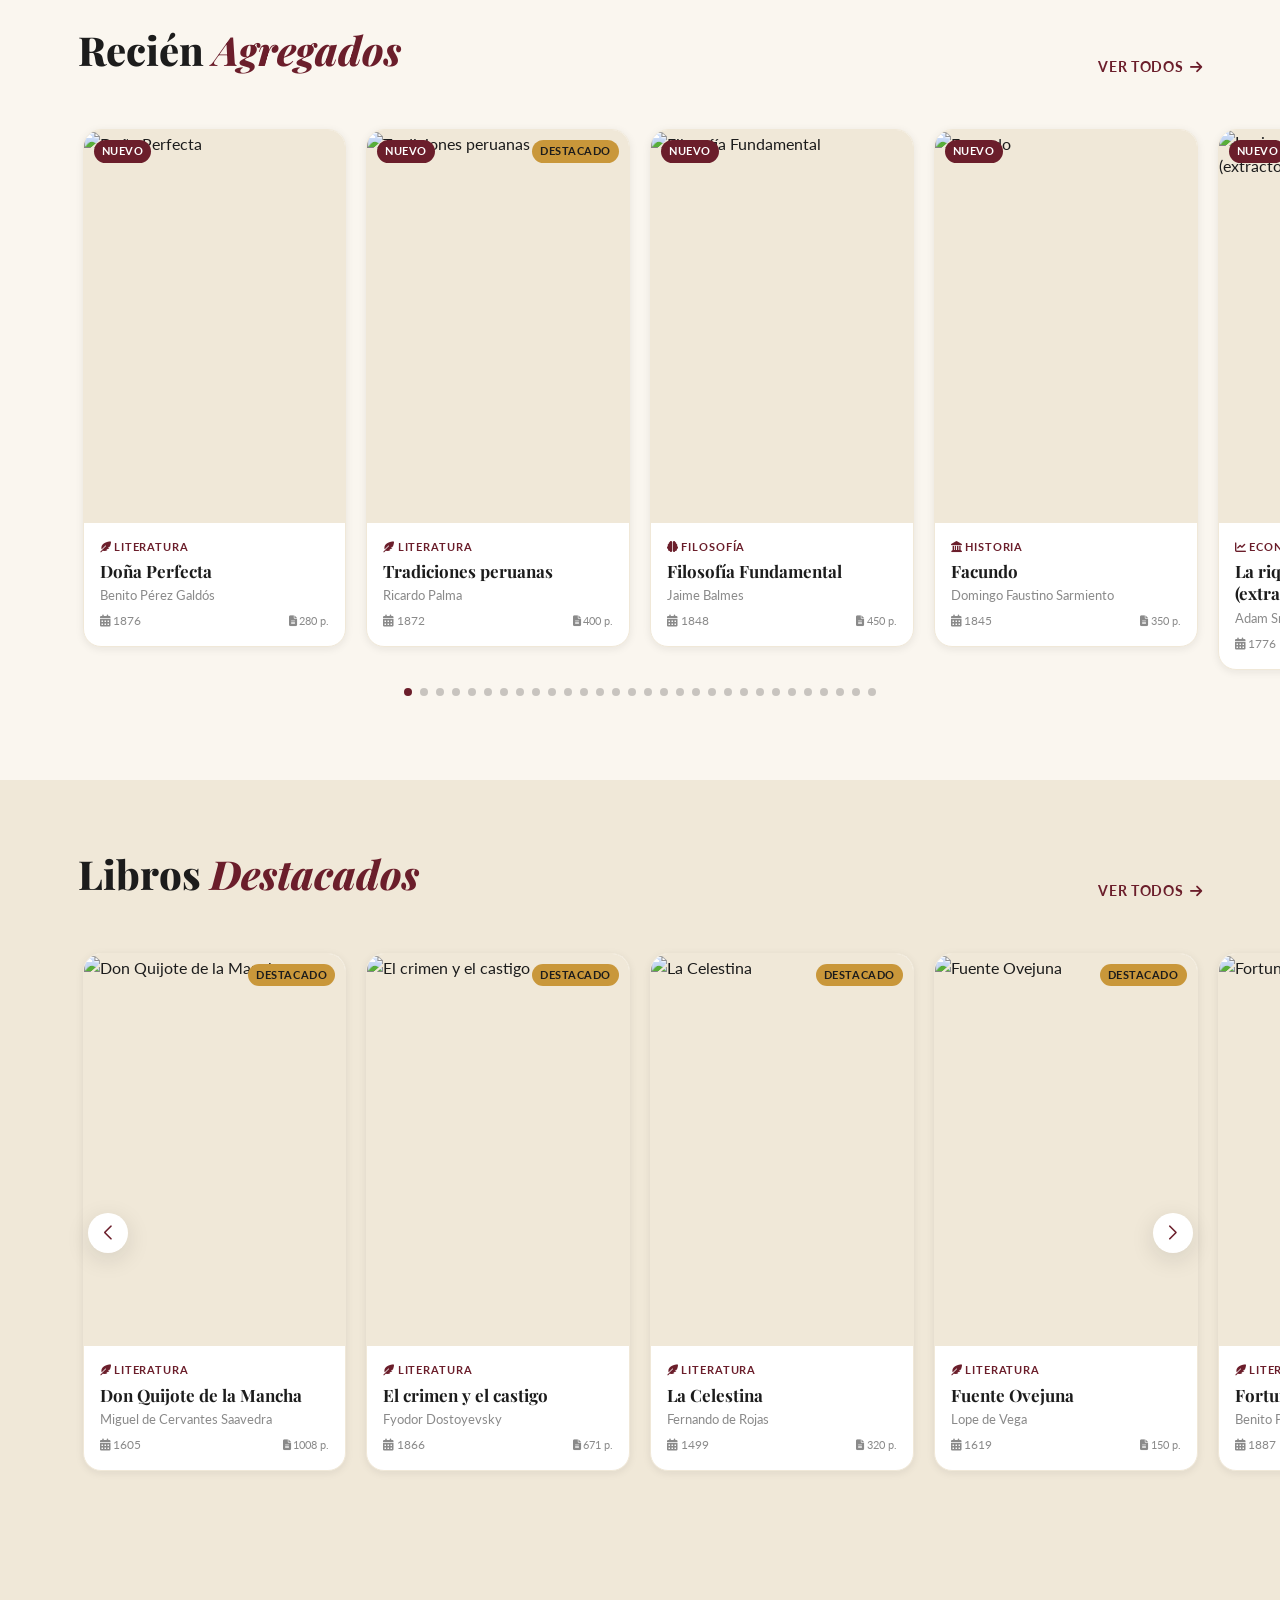
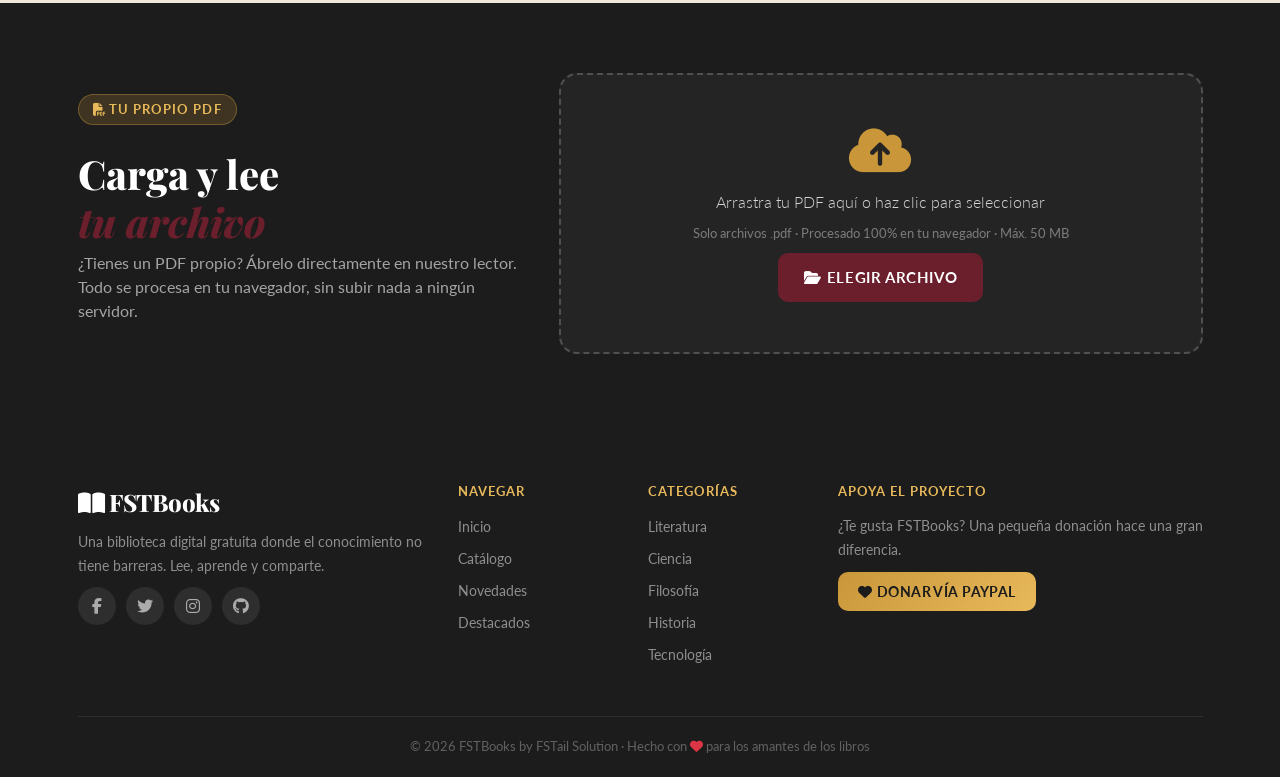
==== commit 0780d3f2: "Add main stylesheet for LibroVivo with responsive design and component styles" ====
--- a/index.html
+++ b/index.html
@@ -9,7 +9,7 @@
   <link rel="stylesheet" href="https://cdnjs.cloudflare.com/ajax/libs/font-awesome/6.5.1/css/all.min.css" />
   <link href="https://fonts.googleapis.com/css2?family=Playfair+Display:ital,wght@0,400;0,600;0,800;1,400&family=Lato:wght@300;400;700&display=swap" rel="stylesheet" />
   <link rel="stylesheet" href="https://cdn.jsdelivr.net/npm/swiper@11/swiper-bundle.min.css" />
-  <link rel="stylesheet" href="../style/style.css" />
+  <link rel="stylesheet" href="./style.css" />
 </head>
 <body>
 
--- a/style.css
+++ b/style.css
@@ -0,0 +1,1251 @@
+/* ============================================================
+   LibroVivo – style.css
+   Paleta: Crema cálido · Borgogña · Dorado · Carbón
+   Tipografía: Playfair Display + Lato
+   ============================================================ */
+
+@import url('https://fonts.googleapis.com/css2?family=Playfair+Display:ital,wght@0,400;0,600;0,800;1,400&family=Lato:wght@300;400;700&display=swap');
+
+/* ---- VARIABLES ---- */
+:root {
+  --cream:      #FAF6EF;
+  --cream-dark: #F0E8D8;
+  --borgogna:   #6B1E2B;
+  --borgogna-l: #8B2E3E;
+  --gold:       #C9973A;
+  --gold-light: #E8B95A;
+  --carbon:     #1C1C1C;
+  --gray:       #4A4A4A;
+  --gray-light: #8A8A8A;
+  --white:      #FFFFFF;
+  --shadow-sm:  0 2px 8px rgba(28,28,28,.08);
+  --shadow-md:  0 6px 24px rgba(28,28,28,.12);
+  --shadow-lg:  0 16px 48px rgba(28,28,28,.18);
+  --radius:     10px;
+  --radius-lg:  18px;
+  --transition: .3s cubic-bezier(.4,0,.2,1);
+}
+
+/* ---- RESET ---- */
+*, *::before, *::after { box-sizing: border-box; margin: 0; padding: 0; }
+html { font-size: 62.5%; scroll-behavior: smooth; background: var(--cream); overflow-x: hidden; }
+body { font-family: 'Lato', sans-serif; font-size: 1.6rem; color: var(--carbon); background: var(--cream); }
+a { text-decoration: none; color: inherit; transition: var(--transition); }
+img { max-width: 100%; }
+em { font-style: italic; color: var(--borgogna); }
+
+/* ---- SCROLLBAR ---- */
+::-webkit-scrollbar { width: .6rem; }
+::-webkit-scrollbar-track { background: var(--cream-dark); }
+::-webkit-scrollbar-thumb { background: var(--borgogna); border-radius: 3px; }
+
+/* ======================================================
+   NAVBAR
+   ====================================================== */
+.lv-navbar {
+  background: var(--white);
+  border-bottom: 2px solid var(--cream-dark);
+  box-shadow: var(--shadow-sm);
+  padding: 1.2rem 0;
+  transition: var(--transition);
+  z-index: 1000;
+}
+.lv-navbar.scrolled {
+  box-shadow: var(--shadow-md);
+}
+.lv-brand {
+  font-family: 'Playfair Display', serif;
+  font-size: 2.4rem;
+  font-weight: 800;
+  color: var(--borgogna) !important;
+  letter-spacing: -.02em;
+}
+.lv-brand:hover { color: var(--borgogna-l) !important; }
+
+.lv-nav-link {
+  font-size: 1.4rem;
+  font-weight: 700;
+  color: var(--gray) !important;
+  padding: .6rem 1.2rem !important;
+  border-radius: var(--radius);
+  letter-spacing: .03em;
+  text-transform: uppercase;
+}
+.lv-nav-link:hover, .lv-nav-link.active {
+  color: var(--borgogna) !important;
+  background: var(--cream-dark);
+}
+.lv-toggler {
+  border: 2px solid var(--cream-dark);
+  padding: .6rem .9rem;
+  border-radius: var(--radius);
+  color: var(--borgogna);
+  background: transparent;
+  font-size: 1.6rem;
+}
+
+/* ---- BUTTONS ---- */
+.lv-btn-primary {
+  display: inline-flex;
+  align-items: center;
+  justify-content: center;
+  background: var(--borgogna);
+  color: var(--white);
+  padding: 1.1rem 2.4rem;
+  border-radius: var(--radius);
+  font-family: 'Lato', sans-serif;
+  font-size: 1.5rem;
+  font-weight: 700;
+  border: 2px solid var(--borgogna);
+  cursor: pointer;
+  transition: var(--transition);
+  letter-spacing: .04em;
+  text-transform: uppercase;
+}
+.lv-btn-primary:hover {
+  background: var(--borgogna-l);
+  border-color: var(--borgogna-l);
+  color: var(--white);
+  transform: translateY(-2px);
+  box-shadow: 0 8px 24px rgba(107,30,43,.3);
+}
+.lv-btn-outline {
+  display: inline-flex;
+  align-items: center;
+  justify-content: center;
+  background: transparent;
+  color: var(--borgogna);
+  padding: 1rem 2.2rem;
+  border-radius: var(--radius);
+  font-size: 1.5rem;
+  font-weight: 700;
+  border: 2px solid var(--borgogna);
+  cursor: pointer;
+  transition: var(--transition);
+  letter-spacing: .04em;
+  text-transform: uppercase;
+}
+.lv-btn-outline:hover {
+  background: var(--borgogna);
+  color: var(--white);
+  transform: translateY(-2px);
+}
+.lv-btn-donate {
+  display: inline-flex;
+  align-items: center;
+  justify-content: center;
+  background: linear-gradient(135deg, var(--gold), var(--gold-light));
+  color: var(--carbon);
+  padding: .9rem 2rem;
+  border-radius: var(--radius);
+  font-size: 1.4rem;
+  font-weight: 700;
+  border: none;
+  cursor: pointer;
+  transition: var(--transition);
+  text-transform: uppercase;
+  letter-spacing: .03em;
+}
+.lv-btn-donate:hover {
+  filter: brightness(1.08);
+  transform: translateY(-2px);
+  box-shadow: 0 6px 20px rgba(201,151,58,.35);
+  color: var(--carbon);
+}
+
+/* ---- SEARCH ---- */
+.lv-search-wrap {
+  position: relative;
+}
+.lv-search-input {
+  background: var(--cream);
+  border: 2px solid var(--cream-dark);
+  border-radius: 50px;
+  padding: .8rem 4rem .8rem 1.6rem;
+  font-size: 1.4rem;
+  font-family: 'Lato', sans-serif;
+  color: var(--carbon);
+  width: 28rem;
+  transition: var(--transition);
+}
+.lv-search-input:focus {
+  outline: none;
+  border-color: var(--borgogna);
+  background: var(--white);
+  box-shadow: 0 0 0 3px rgba(107,30,43,.1);
+}
+.lv-search-icon {
+  position: absolute;
+  right: 1.4rem;
+  top: 50%;
+  transform: translateY(-50%);
+  color: var(--gray-light);
+  font-size: 1.4rem;
+}
+.lv-search-dropdown {
+  position: absolute;
+  top: calc(100% + .6rem);
+  left: 0;
+  right: 0;
+  background: var(--white);
+  border-radius: var(--radius);
+  box-shadow: var(--shadow-lg);
+  z-index: 2000;
+  overflow: hidden;
+  display: none;
+}
+.lv-search-dropdown.open { display: block; }
+.lv-search-item {
+  display: flex;
+  align-items: center;
+  gap: 1.2rem;
+  padding: 1rem 1.4rem;
+  cursor: pointer;
+  transition: var(--transition);
+}
+.lv-search-item:hover { background: var(--cream); }
+.lv-search-item img { width: 4rem; height: 5.5rem; object-fit: cover; border-radius: 4px; }
+.lv-search-item-meta h6 { font-size: 1.3rem; margin: 0; font-family: 'Playfair Display', serif; }
+.lv-search-item-meta small { color: var(--gray-light); font-size: 1.1rem; }
+
+/* ======================================================
+   HERO
+   ====================================================== */
+.lv-hero {
+  position: relative;
+  background: var(--carbon);
+  overflow: hidden;
+  min-height: 90vh;
+  display: flex;
+  align-items: center;
+}
+.lv-hero-bg {
+  position: absolute;
+  inset: 0;
+  background: 
+    radial-gradient(ellipse at 70% 50%, rgba(107,30,43,.6) 0%, transparent 60%),
+    radial-gradient(ellipse at 20% 80%, rgba(201,151,58,.15) 0%, transparent 50%),
+    linear-gradient(135deg, #1C1C1C 0%, #2A1A1E 100%);
+}
+.lv-hero-bg::before {
+  content: '';
+  position: absolute;
+  inset: 0;
+  background-image: url("data:image/svg+xml,%3Csvg width='60' height='60' viewBox='0 0 60 60' xmlns='http://www.w3.org/2000/svg'%3E%3Cg fill='none' fill-rule='evenodd'%3E%3Cg fill='%23ffffff' fill-opacity='0.02'%3E%3Cpath d='M36 34v-4h-2v4h-4v2h4v4h2v-4h4v-2h-4zm0-30V0h-2v4h-4v2h4v4h2V6h4V4h-4zM6 34v-4H4v4H0v2h4v4h2v-4h4v-2H6zM6 4V0H4v4H0v2h4v4h2V6h4V4H6z'/%3E%3C/g%3E%3C/g%3E%3C/svg%3E");
+}
+.lv-hero-content {
+  position: relative;
+  z-index: 1;
+  padding-top: 6rem;
+  padding-bottom: 6rem;
+}
+.min-vh-75 { min-height: 75vh; }
+.lv-hero-badge {
+  display: inline-flex;
+  align-items: center;
+  background: rgba(201,151,58,.2);
+  border: 1px solid rgba(201,151,58,.4);
+  color: var(--gold-light);
+  padding: .5rem 1.4rem;
+  border-radius: 50px;
+  font-size: 1.3rem;
+  font-weight: 700;
+  text-transform: uppercase;
+  letter-spacing: .08em;
+  margin-bottom: 2rem;
+}
+.lv-hero-title {
+  font-family: 'Playfair Display', serif;
+  font-size: clamp(4rem, 6vw, 7rem);
+  font-weight: 800;
+  color: var(--white);
+  line-height: 1.1;
+  margin-bottom: 2rem;
+}
+.lv-hero-title em {
+  color: var(--gold-light);
+  font-style: italic;
+}
+.lv-hero-sub {
+  font-size: 1.7rem;
+  color: rgba(255,255,255,.7);
+  line-height: 1.7;
+  max-width: 50rem;
+  margin-bottom: 3rem;
+  font-weight: 300;
+}
+.lv-hero-stats {
+  display: flex;
+  gap: 3rem;
+  padding-top: 1rem;
+  border-top: 1px solid rgba(255,255,255,.1);
+  margin-top: 1rem;
+}
+.lv-stat { text-align: center; }
+.lv-stat span {
+  display: block;
+  font-family: 'Playfair Display', serif;
+  font-size: 3.2rem;
+  font-weight: 800;
+  color: var(--gold-light);
+}
+.lv-stat small { color: rgba(255,255,255,.5); font-size: 1.2rem; text-transform: uppercase; letter-spacing: .08em; }
+
+/* Hero books float */
+.lv-hero-books {
+  display: flex;
+  justify-content: center;
+  align-items: flex-end;
+  gap: 1.5rem;
+  height: 42rem;
+  padding-bottom: 2rem;
+}
+.lv-hero-book-wrap {
+  animation: floatBook 4s ease-in-out infinite;
+  display: flex;
+  align-items: flex-end;
+}
+.lv-hero-book-wrap:nth-child(1) { animation-delay: 0s;   transform: rotate(-8deg); }
+.lv-hero-book-wrap:nth-child(2) { animation-delay: .6s;  transform: rotate(3deg);  }
+.lv-hero-book-wrap:nth-child(3) { animation-delay: 1.2s; transform: rotate(-4deg); }
+.lv-hero-book-wrap:nth-child(4) { animation-delay: 1.8s; transform: rotate(5deg);  }
+.lv-hero-book {
+  width: 12rem;
+  height: 17rem;
+  border-radius: 6px 10px 10px 6px;
+  object-fit: cover;
+  box-shadow: -4px 6px 20px rgba(0,0,0,.5), 4px 0 0 rgba(255,255,255,.06) inset;
+  transition: transform var(--transition), box-shadow var(--transition);
+  cursor: pointer;
+  display: block;
+}
+.lv-hero-book-wrap:nth-child(2) .lv-hero-book { width: 14rem; height: 20rem; }
+.lv-hero-book:hover {
+  transform: scale(1.08) translateY(-8px);
+  box-shadow: -4px 16px 40px rgba(0,0,0,.7);
+}
+@keyframes floatBook {
+  0%,100% { transform: rotate(var(--rot, 0deg)) translateY(0); }
+  50%      { transform: rotate(var(--rot, 0deg)) translateY(-14px); }
+}
+.lv-hero-book-wrap:nth-child(1) { --rot: -8deg; }
+.lv-hero-book-wrap:nth-child(2) { --rot: 3deg; }
+.lv-hero-book-wrap:nth-child(3) { --rot: -4deg; }
+.lv-hero-book-wrap:nth-child(4) { --rot: 5deg; }
+
+/* ======================================================
+   SECTIONS GENÉRICOS
+   ====================================================== */
+.lv-section { padding: 7rem 0; }
+.lv-section-header {
+  display: flex;
+  align-items: flex-end;
+  justify-content: space-between;
+  margin-bottom: 3.5rem;
+  flex-wrap: wrap;
+  gap: 1rem;
+}
+.lv-section-title {
+  font-family: 'Playfair Display', serif;
+  font-size: clamp(2.8rem, 4vw, 4rem);
+  font-weight: 800;
+  color: var(--carbon);
+  line-height: 1.2;
+}
+.lv-section-sub {
+  color: var(--gray-light);
+  font-size: 1.6rem;
+  margin-top: .5rem;
+}
+.lv-link-more {
+  color: var(--borgogna);
+  font-size: 1.4rem;
+  font-weight: 700;
+  text-transform: uppercase;
+  letter-spacing: .05em;
+  border-bottom: 2px solid transparent;
+}
+.lv-link-more:hover { border-color: var(--borgogna); }
+
+/* ======================================================
+   BOOK CARD
+   ====================================================== */
+.lv-book-card {
+  background: var(--white);
+  border-radius: var(--radius-lg);
+  overflow: hidden;
+  box-shadow: var(--shadow-sm);
+  transition: var(--transition);
+  cursor: pointer;
+  height: 100%;
+  display: flex;
+  flex-direction: column;
+  border: 1px solid var(--cream-dark);
+}
+.lv-book-card:hover {
+  transform: translateY(-6px);
+  box-shadow: var(--shadow-lg);
+  border-color: var(--gold);
+}
+.lv-book-cover-wrap {
+  position: relative;
+  aspect-ratio: 2/3;
+  overflow: hidden;
+  background: var(--cream-dark);
+}
+.lv-book-cover {
+  width: 100%;
+  height: 100%;
+  object-fit: cover;
+  transition: transform .5s ease;
+}
+.lv-book-card:hover .lv-book-cover { transform: scale(1.05); }
+.lv-book-overlay {
+  position: absolute;
+  inset: 0;
+  background: linear-gradient(to top, rgba(28,28,28,.9) 0%, transparent 50%);
+  opacity: 0;
+  transition: var(--transition);
+  display: flex;
+  align-items: flex-end;
+  justify-content: center;
+  padding-bottom: 2rem;
+}
+.lv-book-card:hover .lv-book-overlay { opacity: 1; }
+.lv-read-btn {
+  background: var(--borgogna);
+  color: var(--white);
+  padding: .8rem 2rem;
+  border-radius: var(--radius);
+  font-size: 1.3rem;
+  font-weight: 700;
+  text-transform: uppercase;
+  letter-spacing: .05em;
+  border: 2px solid var(--borgogna);
+  transform: translateY(1rem);
+  transition: var(--transition);
+}
+.lv-book-card:hover .lv-read-btn { transform: translateY(0); }
+.lv-read-btn:hover { background: var(--gold); border-color: var(--gold); color: var(--carbon); }
+.lv-badge-new, .lv-badge-featured {
+  position: absolute;
+  top: 1rem;
+  padding: .3rem .8rem;
+  border-radius: 50px;
+  font-size: 1.1rem;
+  font-weight: 700;
+  text-transform: uppercase;
+  letter-spacing: .05em;
+}
+.lv-badge-new { left: 1rem; background: var(--borgogna); color: var(--white); }
+.lv-badge-featured { right: 1rem; background: var(--gold); color: var(--carbon); }
+.lv-badge-demo {
+  position: absolute;
+  bottom: 1rem; left: 1rem;
+  background: rgba(28,28,28,.75);
+  color: rgba(255,255,255,.55);
+  padding: .3rem .8rem;
+  border-radius: 50px;
+  font-size: 1rem;
+  font-weight: 700;
+  text-transform: uppercase;
+  letter-spacing: .05em;
+  backdrop-filter: blur(4px);
+}
+/* Demo mode in reader */
+.lv-demo-mode {
+  text-align: center;
+  padding: 4rem 2rem;
+  max-width: 56rem;
+}
+.lv-demo-meta {
+  display: flex;
+  gap: 2rem;
+  justify-content: center;
+  flex-wrap: wrap;
+  margin: 1.5rem 0;
+  color: rgba(255,255,255,.5);
+  font-size: 1.4rem;
+}
+.lv-demo-notice {
+  background: rgba(201,151,58,.12);
+  border: 1px solid rgba(201,151,58,.3);
+  color: rgba(255,255,255,.6);
+  border-radius: var(--radius);
+  padding: 1.4rem 2rem;
+  font-size: 1.4rem;
+  line-height: 1.6;
+  margin: 2rem 0;
+  text-align: left;
+}
+.lv-book-info {
+  padding: 1.6rem;
+  flex: 1;
+  display: flex;
+  flex-direction: column;
+}
+.lv-book-category {
+  font-size: 1.1rem;
+  font-weight: 700;
+  text-transform: uppercase;
+  letter-spacing: .08em;
+  color: var(--borgogna);
+  margin-bottom: .5rem;
+}
+.lv-book-title {
+  font-family: 'Playfair Display', serif;
+  font-size: 1.7rem;
+  font-weight: 700;
+  color: var(--carbon);
+  line-height: 1.3;
+  margin-bottom: .4rem;
+  display: -webkit-box;
+  -webkit-line-clamp: 2;
+  -webkit-box-orient: vertical;
+  overflow: hidden;
+}
+.lv-book-author {
+  font-size: 1.3rem;
+  color: var(--gray-light);
+  margin-bottom: .4rem;
+}
+.lv-book-year {
+  font-size: 1.2rem;
+  color: var(--gray-light);
+  margin-top: auto;
+}
+.lv-book-pages {
+  font-size: 1.1rem;
+  color: var(--gray-light);
+}
+
+/* ======================================================
+   SWIPER
+   ====================================================== */
+.lv-swiper { padding: 1.5rem .5rem 4rem !important; overflow: visible; }
+.lv-swiper .swiper-slide { height: auto; }
+.lv-swiper-pagination { --swiper-pagination-color: var(--borgogna); }
+.lv-swiper-nav {
+  color: var(--borgogna) !important;
+  background: var(--white);
+  width: 4rem !important;
+  height: 4rem !important;
+  border-radius: 50%;
+  box-shadow: var(--shadow-md);
+  transition: var(--transition);
+}
+.lv-swiper-nav::after { font-size: 1.4rem !important; font-weight: 900; }
+.lv-swiper-nav:hover { background: var(--borgogna); color: var(--white) !important; }
+
+/* ======================================================
+   CATEGORIES GRID
+   ====================================================== */
+.lv-categories-section { background: var(--cream-dark); }
+.lv-category-card {
+  background: var(--white);
+  border-radius: var(--radius-lg);
+  padding: 2.4rem 2rem;
+  text-align: center;
+  cursor: pointer;
+  transition: var(--transition);
+  border: 2px solid transparent;
+  box-shadow: var(--shadow-sm);
+}
+.lv-category-card:hover {
+  border-color: var(--borgogna);
+  transform: translateY(-4px);
+  box-shadow: var(--shadow-md);
+}
+.lv-category-card.active {
+  background: var(--borgogna);
+  border-color: var(--borgogna);
+  color: var(--white);
+}
+.lv-category-card.active .lv-category-icon,
+.lv-category-card.active .lv-category-name { color: var(--white); }
+.lv-category-icon {
+  font-size: 2.8rem;
+  color: var(--borgogna);
+  margin-bottom: 1rem;
+  display: block;
+  transition: var(--transition);
+}
+.lv-category-name {
+  font-size: 1.4rem;
+  font-weight: 700;
+  color: var(--carbon);
+  text-transform: uppercase;
+  letter-spacing: .05em;
+}
+.lv-category-count {
+  font-size: 1.2rem;
+  color: var(--gray-light);
+  margin-top: .3rem;
+}
+.lv-category-card.active .lv-category-count { color: rgba(255,255,255,.7); }
+
+/* ======================================================
+   UPLOAD SECTION
+   ====================================================== */
+.lv-upload-section { background: var(--carbon); }
+.lv-upload-section .lv-section-title { color: var(--white); }
+.lv-upload-section .lv-section-sub { color: rgba(255,255,255,.6); }
+.lv-upload-section .lv-hero-badge { margin-bottom: 2rem; }
+.lv-upload-box {
+  background: rgba(255,255,255,.04);
+  border: 2px dashed rgba(255,255,255,.2);
+  border-radius: var(--radius-lg);
+  padding: 5rem 3rem;
+  text-align: center;
+  transition: var(--transition);
+  cursor: pointer;
+}
+.lv-upload-box:hover, .lv-upload-box.dragover {
+  border-color: var(--gold);
+  background: rgba(201,151,58,.08);
+}
+.lv-upload-icon { font-size: 5rem; color: var(--gold); display: block; margin-bottom: 1.5rem; }
+.lv-upload-text { font-size: 1.6rem; color: rgba(255,255,255,.8); font-weight: 300; }
+.lv-upload-box small { color: rgba(255,255,255,.4); font-size: 1.3rem; display: block; margin-top: .5rem; }
+
+/* ======================================================
+   NEW / FEATURED SECTION
+   ====================================================== */
+.lv-new-section { background: var(--cream); }
+.lv-featured-section { background: var(--cream-dark); }
+
+/* ======================================================
+   DONATE MODAL
+   ====================================================== */
+.lv-modal-overlay {
+  position: fixed;
+  inset: 0;
+  background: rgba(28,28,28,.7);
+  z-index: 9000;
+  display: flex;
+  align-items: center;
+  justify-content: center;
+  opacity: 0;
+  pointer-events: none;
+  transition: var(--transition);
+  backdrop-filter: blur(4px);
+}
+.lv-modal-overlay.open { opacity: 1; pointer-events: all; }
+.lv-modal {
+  background: var(--white);
+  border-radius: var(--radius-lg);
+  padding: 3.5rem;
+  max-width: 48rem;
+  width: 90%;
+  position: relative;
+  box-shadow: var(--shadow-lg);
+  transform: scale(.95);
+  transition: var(--transition);
+}
+.lv-modal-overlay.open .lv-modal { transform: scale(1); }
+.lv-modal-close {
+  position: absolute;
+  top: 1.5rem;
+  right: 1.5rem;
+  background: var(--cream);
+  border: none;
+  border-radius: 50%;
+  width: 3.6rem;
+  height: 3.6rem;
+  font-size: 1.4rem;
+  cursor: pointer;
+  color: var(--gray);
+  transition: var(--transition);
+  display: flex;
+  align-items: center;
+  justify-content: center;
+}
+.lv-modal-close:hover { background: var(--borgogna); color: var(--white); }
+.lv-donate-icon { font-size: 4rem; color: var(--borgogna); display: block; margin-bottom: 1rem; }
+.lv-modal-title { font-family: 'Playfair Display', serif; font-size: 2.6rem; font-weight: 800; color: var(--carbon); margin-bottom: 1rem; }
+.lv-modal-sub { color: var(--gray-light); font-size: 1.5rem; line-height: 1.6; margin-bottom: 2rem; }
+.lv-donate-amounts {
+  display: flex;
+  gap: 1rem;
+  justify-content: center;
+  flex-wrap: wrap;
+  margin-bottom: 1rem;
+}
+.lv-donate-amount {
+  padding: 1rem 2rem;
+  border: 2px solid var(--cream-dark);
+  border-radius: var(--radius);
+  background: transparent;
+  font-size: 1.6rem;
+  font-weight: 700;
+  cursor: pointer;
+  transition: var(--transition);
+  color: var(--carbon);
+  position: relative;
+}
+.lv-donate-amount:hover, .lv-donate-amount.selected {
+  border-color: var(--borgogna);
+  background: var(--borgogna);
+  color: var(--white);
+}
+.lv-donate-popular { border-color: var(--gold); }
+.lv-donate-popular span {
+  position: absolute;
+  top: -1rem;
+  left: 50%;
+  transform: translateX(-50%);
+  background: var(--gold);
+  color: var(--carbon);
+  font-size: 1rem;
+  padding: .1rem .7rem;
+  border-radius: 50px;
+  font-weight: 700;
+  white-space: nowrap;
+}
+
+/* ======================================================
+   FOOTER
+   ====================================================== */
+.lv-footer {
+  background: var(--carbon);
+  color: rgba(255,255,255,.7);
+  padding: 6rem 0 0;
+}
+.lv-footer .lv-brand { color: var(--white) !important; }
+.lv-footer-sub { font-size: 1.4rem; color: rgba(255,255,255,.5); line-height: 1.7; }
+.lv-footer-heading {
+  color: var(--gold-light);
+  font-size: 1.3rem;
+  font-weight: 700;
+  text-transform: uppercase;
+  letter-spacing: .08em;
+  margin-bottom: 1.5rem;
+}
+.lv-footer-list { list-style: none; padding: 0; }
+.lv-footer-list li { margin-bottom: .8rem; }
+.lv-footer-list a { font-size: 1.4rem; color: rgba(255,255,255,.5); }
+.lv-footer-list a:hover { color: var(--white); }
+.lv-social-links { display: flex; gap: 1rem; }
+.lv-social-links a {
+  width: 3.8rem; height: 3.8rem;
+  border-radius: 50%;
+  background: rgba(255,255,255,.08);
+  color: rgba(255,255,255,.6);
+  display: flex; align-items: center; justify-content: center;
+  font-size: 1.6rem;
+  transition: var(--transition);
+}
+.lv-social-links a:hover { background: var(--borgogna); color: var(--white); }
+.lv-footer-bottom {
+  margin-top: 4rem;
+  padding: 2rem 0;
+  border-top: 1px solid rgba(255,255,255,.08);
+  font-size: 1.3rem;
+  color: rgba(255,255,255,.3);
+  text-align: center;
+}
+
+/* ======================================================
+   PAGE HEADER (catálogo)
+   ====================================================== */
+.lv-page-header {
+  background: linear-gradient(135deg, var(--borgogna) 0%, #3D0D17 100%);
+  padding: 5rem 0 4rem;
+  margin-bottom: 0;
+}
+.lv-page-title {
+  font-family: 'Playfair Display', serif;
+  font-size: clamp(3.2rem, 5vw, 5rem);
+  font-weight: 800;
+  color: var(--white);
+}
+.lv-page-title em { color: var(--gold-light); }
+.lv-page-sub { color: rgba(255,255,255,.6); font-size: 1.6rem; margin-top: .5rem; }
+
+/* ======================================================
+   SIDEBAR (catálogo)
+   ====================================================== */
+.lv-sidebar {
+  background: var(--white);
+  border-radius: var(--radius-lg);
+  padding: 2rem;
+  box-shadow: var(--shadow-sm);
+  border: 1px solid var(--cream-dark);
+  position: sticky;
+  top: 8rem;
+}
+.lv-sidebar-header {
+  display: flex;
+  align-items: center;
+  justify-content: space-between;
+  margin-bottom: 2rem;
+  padding-bottom: 1.5rem;
+  border-bottom: 2px solid var(--cream-dark);
+}
+.lv-sidebar-header h5 {
+  font-family: 'Playfair Display', serif;
+  font-size: 2rem;
+  font-weight: 700;
+  color: var(--carbon);
+  margin: 0;
+}
+.lv-sidebar-close {
+  background: var(--cream);
+  border: none;
+  border-radius: 50%;
+  width: 3.2rem; height: 3.2rem;
+  display: flex; align-items: center; justify-content: center;
+  cursor: pointer;
+  font-size: 1.4rem;
+  color: var(--gray);
+  transition: var(--transition);
+}
+.lv-sidebar-close:hover { background: var(--borgogna); color: var(--white); }
+.lv-filter-group { margin-bottom: 2rem; }
+.lv-filter-label {
+  display: block;
+  font-size: 1.2rem;
+  font-weight: 700;
+  text-transform: uppercase;
+  letter-spacing: .08em;
+  color: var(--gray-light);
+  margin-bottom: 1rem;
+}
+.lv-filter-options { display: flex; flex-direction: column; gap: .6rem; }
+.lv-check-wrap {
+  display: flex;
+  align-items: center;
+  gap: .8rem;
+  font-size: 1.4rem;
+  color: var(--carbon);
+  cursor: pointer;
+  padding: .5rem .8rem;
+  border-radius: var(--radius);
+  transition: var(--transition);
+}
+.lv-check-wrap:hover { background: var(--cream); }
+.lv-check-wrap input { accent-color: var(--borgogna); width: 1.6rem; height: 1.6rem; cursor: pointer; }
+.lv-filter-select {
+  width: 100%;
+  padding: .9rem 1.2rem;
+  border: 2px solid var(--cream-dark);
+  border-radius: var(--radius);
+  font-size: 1.4rem;
+  font-family: 'Lato', sans-serif;
+  color: var(--carbon);
+  background: var(--cream);
+  cursor: pointer;
+  transition: var(--transition);
+  appearance: none;
+}
+.lv-filter-select:focus { outline: none; border-color: var(--borgogna); }
+.lv-sidebar-search-wrap { position: relative; }
+.lv-sidebar-search {
+  width: 100%;
+  padding: .9rem 3.5rem .9rem 1.2rem;
+  border: 2px solid var(--cream-dark);
+  border-radius: var(--radius);
+  font-size: 1.4rem;
+  font-family: 'Lato', sans-serif;
+  color: var(--carbon);
+  background: var(--cream);
+  transition: var(--transition);
+}
+.lv-sidebar-search:focus { outline: none; border-color: var(--borgogna); background: var(--white); }
+.lv-sidebar-search-wrap i {
+  position: absolute;
+  right: 1.2rem;
+  top: 50%;
+  transform: translateY(-50%);
+  color: var(--gray-light);
+  font-size: 1.3rem;
+}
+/* Sidebar overlay mobile */
+.lv-sidebar-overlay {
+  display: none;
+  position: fixed;
+  inset: 0;
+  background: rgba(28,28,28,.5);
+  z-index: 1100;
+}
+.lv-filter-toggle {
+  background: var(--borgogna);
+  color: var(--white);
+  border: none;
+  padding: .8rem 1.6rem;
+  border-radius: var(--radius);
+  font-size: 1.4rem;
+  font-weight: 700;
+  text-transform: uppercase;
+  letter-spacing: .04em;
+  cursor: pointer;
+  transition: var(--transition);
+}
+.lv-filter-toggle:hover { background: var(--borgogna-l); }
+.lv-results-count { font-size: 1.4rem; color: var(--gray-light); }
+.lv-results-count strong { color: var(--borgogna); }
+/* Category filter pills in sidebar */
+.lv-filter-cat-btn {
+  display: flex;
+  align-items: center;
+  gap: .6rem;
+  width: 100%;
+  text-align: left;
+  padding: .7rem 1rem;
+  border: 2px solid var(--cream-dark);
+  border-radius: var(--radius);
+  background: transparent;
+  font-size: 1.4rem;
+  font-family: 'Lato', sans-serif;
+  color: var(--carbon);
+  cursor: pointer;
+  transition: var(--transition);
+  margin-bottom: .4rem;
+}
+.lv-filter-cat-btn:hover { border-color: var(--borgogna); color: var(--borgogna); background: var(--cream); }
+.lv-filter-cat-btn.active { border-color: var(--borgogna); background: var(--borgogna); color: var(--white); }
+/* Empty state */
+.lv-empty {
+  text-align: center;
+  padding: 6rem 2rem;
+}
+.lv-empty-icon { font-size: 6rem; color: var(--cream-dark); display: block; margin-bottom: 2rem; }
+.lv-empty h4 { font-family: 'Playfair Display', serif; font-size: 2.4rem; color: var(--carbon); margin-bottom: 1rem; }
+.lv-empty p { color: var(--gray-light); font-size: 1.5rem; margin-bottom: 2rem; }
+
+/* ======================================================
+   READER
+   ====================================================== */
+.lv-reader-body { background: #111; overflow: hidden; height: 100vh; display: flex; flex-direction: column; }
+.lv-reader-nav {
+  background: var(--carbon);
+  border-bottom: 1px solid rgba(255,255,255,.08);
+  padding: 1rem 2rem;
+  display: flex;
+  align-items: center;
+  justify-content: space-between;
+  flex-wrap: wrap;
+  gap: 1rem;
+  z-index: 100;
+  position: relative;
+  flex-shrink: 0;
+}
+.lv-reader-back {
+  width: 3.6rem; height: 3.6rem;
+  border-radius: 50%;
+  background: rgba(255,255,255,.08);
+  color: var(--white);
+  display: flex; align-items: center; justify-content: center;
+  font-size: 1.6rem;
+  transition: var(--transition);
+}
+.lv-reader-back:hover { background: var(--borgogna); }
+.lv-reader-booktitle {
+  font-family: 'Playfair Display', serif;
+  font-size: 1.6rem;
+  color: rgba(255,255,255,.8);
+  max-width: 24rem;
+  overflow: hidden;
+  text-overflow: ellipsis;
+  white-space: nowrap;
+}
+.lv-reader-pages, .lv-reader-zoom {
+  display: flex;
+  align-items: center;
+  gap: .6rem;
+}
+.lv-reader-btn {
+  width: 3.4rem; height: 3.4rem;
+  border-radius: var(--radius);
+  background: rgba(255,255,255,.08);
+  border: none;
+  color: rgba(255,255,255,.7);
+  font-size: 1.4rem;
+  cursor: pointer;
+  transition: var(--transition);
+  display: flex; align-items: center; justify-content: center;
+}
+.lv-reader-btn:hover { background: var(--borgogna); color: var(--white); }
+.lv-reader-btn.active { background: var(--gold); color: var(--carbon); }
+.lv-page-indicator {
+  display: flex;
+  align-items: center;
+  gap: .5rem;
+  color: rgba(255,255,255,.6);
+  font-size: 1.4rem;
+}
+.lv-page-input {
+  width: 5rem;
+  background: rgba(255,255,255,.1);
+  border: 1px solid rgba(255,255,255,.15);
+  border-radius: var(--radius);
+  padding: .4rem .6rem;
+  color: var(--white);
+  font-size: 1.4rem;
+  text-align: center;
+  font-family: 'Lato', sans-serif;
+}
+.lv-page-input:focus { outline: none; border-color: var(--borgogna); }
+.lv-zoom-val { color: rgba(255,255,255,.6); font-size: 1.3rem; min-width: 4rem; text-align: center; }
+.lv-reader-sep { width: 1px; height: 2.4rem; background: rgba(255,255,255,.1); margin: 0 .5rem; }
+.lv-tool-btn.active { background: var(--gold) !important; color: var(--carbon) !important; }
+
+/* Reader layout */
+.lv-reader-layout {
+  display: flex;
+  flex: 1;
+  overflow: hidden;
+  height: calc(100vh - 6rem);
+}
+.lv-reader-main {
+  flex: 1;
+  overflow-y: auto;
+  background: #1a1a1a;
+  display: flex;
+  flex-direction: column;
+  align-items: center;
+  padding: 2rem;
+  position: relative;
+}
+.lv-pdf-container {
+  position: relative;
+  box-shadow: 0 8px 40px rgba(0,0,0,.6);
+  line-height: 0;
+}
+#pdfCanvas {
+  display: block;
+  max-width: 100%;
+}
+.lv-text-layer {
+  position: absolute;
+  top: 0; left: 0;
+  width: 100%; height: 100%;
+  pointer-events: all;
+  overflow: hidden;
+}
+.lv-text-layer span {
+  color: transparent;
+  position: absolute;
+  white-space: pre;
+  cursor: text;
+  transform-origin: 0% 0%;
+}
+.lv-text-layer .highlight {
+  background: rgba(255, 220, 50, .4);
+  border-radius: 2px;
+  color: transparent;
+}
+.lv-reader-loading {
+  position: absolute;
+  inset: 0;
+  display: flex;
+  flex-direction: column;
+  align-items: center;
+  justify-content: center;
+  color: rgba(255,255,255,.6);
+  font-size: 1.5rem;
+  gap: 1.5rem;
+}
+.lv-reader-error {
+  display: flex;
+  flex-direction: column;
+  align-items: center;
+  justify-content: center;
+  text-align: center;
+  padding: 4rem;
+  color: rgba(255,255,255,.7);
+}
+.lv-error-icon { font-size: 6rem; color: var(--borgogna); margin-bottom: 2rem; display: block; }
+.lv-loader-spinner {
+  width: 4rem; height: 4rem;
+  border: 3px solid rgba(255,255,255,.1);
+  border-top-color: var(--borgogna);
+  border-radius: 50%;
+  animation: spin .8s linear infinite;
+}
+@keyframes spin { to { transform: rotate(360deg); } }
+
+/* Reader panel */
+.lv-reader-panel {
+  width: 30rem;
+  background: var(--carbon);
+  border-left: 1px solid rgba(255,255,255,.06);
+  overflow-y: auto;
+  flex-shrink: 0;
+  transition: var(--transition);
+}
+.lv-panel-section {
+  padding: 1.8rem;
+  border-bottom: 1px solid rgba(255,255,255,.06);
+}
+.lv-panel-heading {
+  font-size: 1.3rem;
+  font-weight: 700;
+  text-transform: uppercase;
+  letter-spacing: .08em;
+  color: var(--gold-light);
+  margin-bottom: 1rem;
+}
+.lv-panel-cover {
+  width: 100%;
+  aspect-ratio: 2/3;
+  object-fit: cover;
+  border-radius: var(--radius);
+  margin-bottom: 1.2rem;
+}
+#panelBookInfo { display: none; }
+.lv-panel-book-meta h5 {
+  font-family: 'Playfair Display', serif;
+  font-size: 1.6rem;
+  color: var(--white);
+  margin-bottom: .4rem;
+}
+.lv-panel-book-meta p { font-size: 1.3rem; }
+.lv-panel-badge {
+  display: inline-block;
+  padding: .3rem 1rem;
+  background: rgba(107,30,43,.3);
+  border: 1px solid rgba(107,30,43,.5);
+  color: var(--gold-light);
+  border-radius: 50px;
+  font-size: 1.1rem;
+  text-transform: uppercase;
+  letter-spacing: .05em;
+}
+/* Progress */
+.lv-progress-bar-wrap {
+  background: rgba(255,255,255,.08);
+  border-radius: 50px;
+  height: .6rem;
+  overflow: hidden;
+  margin-bottom: .6rem;
+}
+.lv-progress-bar {
+  height: 100%;
+  background: linear-gradient(90deg, var(--borgogna), var(--gold));
+  border-radius: 50px;
+  width: 0%;
+  transition: width .5s ease;
+}
+/* Highlights list */
+.lv-highlights-list { max-height: 20rem; overflow-y: auto; }
+.lv-highlight-item {
+  background: rgba(255,220,50,.1);
+  border-left: 3px solid var(--gold);
+  padding: .8rem 1rem;
+  border-radius: 0 var(--radius) var(--radius) 0;
+  margin-bottom: .8rem;
+  font-size: 1.3rem;
+  color: rgba(255,255,255,.7);
+  line-height: 1.5;
+  cursor: pointer;
+  transition: var(--transition);
+  position: relative;
+}
+.lv-highlight-item:hover { background: rgba(255,220,50,.2); }
+.lv-highlight-del {
+  position: absolute;
+  top: .5rem; right: .5rem;
+  background: none;
+  border: none;
+  color: rgba(255,255,255,.3);
+  cursor: pointer;
+  font-size: 1.2rem;
+  transition: var(--transition);
+}
+.lv-highlight-del:hover { color: var(--borgogna); }
+/* AI content */
+.lv-ai-content {
+  font-size: 1.4rem;
+  color: rgba(255,255,255,.6);
+  line-height: 1.7;
+  max-height: 30rem;
+  overflow-y: auto;
+}
+/* AI Modal */
+.lv-ai-modal { max-width: 60rem; }
+.lv-ai-modal-header { display: flex; align-items: center; gap: 1.5rem; margin-bottom: 2rem; }
+.lv-ai-icon { font-size: 3rem; color: var(--borgogna); }
+.lv-ai-modal-content { max-height: 50vh; overflow-y: auto; }
+.lv-ai-loading {
+  display: flex;
+  flex-direction: column;
+  align-items: center;
+  gap: 1.5rem;
+  padding: 3rem;
+  color: var(--gray-light);
+}
+#aiResult {
+  font-size: 1.5rem;
+  color: var(--carbon);
+  line-height: 1.8;
+  white-space: pre-wrap;
+}
+
+/* Highlight tooltip */
+.lv-highlight-tooltip {
+  position: fixed;
+  background: var(--carbon);
+  border-radius: var(--radius);
+  box-shadow: var(--shadow-lg);
+  padding: .5rem;
+  display: flex;
+  gap: .4rem;
+  z-index: 9999;
+}
+.lv-highlight-tooltip button {
+  background: none;
+  border: none;
+  color: var(--white);
+  font-size: 1.3rem;
+  padding: .5rem 1rem;
+  border-radius: 6px;
+  cursor: pointer;
+  transition: var(--transition);
+}
+.lv-highlight-tooltip button:hover { background: var(--borgogna); }
+
+/* ======================================================
+   RESPONSIVE
+   ====================================================== */
+@media (max-width: 991px) {
+  html { font-size: 56%; }
+  .lv-section { padding: 5rem 0; }
+
+  /* Sidebar mobile */
+  .lv-sidebar {
+    position: fixed;
+    top: 0; left: -32rem;
+    width: 30rem;
+    height: 100vh;
+    z-index: 1200;
+    border-radius: 0;
+    overflow-y: auto;
+    transition: left .3s ease;
+  }
+  .lv-sidebar.open { left: 0; }
+  .lv-sidebar-overlay.open { display: block; }
+
+  /* Reader panel collapses */
+  .lv-reader-panel {
+    position: fixed;
+    right: -32rem;
+    top: 0; bottom: 0;
+    z-index: 200;
+    width: 30rem;
+  }
+  .lv-reader-panel.open { right: 0; }
+}
+
+@media (max-width: 768px) {
+  html { font-size: 52%; }
+  .lv-hero { min-height: 80vh; }
+  .lv-search-input { width: 20rem; }
+  .lv-reader-nav { padding: .8rem 1.2rem; }
+  .lv-reader-booktitle { max-width: 14rem; font-size: 1.4rem; }
+}
+@media (max-width: 480px) {
+  html { font-size: 48%; }
+  .lv-search-input { width: 16rem; }
+  .lv-hero-stats { gap: 1.5rem; }
+}
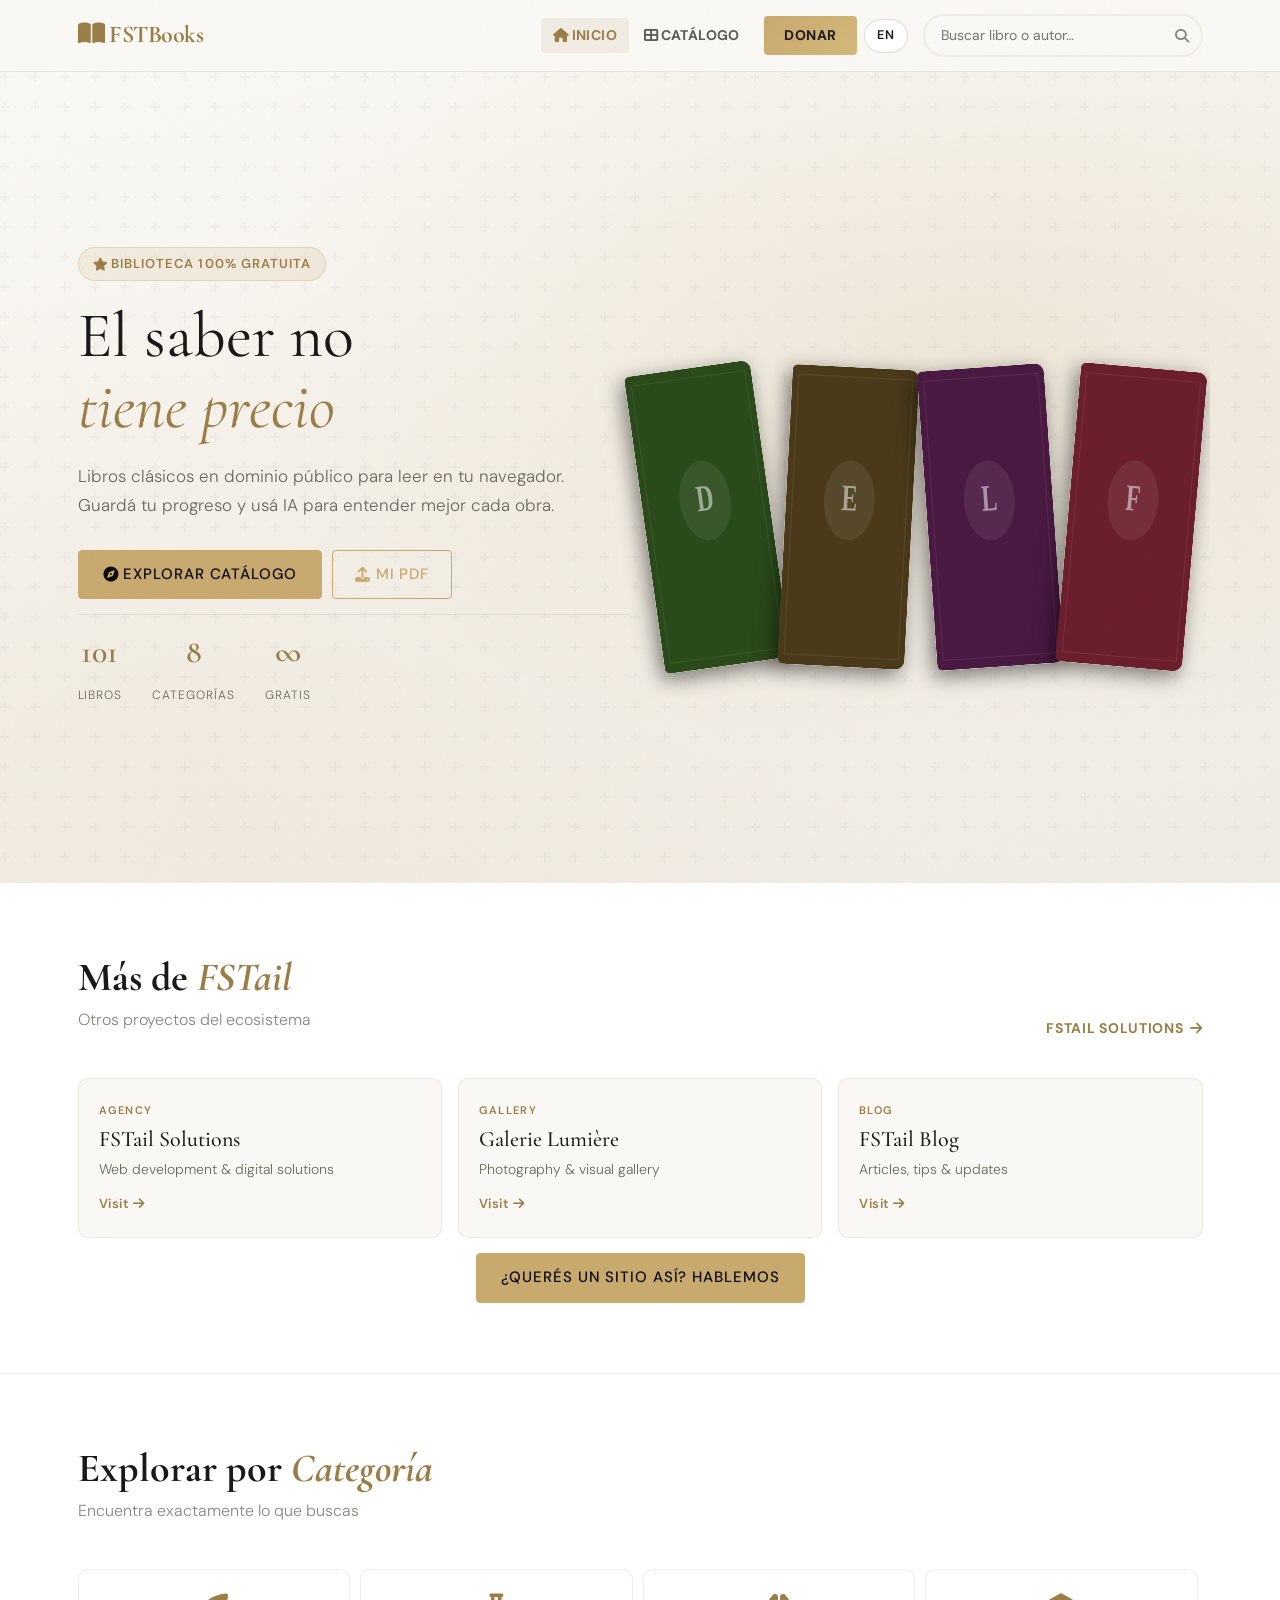
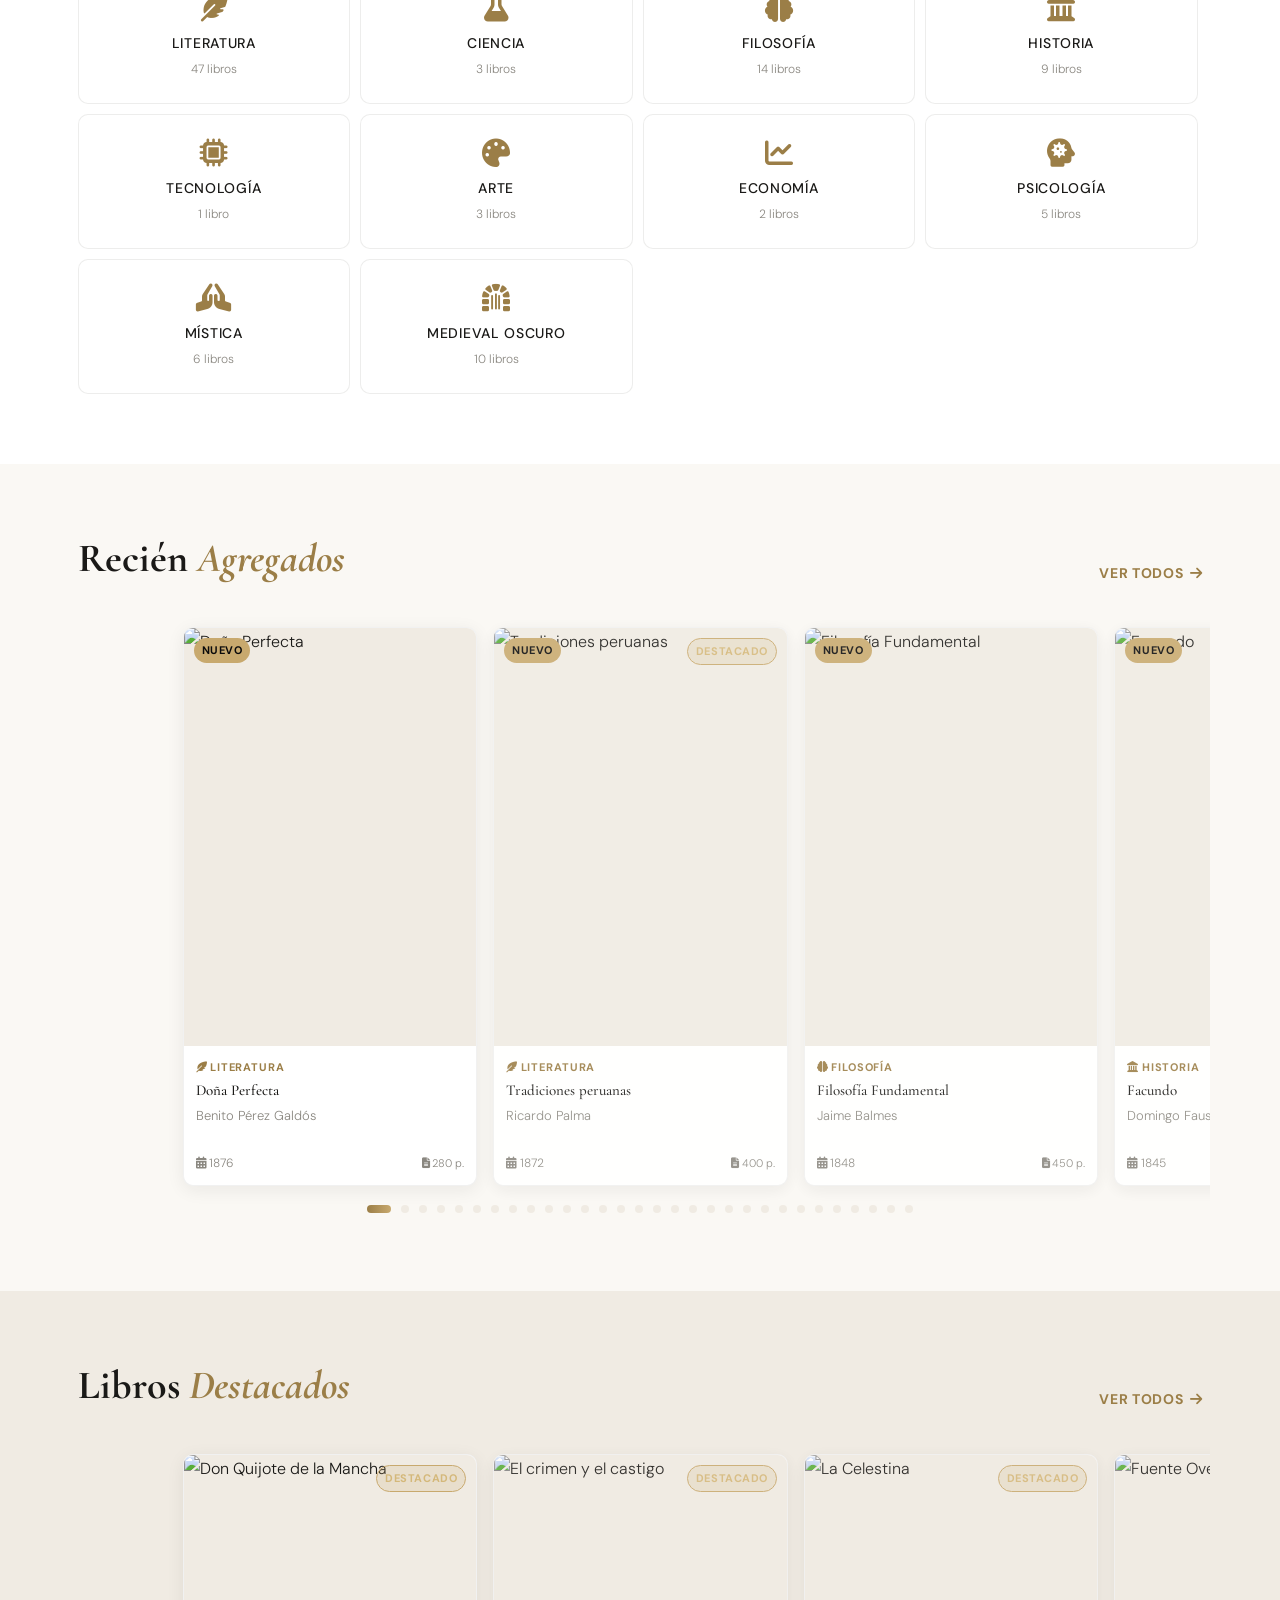
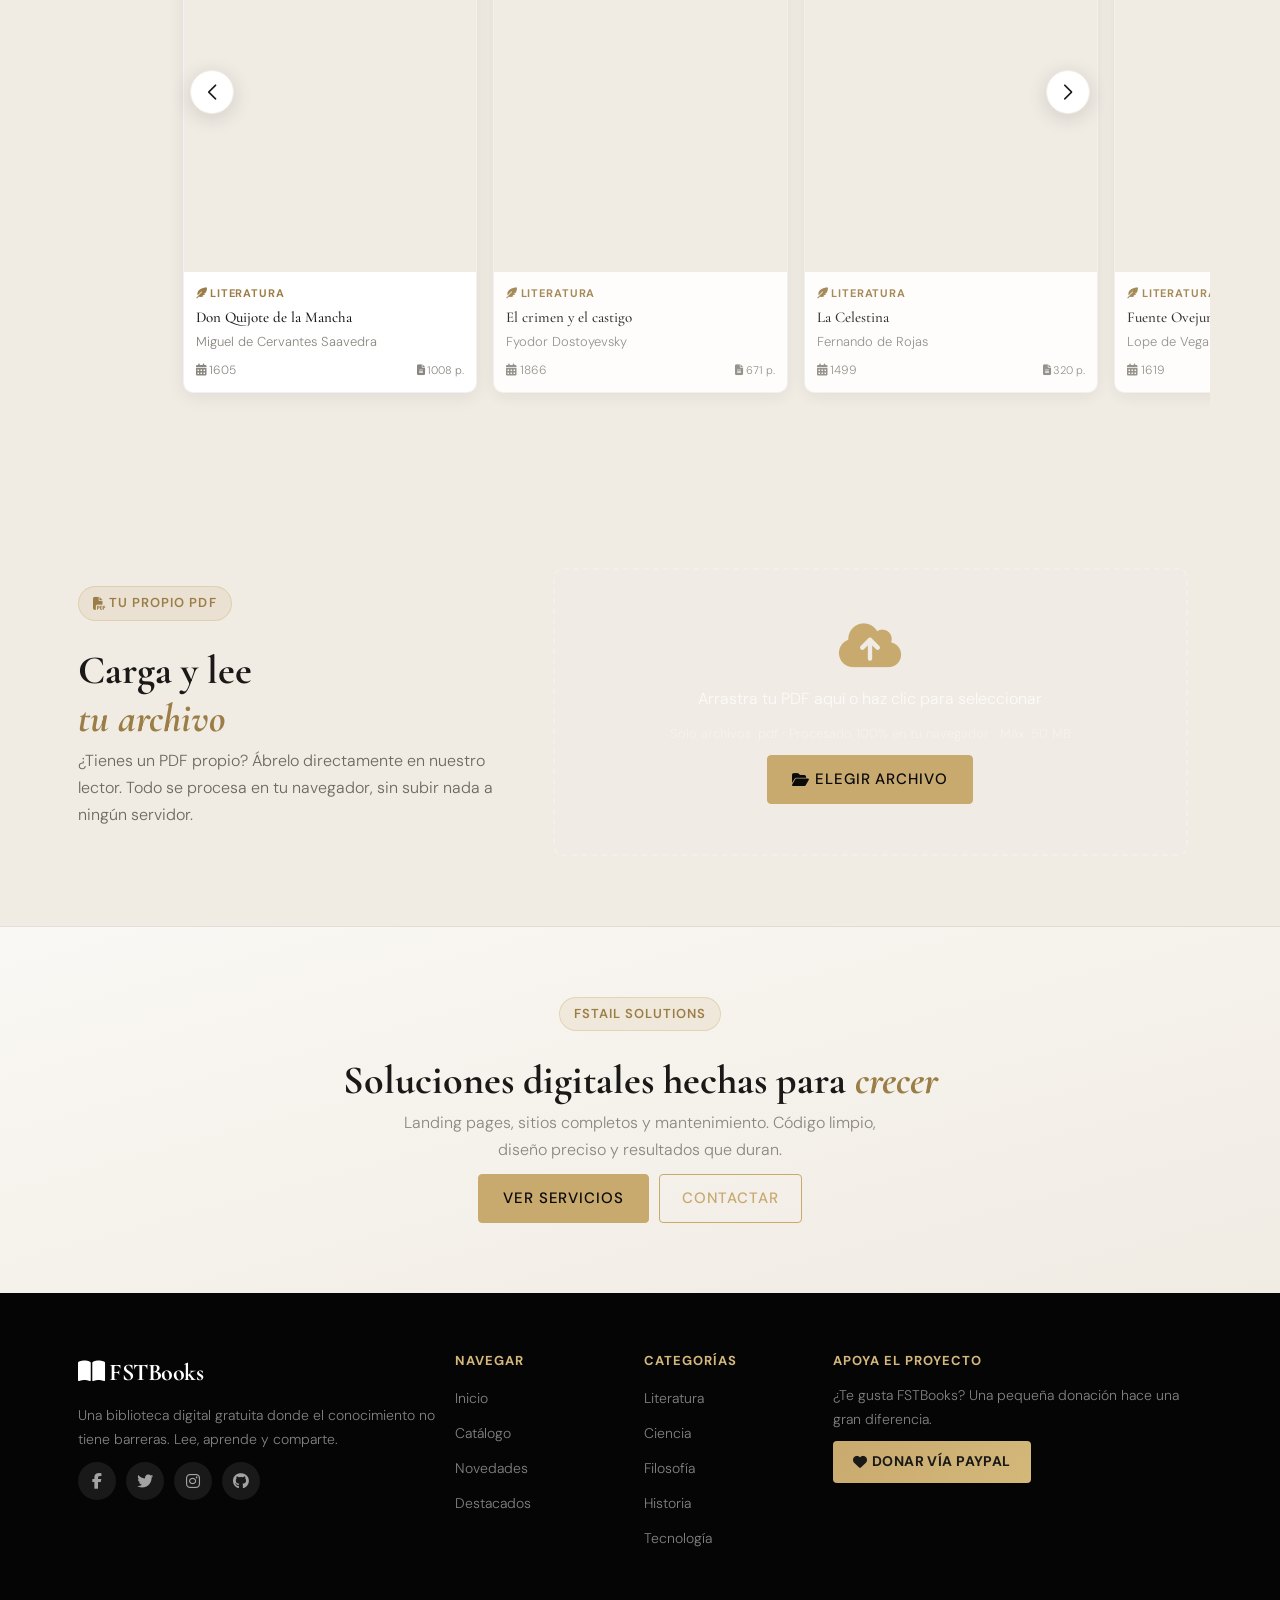
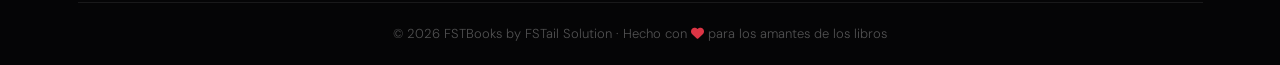
==== commit d74c7b7f: "feat: Revamp styles and introduce bilingual support - Updated CSS styles for FSTBooks, aligning with" ====
--- a/index.html
+++ b/index.html
@@ -3,15 +3,61 @@
 <head>
   <meta charset="UTF-8" />
   <meta name="viewport" content="width=device-width, initial-scale=1.0" />
-  <title>FSTBooks – Biblioteca Digital Gratuita</title>
-  <meta name="description" content="FSTBooks es tu biblioteca digital gratuita. Lee, descarga y disfruta miles de libros en PDF sin costo alguno." />
+  <title>FSTBooks – Free Digital Library | Biblioteca Digital Gratuita</title>
+  <meta name="description" content="FSTBooks is a free digital library. Read classic public-domain books online with progress saving and AI summaries. Biblioteca digital gratuita de libros clásicos." />
+  <meta name="keywords" content="free books, digital library, Project Gutenberg, PDF reader, classic literature, biblioteca digital, libros gratis, FSTBooks, FSTail" />
+  <meta name="author" content="FSTail Solutions" />
+  <meta name="robots" content="index, follow, max-image-preview:large, max-snippet:-1, max-video-preview:-1" />
+  <link rel="canonical" href="https://alqmst99.github.io/BookStore/" />
+  <meta property="og:type" content="website" />
+  <meta property="og:title" content="FSTBooks – Free Digital Library" />
+  <meta property="og:description" content="Read classic public-domain books online. Free PDF reader with AI summaries." />
+  <meta property="og:url" content="https://alqmst99.github.io/BookStore/" />
+  <meta property="og:site_name" content="FSTBooks" />
+  <meta property="og:locale" content="es_AR" />
+  <meta property="og:locale:alternate" content="en_US" />
+  <meta name="twitter:card" content="summary_large_image" />
+  <meta name="twitter:title" content="FSTBooks – Free Digital Library" />
+  <meta name="twitter:description" content="Read classic public-domain books online for free." />
+  <meta name="theme-color" content="#FAF8F4" />
+  <meta name="ai-content-declaration" content="This site provides free public-domain literature for reading and education." />
+  <script type="application/ld+json">
+  {
+    "@context": "https://schema.org",
+    "@type": "WebSite",
+    "name": "FSTBooks",
+    "url": "https://alqmst99.github.io/BookStore/",
+    "description": "Free digital library of public-domain books with online reader and AI summaries.",
+    "publisher": {
+      "@type": "Organization",
+      "name": "FSTail Solutions",
+      "url": "https://alqmst99.github.io/profesional-plan/"
+    },
+    "inLanguage": ["es", "en"],
+    "potentialAction": {
+      "@type": "SearchAction",
+      "target": "https://alqmst99.github.io/BookStore/pages/catalogo.html?q={search_term_string}",
+      "query-input": "required name=search_term_string"
+    }
+  }
+  </script>
   <link href="https://cdn.jsdelivr.net/npm/bootstrap@5.3.3/dist/css/bootstrap.min.css" rel="stylesheet" />
   <link rel="stylesheet" href="https://cdnjs.cloudflare.com/ajax/libs/font-awesome/6.5.1/css/all.min.css" />
-  <link href="https://fonts.googleapis.com/css2?family=Playfair+Display:ital,wght@0,400;0,600;0,800;1,400&family=Lato:wght@300;400;700&display=swap" rel="stylesheet" />
+  <link href="https://fonts.googleapis.com/css2?family=Cormorant+Garamond:ital,wght@0,300;0,400;0,500;0,600;1,300;1,400&family=DM+Sans:wght@300;400;500;600&display=swap" rel="stylesheet" />
   <link rel="stylesheet" href="https://cdn.jsdelivr.net/npm/swiper@11/swiper-bundle.min.css" />
   <link rel="stylesheet" href="./style.css" />
+  <link rel="shortcut icon" href="./assets/book-solid.svg" type="image/x-icon">
 </head>
 <body>
+
+<!-- PAGE LOADER -->
+<div id="pageLoader">
+  <div class="page-loader-inner">
+    <div class="page-loader-wordmark">FST<span>Books</span></div>
+    <div class="page-loader-line"></div>
+    <div class="page-loader-sub">Biblioteca digital</div>
+  </div>
+</div>
 
 <!-- NAVBAR -->
 <nav class="navbar navbar-expand-lg lv-navbar sticky-top" id="mainNav">
@@ -27,9 +73,12 @@
         <li class="nav-item"><a class="nav-link lv-nav-link active" href="index.html"><i class="fas fa-home me-1"></i>Inicio</a></li>
         <li class="nav-item"><a class="nav-link lv-nav-link" href="pages/catalogo.html"><i class="fas fa-th-large me-1"></i>Catálogo</a></li>
         <li class="nav-item">
-          <button class="btn lv-btn-donate ms-lg-3" onclick="openDonate()">
+          <button class="btn lv-btn-donate ms-lg-3" onclick="openDonate()" data-i18n="nav.donate">
             <i class="fas fa-heart me-1"></i>Donar
           </button>
+        </li>
+        <li class="nav-item ms-lg-2">
+          <button type="button" class="lv-lang-btn" id="langToggle" title="ES / EN">ES</button>
         </li>
       </ul>
       <div class="lv-search-wrap ms-lg-4 mt-3 mt-lg-0">
@@ -47,9 +96,9 @@
   <div class="container lv-hero-content">
     <div class="row align-items-center min-vh-75">
       <div class="col-lg-6">
-        <span class="lv-hero-badge"><i class="fas fa-star me-1"></i>Biblioteca 100% gratuita</span>
-        <h1 class="lv-hero-title">El saber no<br><em>tiene precio</em></h1>
-        <p class="lv-hero-sub">Libros clásicos en dominio público disponibles para leer en tu navegador. Lee, guarda tu progreso y usa IA para entender mejor cada obra.</p>
+        <span class="lv-hero-badge"><i class="fas fa-star me-1"></i><span data-i18n="hero.badge">Biblioteca 100% gratuita</span></span>
+        <h1 class="lv-hero-title" data-i18n="hero.title">El saber no<br><em>tiene precio</em></h1>
+        <p class="lv-hero-sub" data-i18n="hero.sub">Libros clásicos en dominio público para leer en tu navegador. Guardá tu progreso y usá IA para entender mejor cada obra.</p>
         <div class="d-flex gap-3 flex-wrap">
           <a href="pages/catalogo.html" class="lv-btn-primary"><i class="fas fa-compass me-2"></i>Explorar Catálogo</a>
           <a href="#upload-section" class="lv-btn-outline"><i class="fas fa-upload me-2"></i>Mi PDF</a>
@@ -60,9 +109,29 @@
           <div class="lv-stat"><span>∞</span><small>Gratis</small></div>
         </div>
       </div>
-      <div class="col-lg-6 d-none d-lg-block">
+      <div class="col-lg-6 d-none d-lg-block overflow">
         <div class="lv-hero-books" id="heroBooks"></div>
       </div>
+    </div>
+  </div>
+</section>
+
+
+<!-- RELATED PROJECTS BANNER -->
+<section class="lv-section lv-projects-banner" id="proyectos-fst">
+  <div class="container">
+    <div class="lv-section-header">
+      <div>
+        <h2 class="lv-section-title" data-i18n="projects.title">Más de <em>FSTail</em></h2>
+        <p class="lv-section-sub" data-i18n="projects.sub">Otros proyectos del ecosistema</p>
+      </div>
+      <a href="https://alqmst99.github.io/profesional-plan/" target="_blank" rel="noopener" class="lv-link-more">FSTail Solutions <i class="fas fa-arrow-right ms-1"></i></a>
+    </div>
+    <div class="lv-projects-track" id="projectsBannerTrack"></div>
+    <div class="text-center mt-4">
+      <a href="https://alqmst99.github.io/profesional-plan/pages/contact.html" target="_blank" rel="noopener" class="lv-btn-primary" data-i18n="cta.contact">
+        <i class="fas fa-rocket me-2"></i>¿Querés un sitio así? Hablemos
+      </a>
     </div>
   </div>
 </section>
@@ -72,7 +141,7 @@
   <div class="container">
     <div class="lv-section-header">
       <div>
-        <h2 class="lv-section-title">Explorar por <em>Categoría</em></h2>
+        <h2 class="lv-section-title" data-i18n="cat.title">Explorar por <em>Categoría</em></h2>
         <p class="lv-section-sub">Encuentra exactamente lo que buscas</p>
       </div>
     </div>
@@ -84,7 +153,7 @@
 <section class="lv-section lv-new-section" id="novedades">
   <div class="container">
     <div class="lv-section-header">
-      <h2 class="lv-section-title">Recién <em>Agregados</em></h2>
+      <h2 class="lv-section-title" data-i18n="new.title">Recién <em>Agregados</em></h2>
       <a href="pages/catalogo.html?filter=new" class="lv-link-more">Ver todos <i class="fas fa-arrow-right ms-1"></i></a>
     </div>
     <div class="swiper lv-swiper" id="newSwiper">
@@ -98,7 +167,7 @@
 <section class="lv-section lv-featured-section" id="destacados">
   <div class="container">
     <div class="lv-section-header">
-      <h2 class="lv-section-title">Libros <em>Destacados</em></h2>
+      <h2 class="lv-section-title" data-i18n="feat.title">Libros <em>Destacados</em></h2>
       <a href="pages/catalogo.html?filter=featured" class="lv-link-more">Ver todos <i class="fas fa-arrow-right ms-1"></i></a>
     </div>
     <div class="swiper lv-swiper" id="featuredSwiper">
@@ -142,10 +211,10 @@
       <h3 class="lv-modal-title">Apoya FSTBooks</h3>
       <p class="lv-modal-sub">Tu donación nos ayuda a mantener esta biblioteca gratuita y agregar más libros cada semana.</p>
       <div class="lv-donate-amounts">
-        <button class="lv-donate-amount" onclick="donate(1)">$1</button>
-        <button class="lv-donate-amount" onclick="donate(5)">$5</button>
-        <button class="lv-donate-amount lv-donate-popular" onclick="donate(10)">$10 <span>Popular</span></button>
-        <button class="lv-donate-amount" onclick="donate(25)">$25</button>
+        <button class="lv-donate-amount" onclick="donate(1, this)">$1</button>
+        <button class="lv-donate-amount" onclick="donate(5, this)">$5</button>
+        <button class="lv-donate-amount lv-donate-popular" onclick="donate(10, this)">$10 <span>Popular</span></button>
+        <button class="lv-donate-amount" onclick="donate(25, this)">$25</button>
       </div>
       <a id="paypalBtn" href="#" target="_blank" class="lv-btn-primary w-100 mt-3" style="display:none">
         <i class="fab fa-paypal me-2"></i>Donar con PayPal
@@ -154,6 +223,20 @@
     </div>
   </div>
 </div>
+
+
+<!-- CTA FSTAIL -->
+<section class="lv-section lv-cta-fst">
+  <div class="container text-center">
+    <p class="lv-hero-badge mx-auto" style="display:inline-flex">FSTail Solutions</p>
+    <h2 class="lv-section-title mt-2" data-i18n="cta.title">Digital solutions built to <em>grow</em></h2>
+    <p class="lv-section-sub mx-auto" style="max-width:52rem" data-i18n="cta.sub">Landing pages, full websites and maintenance. Clean code, precise design, results that last.</p>
+    <div class="d-flex gap-3 flex-wrap justify-content-center mt-3">
+      <a href="https://alqmst99.github.io/profesional-plan/" target="_blank" rel="noopener" class="lv-btn-primary" data-i18n="cta.services">Ver servicios</a>
+      <a href="https://alqmst99.github.io/profesional-plan/pages/contact.html" target="_blank" rel="noopener" class="lv-btn-outline" data-i18n="cta.contact2">Contactar</a>
+    </div>
+  </div>
+</section>
 
 <!-- FOOTER -->
 <footer class="lv-footer">
@@ -197,6 +280,7 @@
 <script src="https://cdn.jsdelivr.net/npm/bootstrap@5.3.3/dist/js/bootstrap.bundle.min.js"></script>
 <script src="https://cdn.jsdelivr.net/npm/swiper@11/swiper-bundle.min.js"></script>
 <script src="script/data.js"></script>
+<script src="script/i18n.js"></script>
 <script src="script/app.js"></script>
 </body>
-</html>
+</html>
--- a/style.css
+++ b/style.css
@@ -1,51 +1,147 @@
 /* ============================================================
-   LibroVivo – style.css
-   Paleta: Crema cálido · Borgogña · Dorado · Carbón
-   Tipografía: Playfair Display + Lato
+   FSTBooks – style.css
+   Design system aligned with FSTail Solutions (luxury dark)
    ============================================================ */
 
-@import url('https://fonts.googleapis.com/css2?family=Playfair+Display:ital,wght@0,400;0,600;0,800;1,400&family=Lato:wght@300;400;700&display=swap');
-
-/* ---- VARIABLES ---- */
+@import url('https://fonts.googleapis.com/css2?family=Cormorant+Garamond:ital,wght@0,300;0,400;0,500;0,600;1,300;1,400&family=DM+Sans:wght@300;400;500;600&display=swap');
+
+/* ---- VARIABLES – FSTail light (más blancos, amigable) ---- */
 :root {
-  --cream:      #FAF6EF;
-  --cream-dark: #F0E8D8;
-  --borgogna:   #6B1E2B;
-  --borgogna-l: #8B2E3E;
-  --gold:       #C9973A;
-  --gold-light: #E8B95A;
-  --carbon:     #1C1C1C;
-  --gray:       #4A4A4A;
-  --gray-light: #8A8A8A;
+  --cream:      #FAF8F4;
+  --cream-dark: #F0EBE3;
+  --borgogna:   #9B7E47;
+  --borgogna-l: #B8955C;
+  --gold:       #C8A96E;
+  --gold-light: #D4B87A;
+  --carbon:     #1A1917;
+  --gray:       #5C5A55;
+  --gray-light: #8A8780;
   --white:      #FFFFFF;
-  --shadow-sm:  0 2px 8px rgba(28,28,28,.08);
-  --shadow-md:  0 6px 24px rgba(28,28,28,.12);
-  --shadow-lg:  0 16px 48px rgba(28,28,28,.18);
-  --radius:     10px;
-  --radius-lg:  18px;
-  --transition: .3s cubic-bezier(.4,0,.2,1);
-}
-
+  --bg:         #FAF8F4;
+  --bg-2:       #FFFFFF;
+  --bg-3:       #F0EBE3;
+  --surface:    #FFFFFF;
+  --border:     rgba(26,25,23,0.08);
+  --border-l:   rgba(26,25,23,0.14);
+  --text:       #1A1917;
+  --text-muted: #6B6860;
+  --accent:     #C8A96E;
+  --accent-dark:#9B7E47;
+  --accent-glow:rgba(200,169,110,0.14);
+  --shadow-sm:  0 2px 10px rgba(26,25,23,.06);
+  --shadow-md:  0 8px 28px rgba(26,25,23,.09);
+  --shadow-lg:  0 18px 50px rgba(26,25,23,.12);
+  --radius:     4px;
+  --radius-lg:  10px;
+  --transition: .35s cubic-bezier(.25,.46,.45,.94);
+  --font-serif: 'Cormorant Garamond', Georgia, serif;
+  --font-sans:  'DM Sans', system-ui, sans-serif;
+}
+
+.row{
+  margin-right: auto;
+}
+
+.container{
+  overflow: hidden;
+}
 /* ---- RESET ---- */
 *, *::before, *::after { box-sizing: border-box; margin: 0; padding: 0; }
-html { font-size: 62.5%; scroll-behavior: smooth; background: var(--cream); overflow-x: hidden; }
-body { font-family: 'Lato', sans-serif; font-size: 1.6rem; color: var(--carbon); background: var(--cream); }
+html { font-size: 62.5%; scroll-behavior: smooth; background: var(--bg); overflow-x: hidden; }
+body { font-family: var(--font-sans); font-size: 1.6rem; color: var(--text); background: var(--bg); font-weight: 300; line-height: 1.7; }
 a { text-decoration: none; color: inherit; transition: var(--transition); }
-img { max-width: 100%; }
-em { font-style: italic; color: var(--borgogna); }
+img { max-width: 100%; display: block; }
+em { font-style: italic; color: var(--accent-dark); }
+
+/* Soft grain */
+body::before {
+  content: '';
+  position: fixed;
+  inset: 0;
+  background-image: url("data:image/svg+xml,%3Csvg viewBox='0 0 512 512' xmlns='http://www.w3.org/2000/svg'%3E%3Cfilter id='noise'%3E%3CfeTurbulence type='fractalNoise' baseFrequency='0.9' numOctaves='4' stitchTiles='stitch'/%3E%3C/filter%3E%3Crect width='100%25' height='100%25' filter='url(%23noise)' opacity='0.035'/%3E%3C/svg%3E");
+  pointer-events: none;
+  z-index: 9998;
+  opacity: 0.35;
+}
+
+/* ======================================================
+   PAGE LOADER (ref. FSTail luxury)
+   ====================================================== */
+#pageLoader {
+  position: fixed;
+  inset: 0;
+  background: #0A0A0B;
+  display: flex;
+  align-items: center;
+  justify-content: center;
+  flex-direction: column;
+  z-index: 99999;
+  transition: opacity .65s cubic-bezier(.25,.46,.45,.94), visibility .65s;
+}
+#pageLoader.fade-out {
+  opacity: 0;
+  visibility: hidden;
+  pointer-events: none;
+}
+.page-loader-inner {
+  display: flex;
+  flex-direction: column;
+  align-items: center;
+  gap: 2rem;
+}
+.page-loader-wordmark {
+  font-family: var(--font-serif);
+  font-size: 2.2rem;
+  font-weight: 400;
+  letter-spacing: .28em;
+  text-transform: uppercase;
+  color: #E8E6E1;
+}
+.page-loader-wordmark span {
+  color: #C8A96E;
+}
+.page-loader-line {
+  width: 64px;
+  height: 1px;
+  background: rgba(255,255,255,.12);
+  position: relative;
+  overflow: hidden;
+}
+.page-loader-line::after {
+  content: '';
+  position: absolute;
+  left: -100%;
+  top: 0;
+  height: 100%;
+  width: 100%;
+  background: linear-gradient(90deg, transparent, #C8A96E, transparent);
+  animation: loader-slide 1.35s cubic-bezier(.25,.46,.45,.94) infinite;
+}
+@keyframes loader-slide {
+  0%   { left: -100%; }
+  100% { left: 100%; }
+}
+.page-loader-sub {
+  font-size: 1.2rem;
+  color: #7A7870;
+  letter-spacing: .12em;
+  text-transform: uppercase;
+  font-weight: 300;
+}
 
 /* ---- SCROLLBAR ---- */
 ::-webkit-scrollbar { width: .6rem; }
-::-webkit-scrollbar-track { background: var(--cream-dark); }
-::-webkit-scrollbar-thumb { background: var(--borgogna); border-radius: 3px; }
+::-webkit-scrollbar-track { background: var(--bg-2); }
+::-webkit-scrollbar-thumb { background: var(--accent); border-radius: 2px; }
 
 /* ======================================================
    NAVBAR
    ====================================================== */
 .lv-navbar {
-  background: var(--white);
-  border-bottom: 2px solid var(--cream-dark);
-  box-shadow: var(--shadow-sm);
+  background: rgba(250,248,244,.92);
+  backdrop-filter: blur(14px);
+  border-bottom: 1px solid var(--border);
+  box-shadow: none;
   padding: 1.2rem 0;
   transition: var(--transition);
   z-index: 1000;
@@ -54,7 +150,7 @@
   box-shadow: var(--shadow-md);
 }
 .lv-brand {
-  font-family: 'Playfair Display', serif;
+  font-family: var(--font-serif);
   font-size: 2.4rem;
   font-weight: 800;
   color: var(--borgogna) !important;
@@ -89,45 +185,45 @@
   display: inline-flex;
   align-items: center;
   justify-content: center;
-  background: var(--borgogna);
-  color: var(--white);
+  background: var(--accent);
+  color: #0A0A0B;
   padding: 1.1rem 2.4rem;
   border-radius: var(--radius);
-  font-family: 'Lato', sans-serif;
+  font-family: var(--font-sans);
   font-size: 1.5rem;
-  font-weight: 700;
-  border: 2px solid var(--borgogna);
-  cursor: pointer;
-  transition: var(--transition);
-  letter-spacing: .04em;
+  font-weight: 500;
+  border: 1px solid var(--accent);
+  cursor: pointer;
+  transition: var(--transition);
+  letter-spacing: .06em;
   text-transform: uppercase;
 }
 .lv-btn-primary:hover {
-  background: var(--borgogna-l);
-  border-color: var(--borgogna-l);
-  color: var(--white);
+  background: var(--gold-light);
+  border-color: var(--gold-light);
+  color: #0A0A0B;
   transform: translateY(-2px);
-  box-shadow: 0 8px 24px rgba(107,30,43,.3);
+  box-shadow: 0 8px 28px rgba(200,169,110,.25);
 }
 .lv-btn-outline {
   display: inline-flex;
   align-items: center;
   justify-content: center;
   background: transparent;
-  color: var(--borgogna);
+  color: var(--accent);
   padding: 1rem 2.2rem;
   border-radius: var(--radius);
   font-size: 1.5rem;
-  font-weight: 700;
-  border: 2px solid var(--borgogna);
-  cursor: pointer;
-  transition: var(--transition);
-  letter-spacing: .04em;
+  font-weight: 500;
+  border: 1px solid var(--accent);
+  cursor: pointer;
+  transition: var(--transition);
+  letter-spacing: .06em;
   text-transform: uppercase;
 }
 .lv-btn-outline:hover {
-  background: var(--borgogna);
-  color: var(--white);
+  background: var(--accent);
+  color: #0A0A0B;
   transform: translateY(-2px);
 }
 .lv-btn-donate {
@@ -163,7 +259,7 @@
   border-radius: 50px;
   padding: .8rem 4rem .8rem 1.6rem;
   font-size: 1.4rem;
-  font-family: 'Lato', sans-serif;
+  font-family: var(--font-sans);
   color: var(--carbon);
   width: 28rem;
   transition: var(--transition);
@@ -205,7 +301,7 @@
 }
 .lv-search-item:hover { background: var(--cream); }
 .lv-search-item img { width: 4rem; height: 5.5rem; object-fit: cover; border-radius: 4px; }
-.lv-search-item-meta h6 { font-size: 1.3rem; margin: 0; font-family: 'Playfair Display', serif; }
+.lv-search-item-meta h6 { font-size: 1.3rem; margin: 0; font-family: var(--font-serif); }
 .lv-search-item-meta small { color: var(--gray-light); font-size: 1.1rem; }
 
 /* ======================================================
@@ -213,7 +309,7 @@
    ====================================================== */
 .lv-hero {
   position: relative;
-  background: var(--carbon);
+  background: var(--bg);
   overflow: hidden;
   min-height: 90vh;
   display: flex;
@@ -222,16 +318,16 @@
 .lv-hero-bg {
   position: absolute;
   inset: 0;
-  background: 
-    radial-gradient(ellipse at 70% 50%, rgba(107,30,43,.6) 0%, transparent 60%),
-    radial-gradient(ellipse at 20% 80%, rgba(201,151,58,.15) 0%, transparent 50%),
-    linear-gradient(135deg, #1C1C1C 0%, #2A1A1E 100%);
+  background:
+    radial-gradient(ellipse at 75% 35%, rgba(200,169,110,.16) 0%, transparent 55%),
+    radial-gradient(ellipse at 15% 85%, rgba(200,169,110,.08) 0%, transparent 50%),
+    linear-gradient(165deg, #FAF8F4 0%, #F0EBE3 100%);
 }
 .lv-hero-bg::before {
   content: '';
   position: absolute;
   inset: 0;
-  background-image: url("data:image/svg+xml,%3Csvg width='60' height='60' viewBox='0 0 60 60' xmlns='http://www.w3.org/2000/svg'%3E%3Cg fill='none' fill-rule='evenodd'%3E%3Cg fill='%23ffffff' fill-opacity='0.02'%3E%3Cpath d='M36 34v-4h-2v4h-4v2h4v4h2v-4h4v-2h-4zm0-30V0h-2v4h-4v2h4v4h2V6h4V4h-4zM6 34v-4H4v4H0v2h4v4h2v-4h4v-2H6zM6 4V0H4v4H0v2h4v4h2V6h4V4H6z'/%3E%3C/g%3E%3C/g%3E%3C/svg%3E");
+  background-image: url("data:image/svg+xml,%3Csvg width='60' height='60' viewBox='0 0 60 60' xmlns='http://www.w3.org/2000/svg'%3E%3Cg fill='none' fill-rule='evenodd'%3E%3Cg fill='%231A1917' fill-opacity='0.03'%3E%3Cpath d='M36 34v-4h-2v4h-4v2h4v4h2v-4h4v-2h-4zm0-30V0h-2v4h-4v2h4v4h2V6h4V4h-4zM6 34v-4H4v4H0v2h4v4h2v-4h4v-2H6zM6 4V0H4v4H0v2h4v4h2V6h4V4H6z'/%3E%3C/g%3E%3C/g%3E%3C/svg%3E");
 }
 .lv-hero-content {
   position: relative;
@@ -243,32 +339,32 @@
 .lv-hero-badge {
   display: inline-flex;
   align-items: center;
-  background: rgba(201,151,58,.2);
-  border: 1px solid rgba(201,151,58,.4);
-  color: var(--gold-light);
+  background: var(--accent-glow);
+  border: 1px solid rgba(200,169,110,.35);
+  color: var(--accent-dark);
   padding: .5rem 1.4rem;
   border-radius: 50px;
   font-size: 1.3rem;
-  font-weight: 700;
+  font-weight: 600;
   text-transform: uppercase;
   letter-spacing: .08em;
   margin-bottom: 2rem;
 }
 .lv-hero-title {
-  font-family: 'Playfair Display', serif;
-  font-size: clamp(4rem, 6vw, 7rem);
-  font-weight: 800;
-  color: var(--white);
+  font-family: var(--font-serif);
+  font-size: clamp(4rem, 6vw, 6.4rem);
+  font-weight: 400;
+  color: var(--text);
   line-height: 1.1;
   margin-bottom: 2rem;
 }
 .lv-hero-title em {
-  color: var(--gold-light);
+  color: var(--accent-dark);
   font-style: italic;
 }
 .lv-hero-sub {
   font-size: 1.7rem;
-  color: rgba(255,255,255,.7);
+  color: var(--text-muted);
   line-height: 1.7;
   max-width: 50rem;
   margin-bottom: 3rem;
@@ -278,20 +374,24 @@
   display: flex;
   gap: 3rem;
   padding-top: 1rem;
-  border-top: 1px solid rgba(255,255,255,.1);
+  border-top: 1px solid var(--border);
   margin-top: 1rem;
 }
 .lv-stat { text-align: center; }
 .lv-stat span {
   display: block;
-  font-family: 'Playfair Display', serif;
+  font-family: var(--font-serif);
   font-size: 3.2rem;
-  font-weight: 800;
-  color: var(--gold-light);
-}
-.lv-stat small { color: rgba(255,255,255,.5); font-size: 1.2rem; text-transform: uppercase; letter-spacing: .08em; }
+  font-weight: 600;
+  color: var(--accent-dark);
+}
+.lv-stat small { color: var(--text-muted); font-size: 1.2rem; text-transform: uppercase; letter-spacing: .08em; }
 
 /* Hero books float */
+.overflow{
+  overflow: visible;
+  z-index: 900;
+}
 .lv-hero-books {
   display: flex;
   justify-content: center;
@@ -299,6 +399,7 @@
   gap: 1.5rem;
   height: 42rem;
   padding-bottom: 2rem;
+  overflow: none;
 }
 .lv-hero-book-wrap {
   animation: floatBook 4s ease-in-out infinite;
@@ -310,16 +411,16 @@
 .lv-hero-book-wrap:nth-child(3) { animation-delay: 1.2s; transform: rotate(-4deg); }
 .lv-hero-book-wrap:nth-child(4) { animation-delay: 1.8s; transform: rotate(5deg);  }
 .lv-hero-book {
-  width: 12rem;
-  height: 17rem;
+  width: 25rem;
+  height: 30rem;
   border-radius: 6px 10px 10px 6px;
-  object-fit: cover;
+  object-fit: content;
   box-shadow: -4px 6px 20px rgba(0,0,0,.5), 4px 0 0 rgba(255,255,255,.06) inset;
   transition: transform var(--transition), box-shadow var(--transition);
   cursor: pointer;
   display: block;
 }
-.lv-hero-book-wrap:nth-child(2) .lv-hero-book { width: 14rem; height: 20rem; }
+.lv-hero-book-wrap:nth-child(2) .lv-hero-book { width: 25rem; height: 30rem; }
 .lv-hero-book:hover {
   transform: scale(1.08) translateY(-8px);
   box-shadow: -4px 16px 40px rgba(0,0,0,.7);
@@ -346,7 +447,7 @@
   gap: 1rem;
 }
 .lv-section-title {
-  font-family: 'Playfair Display', serif;
+  font-family: var(--font-serif);
   font-size: clamp(2.8rem, 4vw, 4rem);
   font-weight: 800;
   color: var(--carbon);
@@ -371,7 +472,7 @@
    BOOK CARD
    ====================================================== */
 .lv-book-card {
-  background: var(--white);
+  background: var(--surface);
   border-radius: var(--radius-lg);
   overflow: hidden;
   box-shadow: var(--shadow-sm);
@@ -380,7 +481,7 @@
   height: 100%;
   display: flex;
   flex-direction: column;
-  border: 1px solid var(--cream-dark);
+  border: 1px solid var(--border);
 }
 .lv-book-card:hover {
   transform: translateY(-6px);
@@ -413,20 +514,20 @@
 }
 .lv-book-card:hover .lv-book-overlay { opacity: 1; }
 .lv-read-btn {
-  background: var(--borgogna);
-  color: var(--white);
+  background: var(--accent);
+  color: #0A0A0B;
   padding: .8rem 2rem;
   border-radius: var(--radius);
   font-size: 1.3rem;
-  font-weight: 700;
+  font-weight: 600;
   text-transform: uppercase;
   letter-spacing: .05em;
-  border: 2px solid var(--borgogna);
+  border: 1px solid var(--accent);
   transform: translateY(1rem);
   transition: var(--transition);
 }
 .lv-book-card:hover .lv-read-btn { transform: translateY(0); }
-.lv-read-btn:hover { background: var(--gold); border-color: var(--gold); color: var(--carbon); }
+.lv-read-btn:hover { background: var(--gold-light); border-color: var(--gold-light); color: #0A0A0B; }
 .lv-badge-new, .lv-badge-featured {
   position: absolute;
   top: 1rem;
@@ -437,8 +538,8 @@
   text-transform: uppercase;
   letter-spacing: .05em;
 }
-.lv-badge-new { left: 1rem; background: var(--borgogna); color: var(--white); }
-.lv-badge-featured { right: 1rem; background: var(--gold); color: var(--carbon); }
+.lv-badge-new { left: 1rem; background: var(--accent); color: #0A0A0B; }
+.lv-badge-featured { right: 1rem; background: rgba(200,169,110,.2); color: var(--gold-light); border: 1px solid var(--accent); }
 .lv-badge-demo {
   position: absolute;
   bottom: 1rem; left: 1rem;
@@ -493,10 +594,10 @@
   margin-bottom: .5rem;
 }
 .lv-book-title {
-  font-family: 'Playfair Display', serif;
+  font-family: var(--font-serif);
   font-size: 1.7rem;
-  font-weight: 700;
-  color: var(--carbon);
+  font-weight: 500;
+  color: var(--text);
   line-height: 1.3;
   margin-bottom: .4rem;
   display: -webkit-box;
@@ -520,46 +621,130 @@
 }
 
 /* ======================================================
-   SWIPER
+   SWIPER – modernizado (ref. FSTail dark gold)
    ====================================================== */
-.lv-swiper { padding: 1.5rem .5rem 4rem !important; overflow: visible; }
-.lv-swiper .swiper-slide { height: auto; }
-.lv-swiper-pagination { --swiper-pagination-color: var(--borgogna); }
+.lv-swiper {
+  padding: .5rem .25rem 3.5rem !important;
+  overflow: visible;
+  position: relative;
+  max-width: 920px;
+  margin: 0 auto;
+}
+.lv-swiper .swiper-slide {
+  height: auto;
+  transition: transform .4s cubic-bezier(.25,.46,.45,.94), opacity .4s ease;
+}
+.lv-swiper .swiper-slide:not(.swiper-slide-active) {
+  opacity: .88;
+}
+.lv-swiper-pagination {
+  --swiper-pagination-color: var(--gold);
+  --swiper-pagination-bullet-inactive-color: var(--cream-dark);
+  --swiper-pagination-bullet-inactive-opacity: 1;
+  bottom: 0 !important;
+}
+.lv-swiper-pagination .swiper-pagination-bullet {
+  width: 8px;
+  height: 8px;
+  border-radius: 50%;
+  transition: all .3s ease;
+  margin: 0 5px !important;
+}
+.lv-swiper-pagination .swiper-pagination-bullet-active {
+  width: 24px;
+  border-radius: 4px;
+  background: linear-gradient(90deg, var(--borgogna), var(--gold));
+}
 .lv-swiper-nav {
-  color: var(--borgogna) !important;
+  color: var(--carbon) !important;
   background: var(--white);
-  width: 4rem !important;
-  height: 4rem !important;
+  width: 4.4rem !important;
+  height: 4.4rem !important;
   border-radius: 50%;
-  box-shadow: var(--shadow-md);
-  transition: var(--transition);
-}
-.lv-swiper-nav::after { font-size: 1.4rem !important; font-weight: 900; }
-.lv-swiper-nav:hover { background: var(--borgogna); color: var(--white) !important; }
+  box-shadow: 0 4px 20px rgba(28,28,28,.14);
+  border: 1px solid var(--cream-dark);
+  transition: all .35s cubic-bezier(.25,.46,.45,.94);
+  top: 42% !important;
+}
+.lv-swiper-nav::after {
+  font-size: 1.5rem !important;
+  font-weight: 700;
+}
+.lv-swiper-nav:hover {
+  background: var(--borgogna);
+  color: var(--white) !important;
+  border-color: var(--borgogna);
+  transform: scale(1.08);
+  box-shadow: 0 8px 28px rgba(107,30,43,.35);
+}
+.lv-swiper-nav.swiper-button-disabled {
+  opacity: .35;
+  pointer-events: none;
+}
+
+/* Book cards refinados en carrusel */
+.lv-swiper .lv-book-col {
+  width: 100%;
+  height: 100%;
+}
+.lv-swiper .lv-book-card {
+  border: 1px solid rgba(28,28,28,.06);
+  box-shadow: 0 4px 18px rgba(28,28,28,.07);
+  background: var(--white);
+  transition: transform .4s cubic-bezier(.25,.46,.45,.94), box-shadow .4s ease, border-color .3s;
+}
+.lv-swiper .lv-book-card:hover {
+  transform: translateY(-10px);
+  box-shadow: 0 20px 48px rgba(28,28,28,.16);
+  border-color: var(--gold);
+}
+.lv-swiper .lv-book-cover-wrap::after {
+  content: '';
+  position: absolute;
+  inset: 0;
+  background: linear-gradient(180deg, transparent 55%, rgba(10,10,11,.55) 100%);
+  opacity: 0;
+  transition: opacity .35s ease;
+  pointer-events: none;
+}
+.lv-swiper .lv-book-card:hover .lv-book-cover-wrap::after {
+  opacity: 1;
+}
+.lv-swiper .lv-read-btn {
+  background: linear-gradient(135deg, var(--borgogna), var(--borgogna-l));
+  border: none;
+  letter-spacing: .06em;
+  box-shadow: 0 4px 16px rgba(107,30,43,.35);
+}
+.lv-swiper .lv-read-btn:hover {
+  background: linear-gradient(135deg, var(--gold), var(--gold-light));
+  color: var(--carbon);
+  box-shadow: 0 6px 20px rgba(201,151,58,.4);
+}
 
 /* ======================================================
    CATEGORIES GRID
    ====================================================== */
-.lv-categories-section { background: var(--cream-dark); }
+.lv-categories-section { background: var(--bg-2); }
 .lv-category-card {
-  background: var(--white);
+  background: var(--surface);
   border-radius: var(--radius-lg);
   padding: 2.4rem 2rem;
   text-align: center;
   cursor: pointer;
   transition: var(--transition);
-  border: 2px solid transparent;
-  box-shadow: var(--shadow-sm);
+  border: 1px solid var(--border);
+  box-shadow: none;
 }
 .lv-category-card:hover {
-  border-color: var(--borgogna);
+  border-color: var(--accent);
   transform: translateY(-4px);
-  box-shadow: var(--shadow-md);
+  box-shadow: 0 12px 40px rgba(0,0,0,.35);
 }
 .lv-category-card.active {
-  background: var(--borgogna);
-  border-color: var(--borgogna);
-  color: var(--white);
+  background: var(--accent);
+  border-color: var(--accent);
+  color: #0A0A0B;
 }
 .lv-category-card.active .lv-category-icon,
 .lv-category-card.active .lv-category-name { color: var(--white); }
@@ -572,8 +757,8 @@
 }
 .lv-category-name {
   font-size: 1.4rem;
-  font-weight: 700;
-  color: var(--carbon);
+  font-weight: 500;
+  color: var(--text);
   text-transform: uppercase;
   letter-spacing: .05em;
 }
@@ -587,9 +772,9 @@
 /* ======================================================
    UPLOAD SECTION
    ====================================================== */
-.lv-upload-section { background: var(--carbon); }
-.lv-upload-section .lv-section-title { color: var(--white); }
-.lv-upload-section .lv-section-sub { color: rgba(255,255,255,.6); }
+.lv-upload-section { background: var(--bg-3); }
+.lv-upload-section .lv-section-title { color: var(--text); }
+.lv-upload-section .lv-section-sub { color: var(--text-muted); }
 .lv-upload-section .lv-hero-badge { margin-bottom: 2rem; }
 .lv-upload-box {
   background: rgba(255,255,255,.04);
@@ -662,7 +847,7 @@
 }
 .lv-modal-close:hover { background: var(--borgogna); color: var(--white); }
 .lv-donate-icon { font-size: 4rem; color: var(--borgogna); display: block; margin-bottom: 1rem; }
-.lv-modal-title { font-family: 'Playfair Display', serif; font-size: 2.6rem; font-weight: 800; color: var(--carbon); margin-bottom: 1rem; }
+.lv-modal-title { font-family: var(--font-serif); font-size: 2.6rem; font-weight: 800; color: var(--carbon); margin-bottom: 1rem; }
 .lv-modal-sub { color: var(--gray-light); font-size: 1.5rem; line-height: 1.6; margin-bottom: 2rem; }
 .lv-donate-amounts {
   display: flex;
@@ -707,7 +892,7 @@
    FOOTER
    ====================================================== */
 .lv-footer {
-  background: var(--carbon);
+  background: #050506;
   color: rgba(255,255,255,.7);
   padding: 6rem 0 0;
 }
@@ -754,7 +939,7 @@
   margin-bottom: 0;
 }
 .lv-page-title {
-  font-family: 'Playfair Display', serif;
+  font-family: var(--font-serif);
   font-size: clamp(3.2rem, 5vw, 5rem);
   font-weight: 800;
   color: var(--white);
@@ -783,7 +968,7 @@
   border-bottom: 2px solid var(--cream-dark);
 }
 .lv-sidebar-header h5 {
-  font-family: 'Playfair Display', serif;
+  font-family: var(--font-serif);
   font-size: 2rem;
   font-weight: 700;
   color: var(--carbon);
@@ -831,7 +1016,7 @@
   border: 2px solid var(--cream-dark);
   border-radius: var(--radius);
   font-size: 1.4rem;
-  font-family: 'Lato', sans-serif;
+  font-family: var(--font-sans);
   color: var(--carbon);
   background: var(--cream);
   cursor: pointer;
@@ -846,7 +1031,7 @@
   border: 2px solid var(--cream-dark);
   border-radius: var(--radius);
   font-size: 1.4rem;
-  font-family: 'Lato', sans-serif;
+  font-family: var(--font-sans);
   color: var(--carbon);
   background: var(--cream);
   transition: var(--transition);
@@ -896,7 +1081,7 @@
   border-radius: var(--radius);
   background: transparent;
   font-size: 1.4rem;
-  font-family: 'Lato', sans-serif;
+  font-family: var(--font-sans);
   color: var(--carbon);
   cursor: pointer;
   transition: var(--transition);
@@ -910,7 +1095,7 @@
   padding: 6rem 2rem;
 }
 .lv-empty-icon { font-size: 6rem; color: var(--cream-dark); display: block; margin-bottom: 2rem; }
-.lv-empty h4 { font-family: 'Playfair Display', serif; font-size: 2.4rem; color: var(--carbon); margin-bottom: 1rem; }
+.lv-empty h4 { font-family: var(--font-serif); font-size: 2.4rem; color: var(--carbon); margin-bottom: 1rem; }
 .lv-empty p { color: var(--gray-light); font-size: 1.5rem; margin-bottom: 2rem; }
 
 /* ======================================================
@@ -941,7 +1126,7 @@
 }
 .lv-reader-back:hover { background: var(--borgogna); }
 .lv-reader-booktitle {
-  font-family: 'Playfair Display', serif;
+  font-family: var(--font-serif);
   font-size: 1.6rem;
   color: rgba(255,255,255,.8);
   max-width: 24rem;
@@ -983,7 +1168,7 @@
   color: var(--white);
   font-size: 1.4rem;
   text-align: center;
-  font-family: 'Lato', sans-serif;
+  font-family: var(--font-sans);
 }
 .lv-page-input:focus { outline: none; border-color: var(--borgogna); }
 .lv-zoom-val { color: rgba(255,255,255,.6); font-size: 1.3rem; min-width: 4rem; text-align: center; }
@@ -996,32 +1181,44 @@
   flex: 1;
   overflow: hidden;
   height: calc(100vh - 6rem);
+  flex-direction: row;
 }
 .lv-reader-main {
   flex: 1;
   overflow-y: auto;
-  background: #1a1a1a;
+  background: #0e0e10;
   display: flex;
   flex-direction: column;
   align-items: center;
   padding: 2rem;
   position: relative;
+  order: 2;
 }
 .lv-pdf-container {
   position: relative;
   box-shadow: 0 8px 40px rgba(0,0,0,.6);
   line-height: 0;
+  overflow-y: auto;
+  overflow-x: hidden;
+  scrollbar-width: none; /* Firefox */
+}
+.lv-pdf-container::-webkit-scrollbar {
+  display: none; /* Chrome */
 }
 #pdfCanvas {
   display: block;
-  max-width: 100%;
+  max-width: none;
+  box-shadow: 0 12px 48px rgba(0,0,0,.55);
+  background: #fff;
 }
 .lv-text-layer {
   position: absolute;
   top: 0; left: 0;
-  width: 100%; height: 100%;
   pointer-events: all;
   overflow: hidden;
+  line-height: 1;
+  z-index: 2;
+  opacity: 0.25;
 }
 .lv-text-layer span {
   color: transparent;
@@ -1034,6 +1231,20 @@
   background: rgba(255, 220, 50, .4);
   border-radius: 2px;
   color: transparent;
+}
+/* Fullscreen reader */
+.lv-reader-layout:fullscreen,
+.lv-reader-layout:-webkit-full-screen {
+  background: #111;
+  width: 100%;
+  height: 100%;
+}
+.lv-reader-layout:fullscreen .lv-reader-main,
+.lv-reader-layout:-webkit-full-screen .lv-reader-main {
+  padding: 1rem;
+}
+.lv-reader-layout:fullscreen .lv-reader-panel {
+  display: none !important;
 }
 .lv-reader-loading {
   position: absolute;
@@ -1067,12 +1278,24 @@
 
 /* Reader panel */
 .lv-reader-panel {
-  width: 30rem;
-  background: var(--carbon);
-  border-left: 1px solid rgba(255,255,255,.06);
+  width: 28rem;
+  background: var(--bg-2);
+  border-right: 1px solid var(--border);
+  border-left: none;
   overflow-y: auto;
   flex-shrink: 0;
-  transition: var(--transition);
+  transition: transform .35s cubic-bezier(.25,.46,.45,.94), width .35s ease, opacity .3s;
+  order: 1;
+  transform: translateX(-100%);
+  width: 0;
+  opacity: 0;
+  pointer-events: none;
+}
+.lv-reader-panel.open {
+  transform: translateX(0);
+  width: 28rem;
+  opacity: 1;
+  pointer-events: auto;
 }
 .lv-panel-section {
   padding: 1.8rem;
@@ -1095,7 +1318,7 @@
 }
 #panelBookInfo { display: none; }
 .lv-panel-book-meta h5 {
-  font-family: 'Playfair Display', serif;
+  font-family: var(--font-serif);
   font-size: 1.6rem;
   color: var(--white);
   margin-bottom: .4rem;
@@ -1226,15 +1449,19 @@
   .lv-sidebar.open { left: 0; }
   .lv-sidebar-overlay.open { display: block; }
 
-  /* Reader panel collapses */
+  /* Reader panel – left drawer */
   .lv-reader-panel {
     position: fixed;
-    right: -32rem;
+    left: -32rem;
+    right: auto;
     top: 0; bottom: 0;
     z-index: 200;
     width: 30rem;
+    transform: none !important;
+    opacity: 1;
+    pointer-events: auto;
   }
-  .lv-reader-panel.open { right: 0; }
+  .lv-reader-panel.open { left: 0; width: 30rem; }
 }
 
 @media (max-width: 768px) {
@@ -1249,3 +1476,93 @@
   .lv-search-input { width: 16rem; }
   .lv-hero-stats { gap: 1.5rem; }
 }
+
+/* ======================================================
+   PROJECTS BANNER + CTA + LANG
+   ====================================================== */
+.lv-lang-btn {
+  min-width: 4rem;
+  height: 3.4rem;
+  border-radius: 50px;
+  border: 1px solid var(--border-l);
+  background: var(--white);
+  color: var(--text);
+  font-size: 1.25rem;
+  font-weight: 600;
+  letter-spacing: .06em;
+  padding: 0 1.2rem;
+  transition: var(--transition);
+}
+.lv-lang-btn:hover {
+  border-color: var(--accent);
+  color: var(--accent-dark);
+  background: var(--accent-glow);
+}
+
+.lv-projects-banner { background: var(--bg-2); border-top: 1px solid var(--border); border-bottom: 1px solid var(--border); }
+.lv-projects-track {
+  display: grid;
+  grid-template-columns: repeat(3, 1fr);
+  gap: 1.6rem;
+}
+@media (max-width: 768px) {
+  .lv-projects-track { grid-template-columns: 1fr; }
+}
+.lv-project-card {
+  display: flex;
+  flex-direction: column;
+  gap: .6rem;
+  padding: 2.2rem 2rem;
+  background: var(--bg);
+  border: 1px solid var(--border);
+  border-radius: var(--radius-lg);
+  transition: var(--transition);
+  min-height: 16rem;
+}
+.lv-project-card:hover {
+  border-color: var(--accent);
+  box-shadow: var(--shadow-md);
+  transform: translateY(-4px);
+}
+.lv-project-tag {
+  font-size: 1.1rem;
+  text-transform: uppercase;
+  letter-spacing: .12em;
+  color: var(--accent-dark);
+  font-weight: 600;
+}
+.lv-project-card h4 {
+  font-family: var(--font-serif);
+  font-size: 2.2rem;
+  font-weight: 500;
+  color: var(--text);
+  margin: 0;
+}
+.lv-project-card p {
+  color: var(--text-muted);
+  font-size: 1.4rem;
+  margin: 0;
+  flex: 1;
+}
+.lv-project-cta {
+  font-size: 1.3rem;
+  font-weight: 600;
+  color: var(--accent-dark);
+  letter-spacing: .04em;
+}
+.lv-project-card:hover .lv-project-cta { color: var(--text); }
+
+.lv-cta-fst {
+  background: linear-gradient(165deg, #FAF8F4 0%, #F0EBE3 100%);
+  border-top: 1px solid var(--border);
+}
+
+/* Compact book covers in carousel */
+.lv-swiper .lv-book-cover-wrap { aspect-ratio: 2/2.85; }
+.lv-swiper .lv-book-title { font-size: 1.5rem; }
+.lv-swiper .lv-book-info { padding: 1.2rem; }
+
+/* Reader panel left desktop */
+.lv-reader-layout { flex-direction: row; }
+.lv-reader-main { order: 2; }
+.lv-reader-panel { order: 1; }
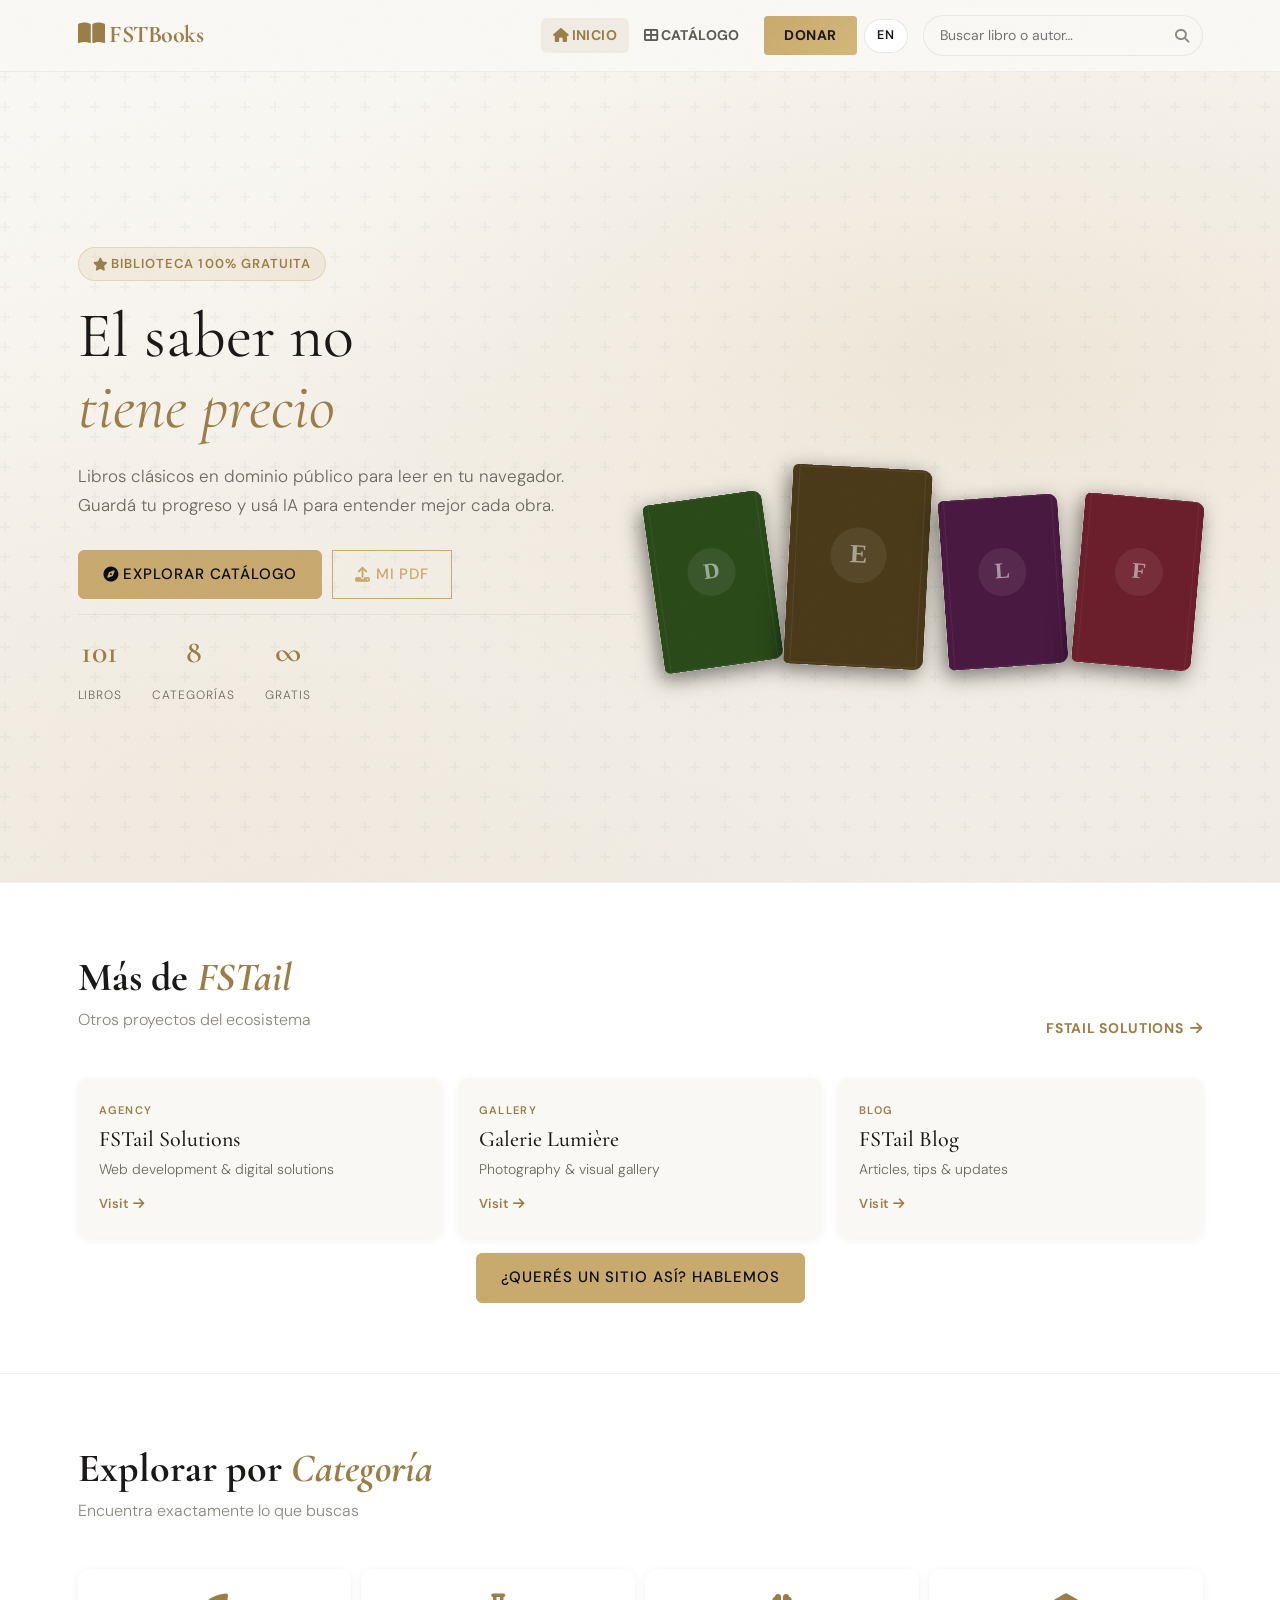
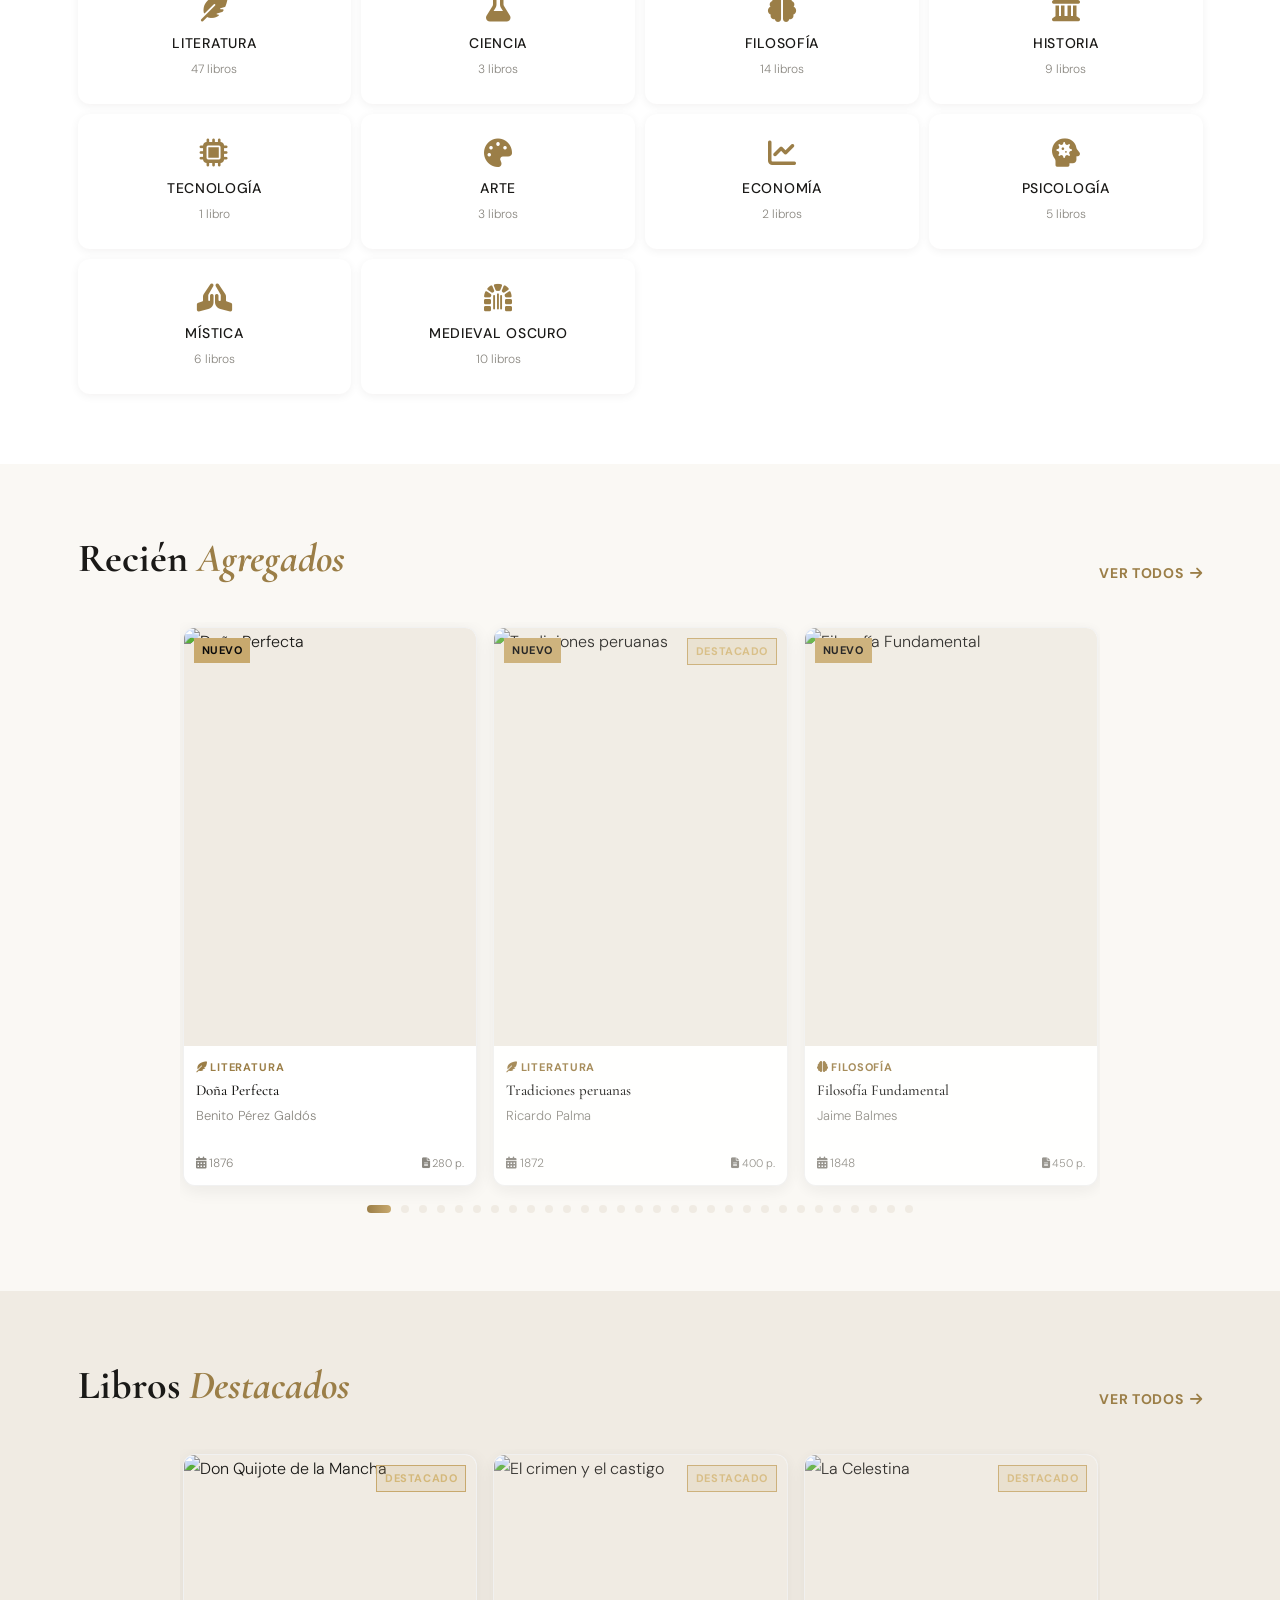
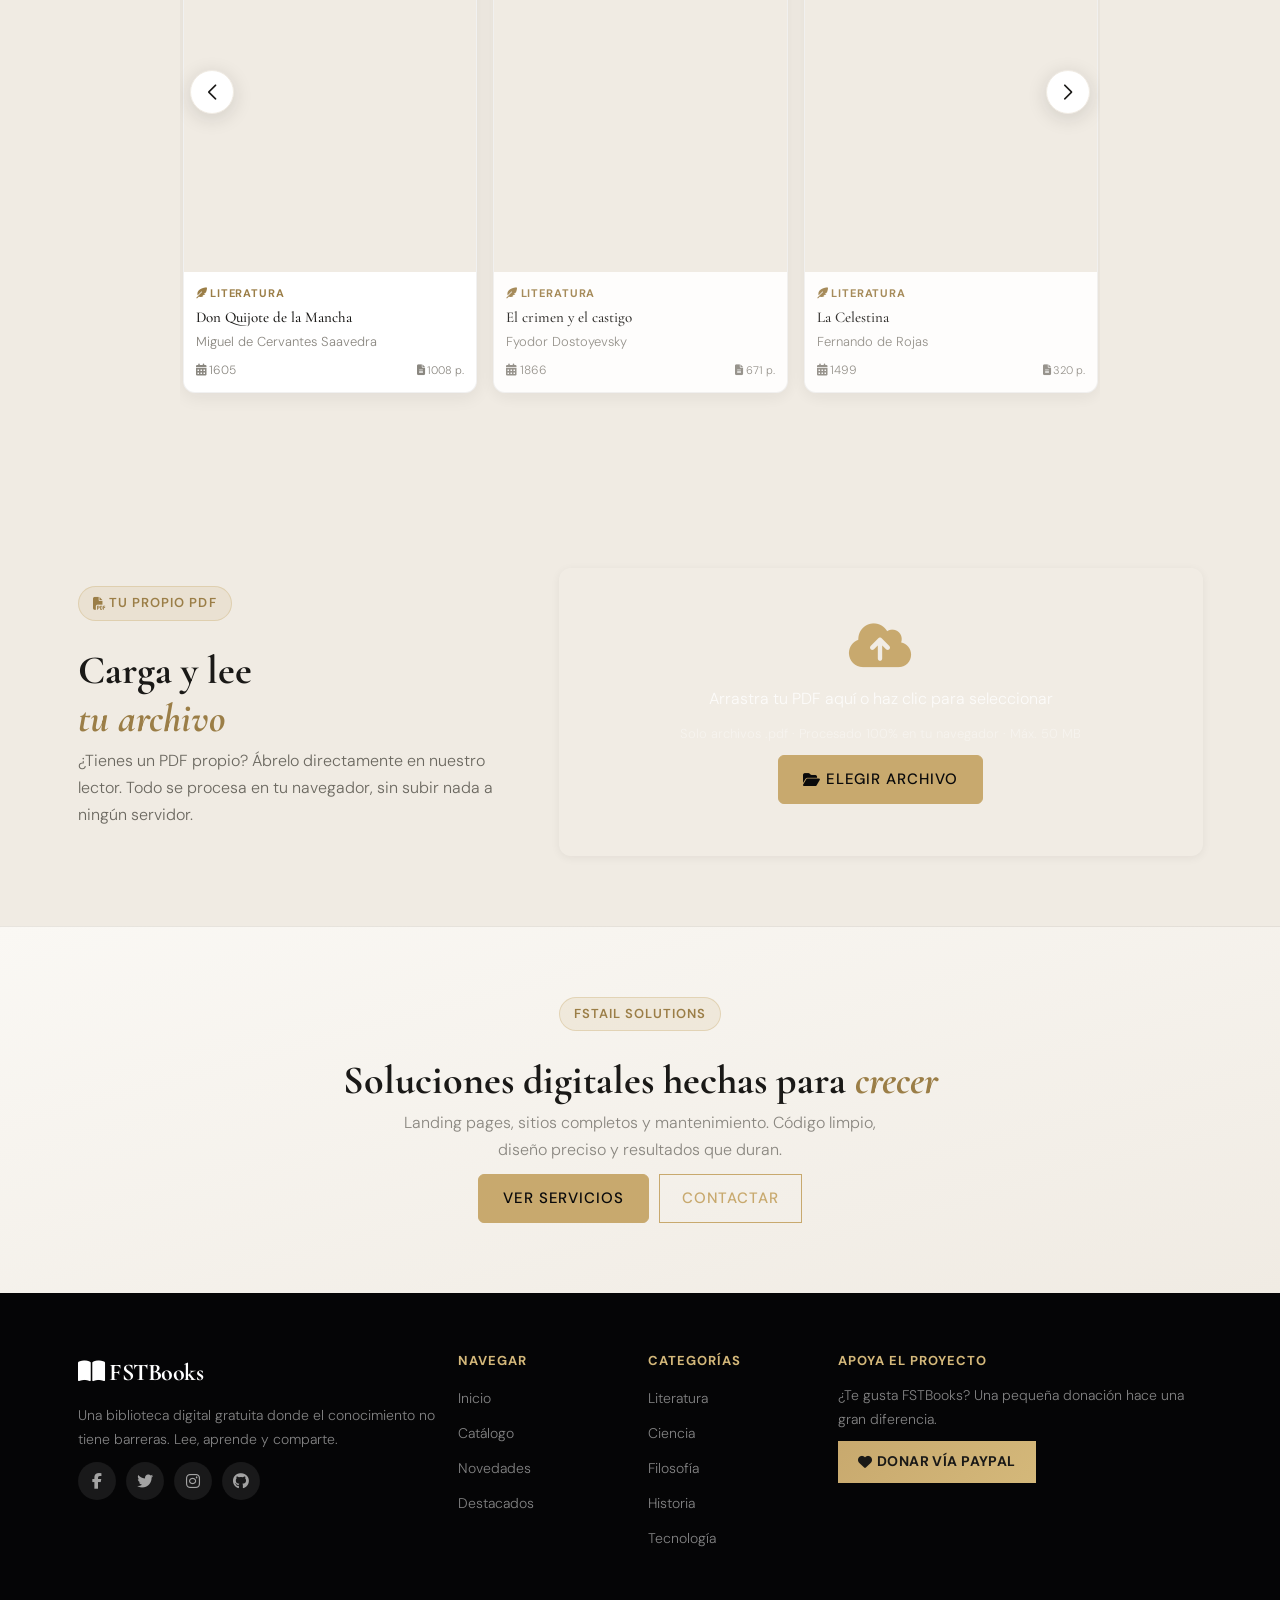
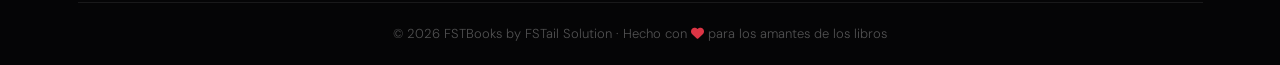
==== commit 9c471aa7: "feat: Enhance reader functionality with EPUB support and improved UI - Added JSZip and EPUB.js libra" ====
--- a/index.html
+++ b/index.html
@@ -8,11 +8,13 @@
   <meta name="keywords" content="free books, digital library, Project Gutenberg, PDF reader, classic literature, biblioteca digital, libros gratis, FSTBooks, FSTail" />
   <meta name="author" content="FSTail Solutions" />
   <meta name="robots" content="index, follow, max-image-preview:large, max-snippet:-1, max-video-preview:-1" />
-  <link rel="canonical" href="https://alqmst99.github.io/BookStore/" />
+  <link rel="llms" href="https://alqmst99.github.io/Books/llms.txt" />
+  <link rel="author" href="https://alqmst99.github.io/Books/humans.txt" />
+  <link rel="canonical" href="https://alqmst99.github.io/Books/" />
   <meta property="og:type" content="website" />
   <meta property="og:title" content="FSTBooks – Free Digital Library" />
   <meta property="og:description" content="Read classic public-domain books online. Free PDF reader with AI summaries." />
-  <meta property="og:url" content="https://alqmst99.github.io/BookStore/" />
+  <meta property="og:url" content="https://alqmst99.github.io/Books/" />
   <meta property="og:site_name" content="FSTBooks" />
   <meta property="og:locale" content="es_AR" />
   <meta property="og:locale:alternate" content="en_US" />
@@ -26,7 +28,7 @@
     "@context": "https://schema.org",
     "@type": "WebSite",
     "name": "FSTBooks",
-    "url": "https://alqmst99.github.io/BookStore/",
+    "url": "https://alqmst99.github.io/Books/",
     "description": "Free digital library of public-domain books with online reader and AI summaries.",
     "publisher": {
       "@type": "Organization",
@@ -36,7 +38,7 @@
     "inLanguage": ["es", "en"],
     "potentialAction": {
       "@type": "SearchAction",
-      "target": "https://alqmst99.github.io/BookStore/pages/catalogo.html?q={search_term_string}",
+      "target": "https://alqmst99.github.io/Books/pages/catalogo.html?q={search_term_string}",
       "query-input": "required name=search_term_string"
     }
   }
--- a/style.css
+++ b/style.css
@@ -21,8 +21,8 @@
   --bg-2:       #FFFFFF;
   --bg-3:       #F0EBE3;
   --surface:    #FFFFFF;
-  --border:     rgba(26,25,23,0.08);
-  --border-l:   rgba(26,25,23,0.14);
+  --border:     rgba(26,25,23,0.06);
+  --border-l:   rgba(26,25,23,0.10);
   --text:       #1A1917;
   --text-muted: #6B6860;
   --accent:     #C8A96E;
@@ -31,20 +31,13 @@
   --shadow-sm:  0 2px 10px rgba(26,25,23,.06);
   --shadow-md:  0 8px 28px rgba(26,25,23,.09);
   --shadow-lg:  0 18px 50px rgba(26,25,23,.12);
-  --radius:     4px;
-  --radius-lg:  10px;
+  --radius:     6px;
+  --radius-lg:  12px;
   --transition: .35s cubic-bezier(.25,.46,.45,.94);
   --font-serif: 'Cormorant Garamond', Georgia, serif;
   --font-sans:  'DM Sans', system-ui, sans-serif;
 }
 
-.row{
-  margin-right: auto;
-}
-
-.container{
-  overflow: hidden;
-}
 /* ---- RESET ---- */
 *, *::before, *::after { box-sizing: border-box; margin: 0; padding: 0; }
 html { font-size: 62.5%; scroll-behavior: smooth; background: var(--bg); overflow-x: hidden; }
@@ -212,7 +205,6 @@
   background: transparent;
   color: var(--accent);
   padding: 1rem 2.2rem;
-  border-radius: var(--radius);
   font-size: 1.5rem;
   font-weight: 500;
   border: 1px solid var(--accent);
@@ -233,7 +225,6 @@
   background: linear-gradient(135deg, var(--gold), var(--gold-light));
   color: var(--carbon);
   padding: .9rem 2rem;
-  border-radius: var(--radius);
   font-size: 1.4rem;
   font-weight: 700;
   border: none;
@@ -388,10 +379,6 @@
 .lv-stat small { color: var(--text-muted); font-size: 1.2rem; text-transform: uppercase; letter-spacing: .08em; }
 
 /* Hero books float */
-.overflow{
-  overflow: visible;
-  z-index: 900;
-}
 .lv-hero-books {
   display: flex;
   justify-content: center;
@@ -399,7 +386,6 @@
   gap: 1.5rem;
   height: 42rem;
   padding-bottom: 2rem;
-  overflow: none;
 }
 .lv-hero-book-wrap {
   animation: floatBook 4s ease-in-out infinite;
@@ -411,16 +397,16 @@
 .lv-hero-book-wrap:nth-child(3) { animation-delay: 1.2s; transform: rotate(-4deg); }
 .lv-hero-book-wrap:nth-child(4) { animation-delay: 1.8s; transform: rotate(5deg);  }
 .lv-hero-book {
-  width: 25rem;
-  height: 30rem;
+  width: 12rem;
+  height: 17rem;
   border-radius: 6px 10px 10px 6px;
-  object-fit: content;
+  object-fit: cover;
   box-shadow: -4px 6px 20px rgba(0,0,0,.5), 4px 0 0 rgba(255,255,255,.06) inset;
   transition: transform var(--transition), box-shadow var(--transition);
   cursor: pointer;
   display: block;
 }
-.lv-hero-book-wrap:nth-child(2) .lv-hero-book { width: 25rem; height: 30rem; }
+.lv-hero-book-wrap:nth-child(2) .lv-hero-book { width: 14rem; height: 20rem; }
 .lv-hero-book:hover {
   transform: scale(1.08) translateY(-8px);
   box-shadow: -4px 16px 40px rgba(0,0,0,.7);
@@ -517,7 +503,6 @@
   background: var(--accent);
   color: #0A0A0B;
   padding: .8rem 2rem;
-  border-radius: var(--radius);
   font-size: 1.3rem;
   font-weight: 600;
   text-transform: uppercase;
@@ -532,7 +517,6 @@
   position: absolute;
   top: 1rem;
   padding: .3rem .8rem;
-  border-radius: 50px;
   font-size: 1.1rem;
   font-weight: 700;
   text-transform: uppercase;
@@ -625,7 +609,7 @@
    ====================================================== */
 .lv-swiper {
   padding: .5rem .25rem 3.5rem !important;
-  overflow: visible;
+  overflow: hidden;
   position: relative;
   max-width: 920px;
   margin: 0 auto;
@@ -1566,3 +1550,119 @@
 .lv-reader-layout { flex-direction: row; }
 .lv-reader-main { order: 2; }
 .lv-reader-panel { order: 1; }
+
+/* ======================================================
+   HTML READER (Gutenberg in-app)
+   ====================================================== */
+.lv-html-reader {
+  width: min(72rem, 100%);
+  max-width: 100%;
+  margin: 0 auto;
+  flex: 1;
+  overflow-y: auto;
+  padding: 1rem 0 3rem;
+  scroll-behavior: smooth;
+}
+.lv-html-page {
+  background: #FFFEFB;
+  color: #1A1917;
+  border-radius: 8px;
+  box-shadow: 0 12px 40px rgba(0,0,0,.35);
+  padding: 3.2rem 3.6rem;
+  font-family: var(--font-serif), Georgia, serif;
+  font-size: 1.85rem;
+  line-height: 1.75;
+  min-height: 60vh;
+}
+.lv-html-page h1,
+.lv-html-page h2,
+.lv-html-page h3,
+.lv-html-page h4 {
+  font-family: var(--font-serif);
+  font-weight: 500;
+  margin: 1.4em 0 .6em;
+  line-height: 1.25;
+  color: #1A1917;
+}
+.lv-html-page p {
+  margin: 0 0 1em;
+}
+.lv-html-page img {
+  max-width: 100%;
+  height: auto;
+  margin: 1.2rem auto;
+  display: block;
+  border-radius: 4px;
+}
+.lv-html-plain {
+  white-space: pre-wrap;
+  font-family: var(--font-serif), Georgia, serif;
+  font-size: 1.75rem;
+  line-height: 1.75;
+  margin: 0;
+  background: transparent;
+  border: none;
+  color: inherit;
+}
+.lv-html-reader.lv-html-wide .lv-html-page {
+  max-width: none;
+  width: 100%;
+}
+@media (max-width: 768px) {
+  .lv-html-page {
+    padding: 2rem 1.6rem;
+    font-size: 1.65rem;
+  }
+}
+
+
+/* EPUB viewer */
+.lv-epub-viewer {
+  width: min(80rem, 100%);
+  height: calc(100vh - 8rem);
+  margin: 0 auto;
+  background: #FFFEFB;
+  border-radius: 8px;
+  box-shadow: 0 10px 36px rgba(0,0,0,.28);
+  overflow: hidden;
+  flex: 1;
+}
+.lv-epub-viewer iframe {
+  border: none !important;
+}
+
+/* Softer UI touches */
+.lv-category-card,
+.lv-project-card,
+.lv-upload-box,
+.lv-modal {
+  border-color: transparent !important;
+  box-shadow: var(--shadow-sm);
+}
+.lv-category-card:hover,
+.lv-project-card:hover {
+  border-color: rgba(200,169,110,.35) !important;
+}
+.lv-navbar {
+  border-bottom-color: rgba(26,25,23,.05) !important;
+}
+.lv-btn-outline {
+  border-width: 1px !important;
+}
+.lv-reader-nav {
+  border-bottom: 1px solid rgba(255,255,255,.06) !important;
+}
+.lv-filter-select,
+.lv-sidebar-search,
+.lv-search-input,
+.lv-page-input {
+  border: 1px solid rgba(26,25,23,.08) !important;
+  box-shadow: none !important;
+}
+.lv-filter-select:focus,
+.lv-sidebar-search:focus,
+.lv-search-input:focus,
+.lv-page-input:focus {
+  border-color: rgba(200,169,110,.45) !important;
+  outline: none;
+}
